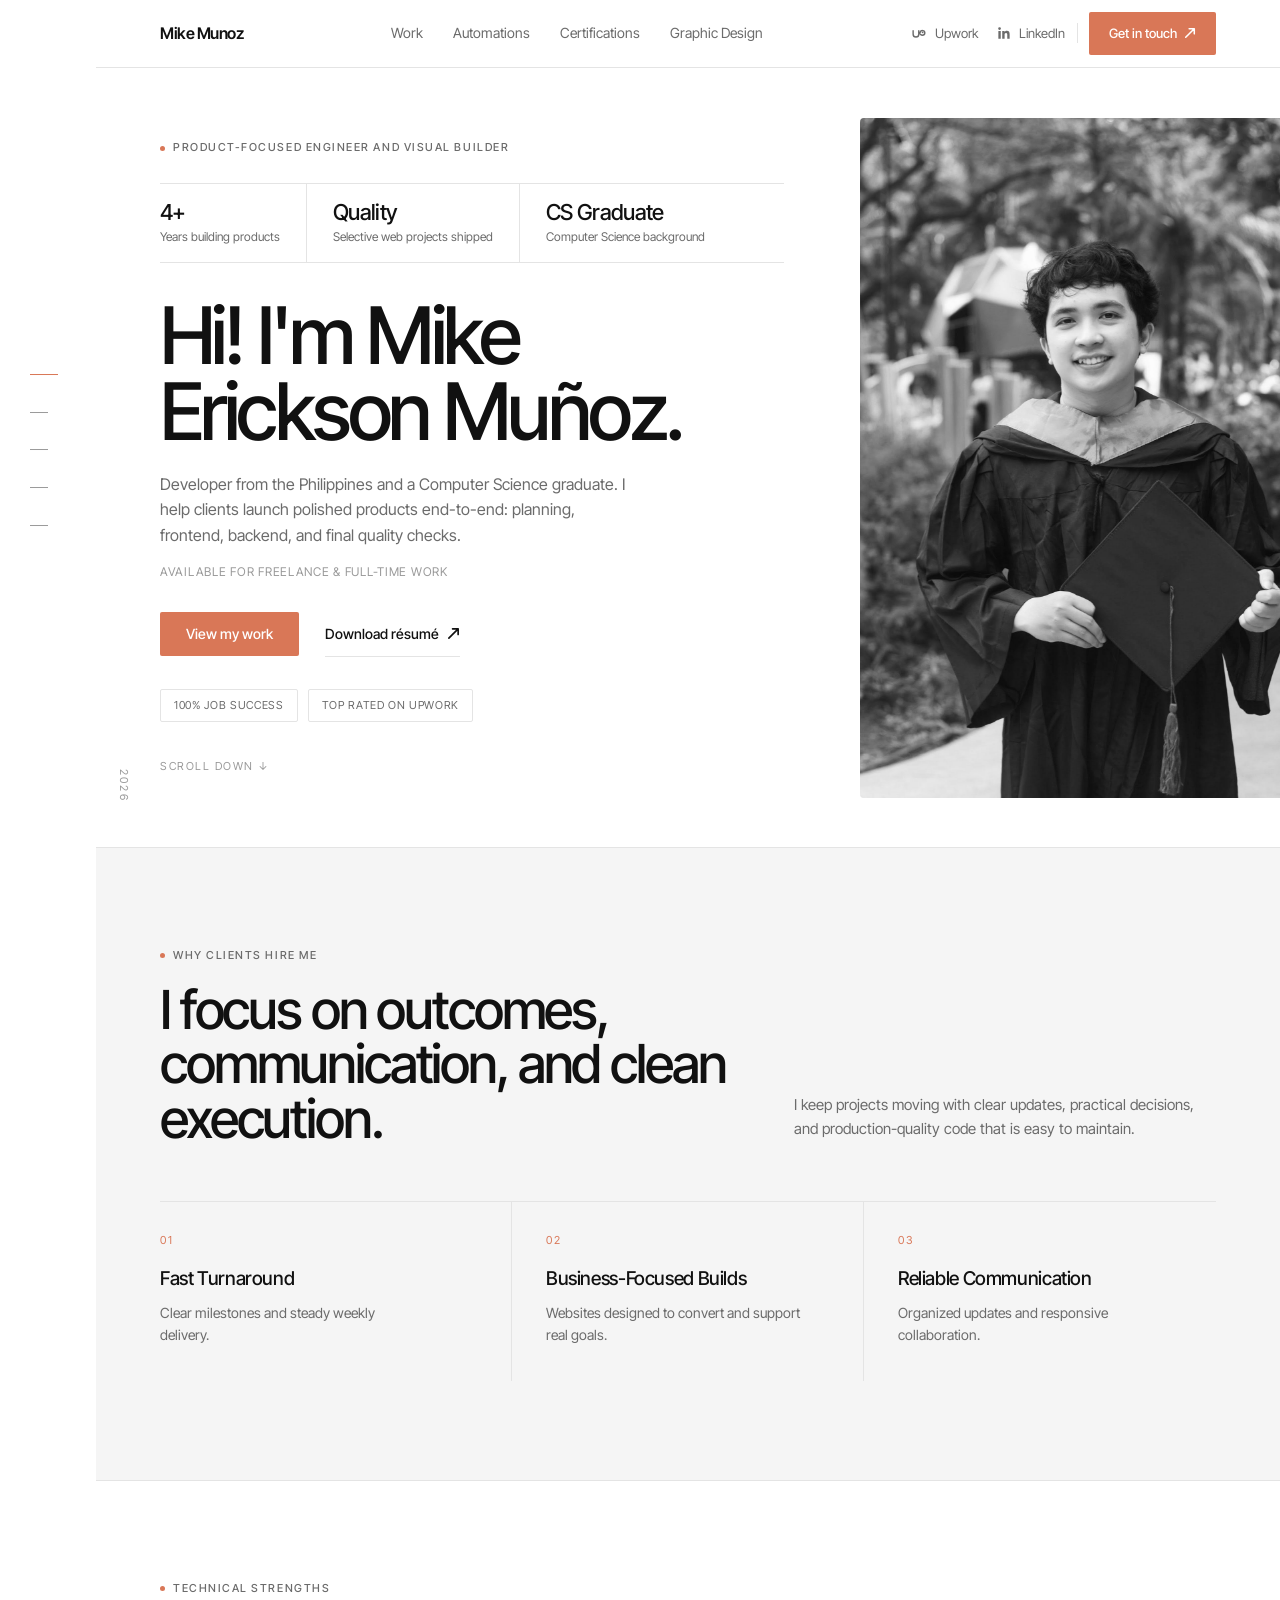
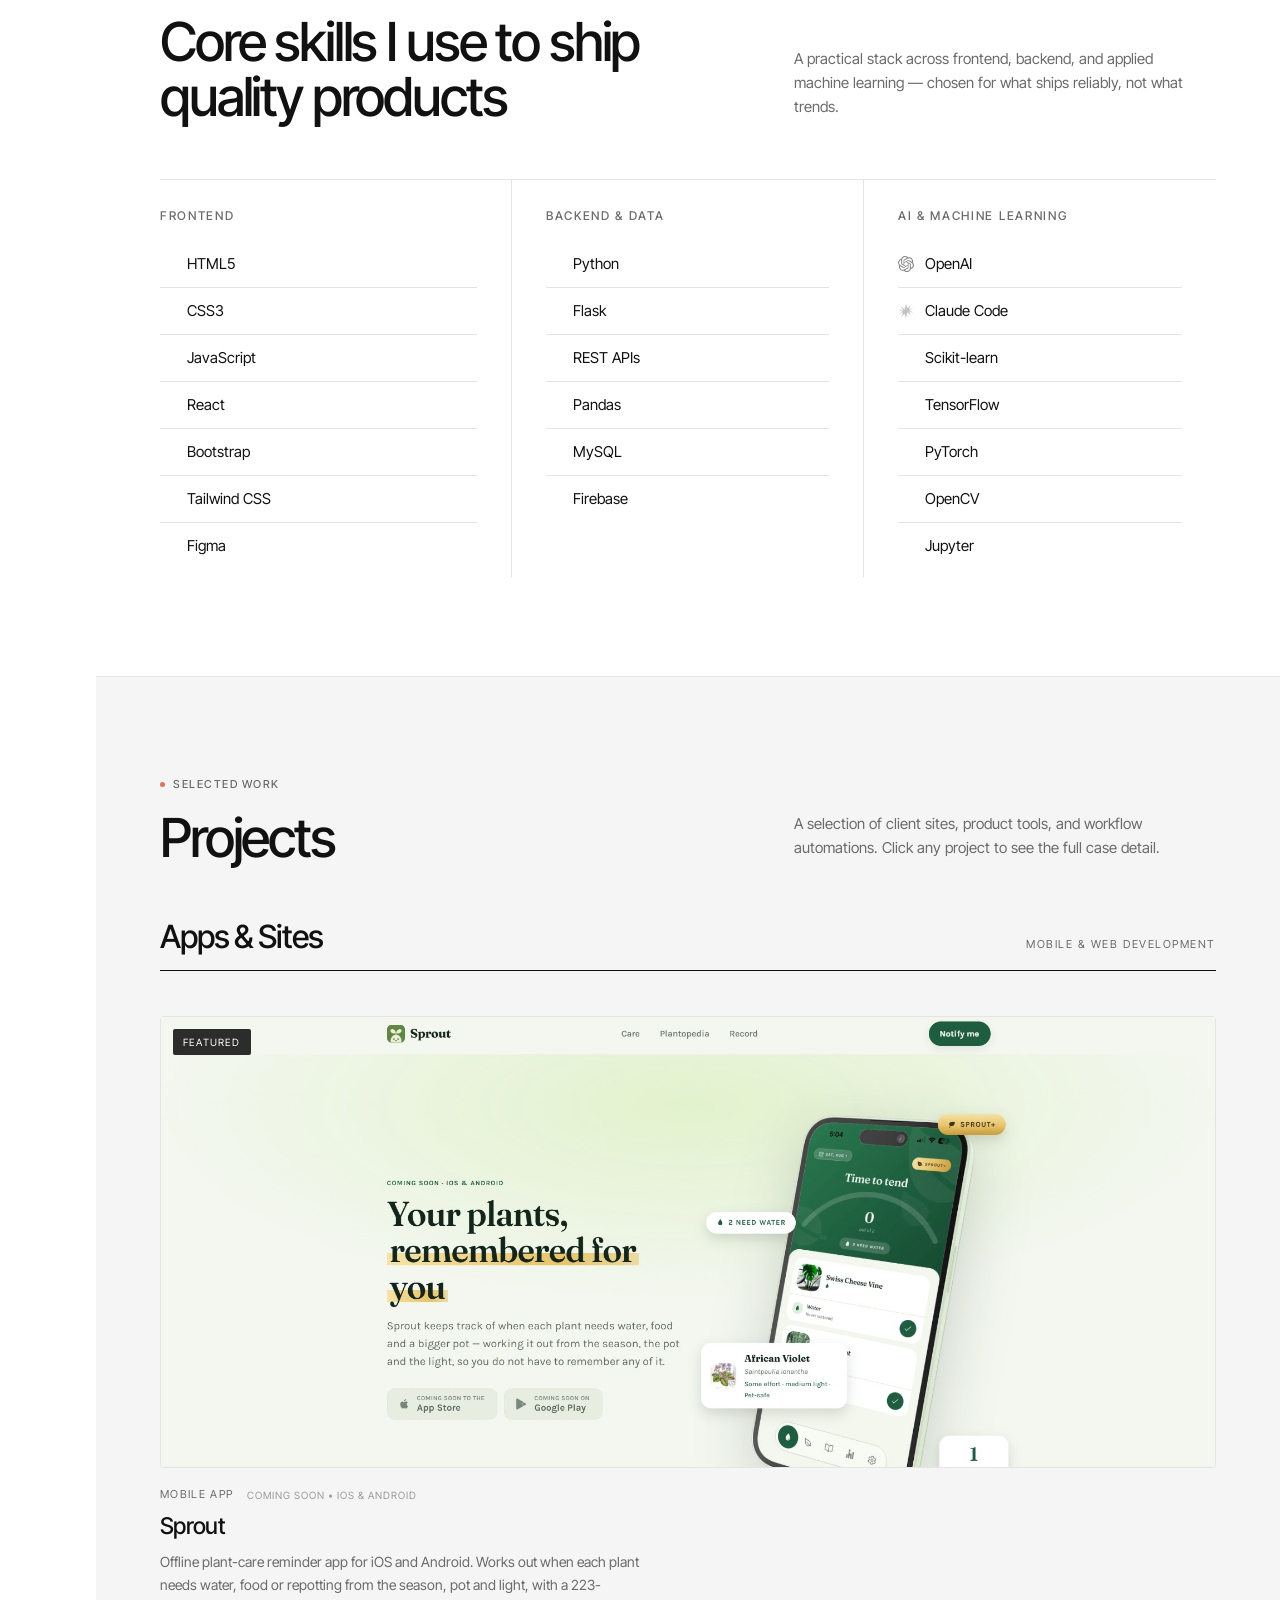
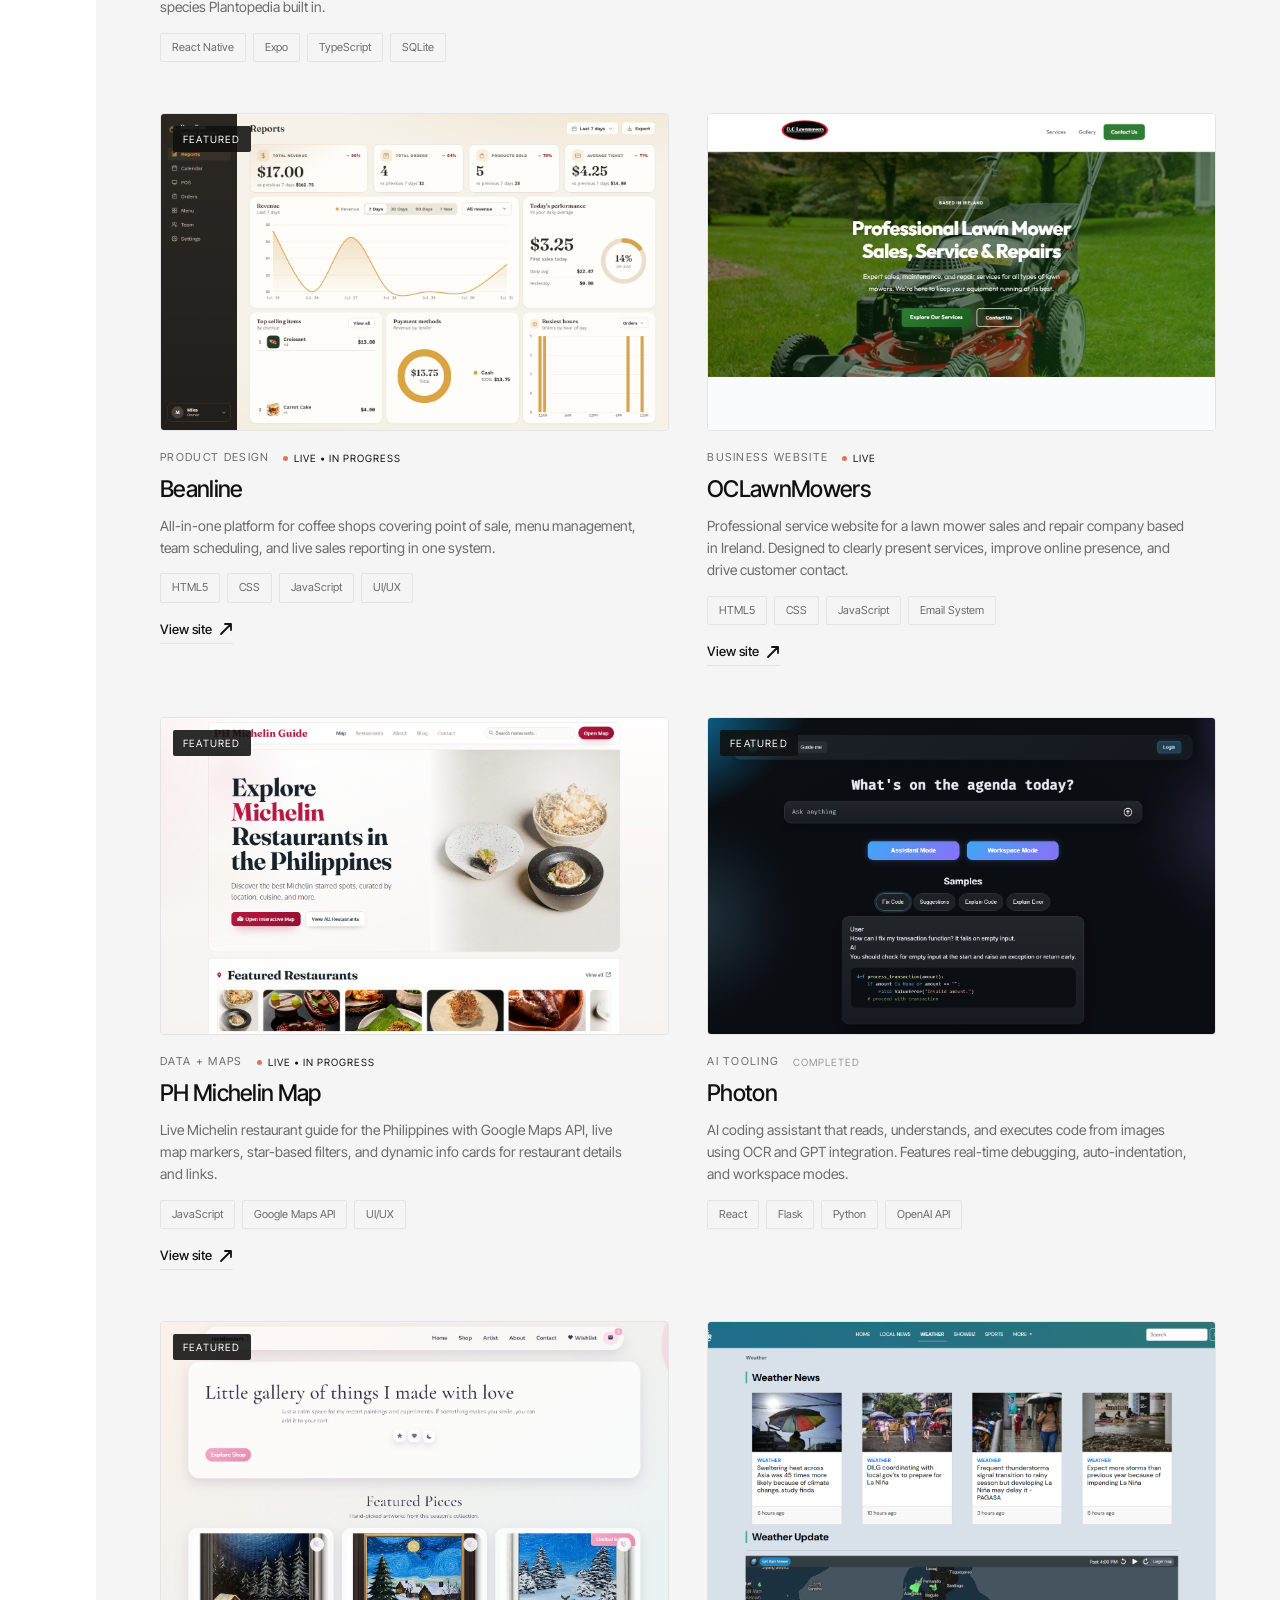
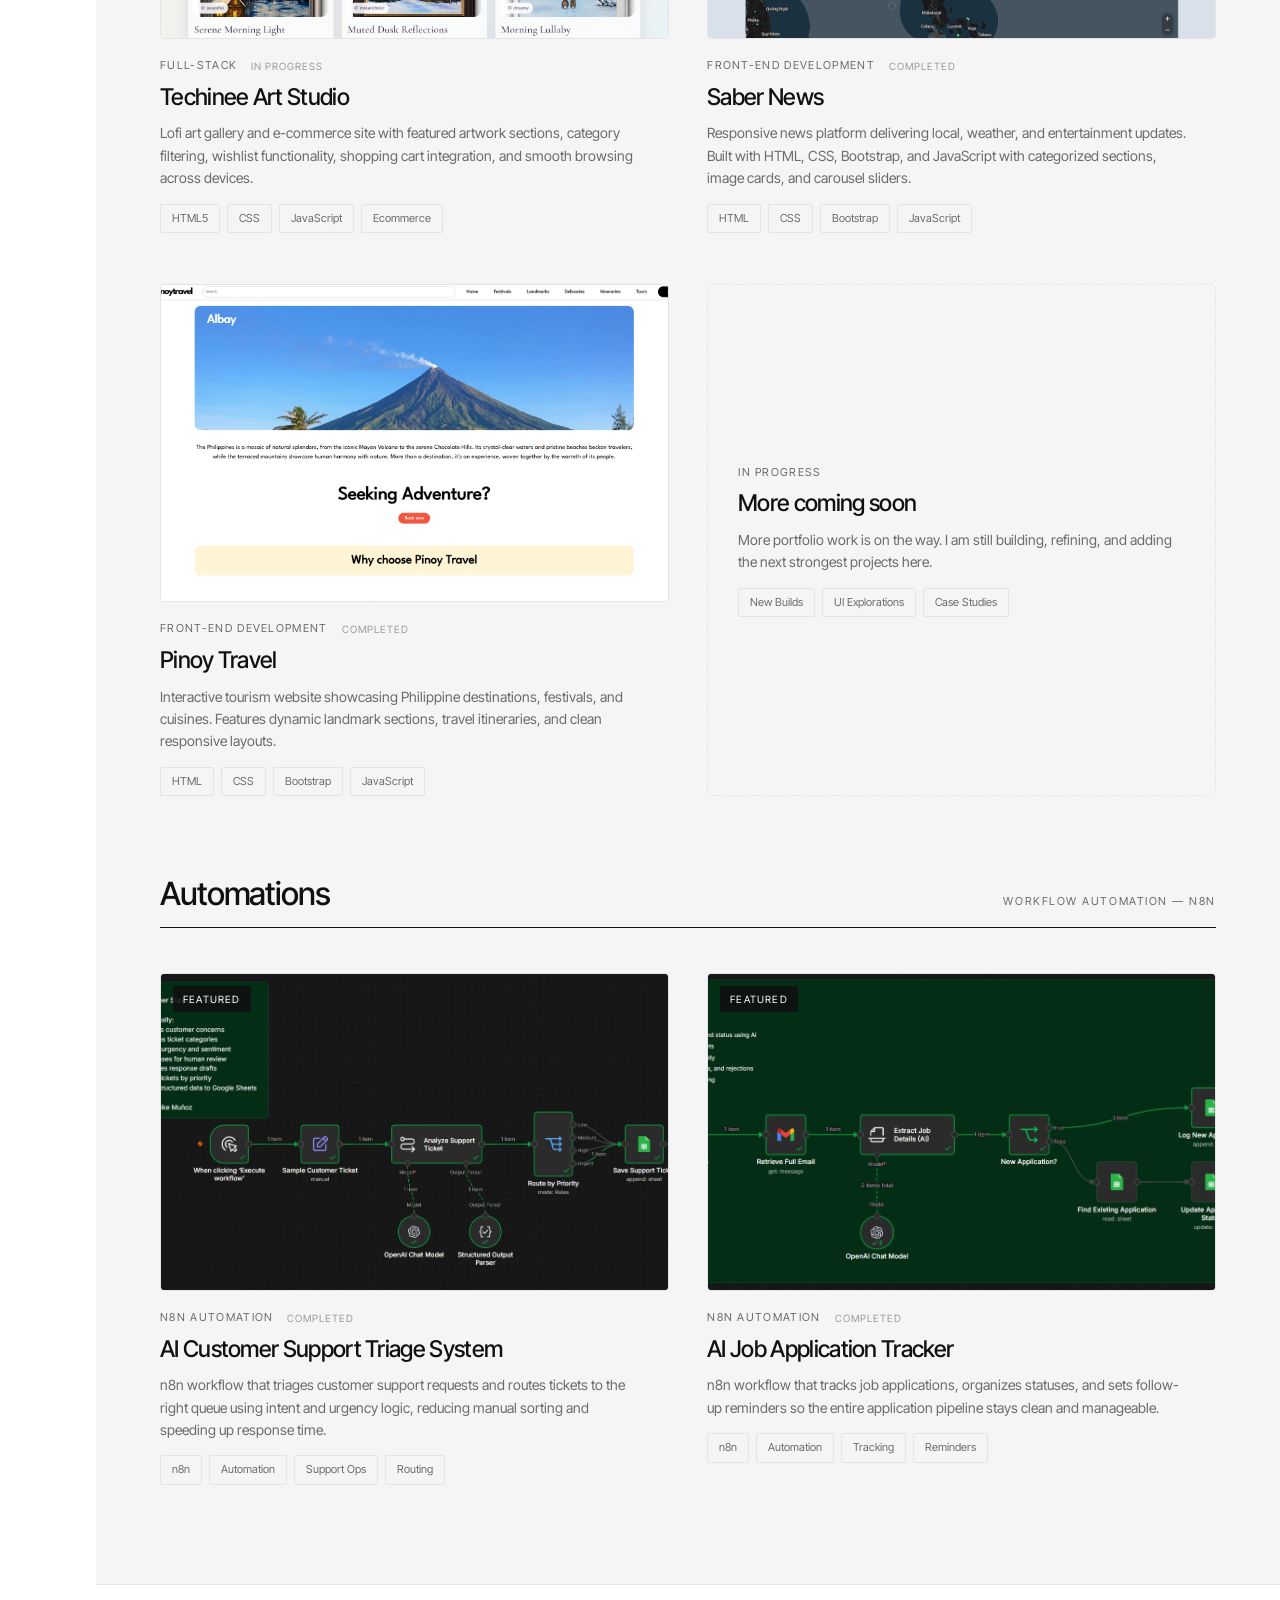
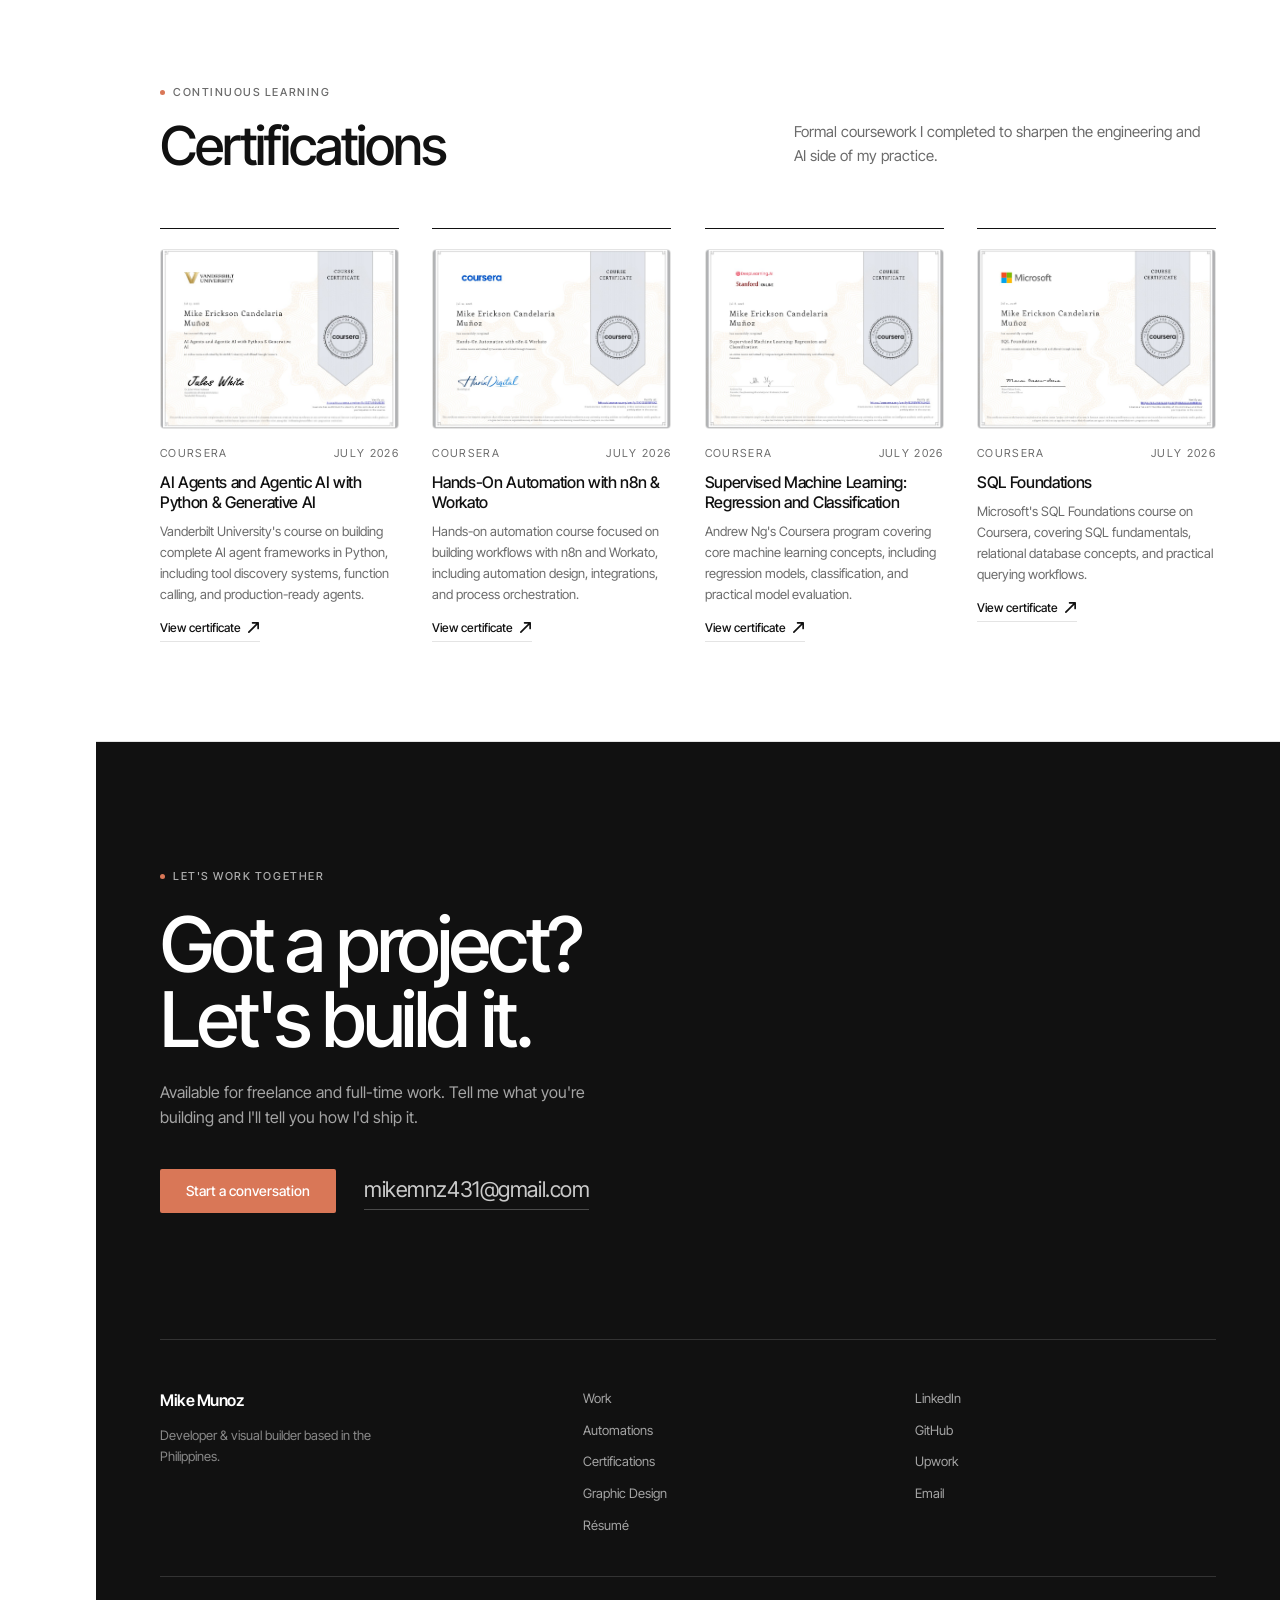
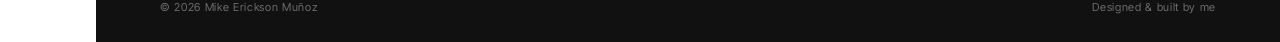
==== index.html @ 61135533 "Add Sprout and reorder the project grid Sprout is an offline plant-care reminder app for iOS and And" ====
<!DOCTYPE html>
<html lang="en">
<head>
  <meta charset="UTF-8" />
  <title>Mike Munoz | Portfolio</title>
  <meta name="viewport" content="width=device-width, initial-scale=1.0" />
  <link rel="icon" href="assets/favicon.png" />
  <link rel="stylesheet" href="style.css" />
  <link rel="preconnect" href="https://fonts.googleapis.com">
  <link rel="preconnect" href="https://fonts.gstatic.com" crossorigin>
  <link href="https://fonts.googleapis.com/css2?family=Inter+Tight:wght@400;500;600&display=swap" rel="stylesheet">
</head>
<body id="top">

<!-- NAV -->
<nav class="nav">
  <a class="wordmark" href="#top">Mike Munoz</a>

  <div class="nav-links">
    <a href="#sites">Work</a>
    <a href="#automations">Automations</a>
    <a href="#certifications">Certifications</a>
    <a href="graphic-design.html">Graphic Design</a>
  </div>

  <div class="nav-actions">
    <a class="nav-social" href="https://www.upwork.com/freelancers/~017533e44ffdc8a45e?mp_source=share" target="_blank" rel="noopener noreferrer" aria-label="Upwork profile">
      <svg width="17" height="17" viewBox="0 0 24 24" fill="none" stroke="currentColor" stroke-width="2" stroke-linecap="round" stroke-linejoin="round" aria-hidden="true"><path d="M3 8v5a4 4 0 0 0 8 0V8"/><path d="M11 10c1.2 2.8 3 4.5 5.2 4.5a3.3 3.3 0 1 0-3.2-4.1"/><circle cx="16.4" cy="10.3" r="1.3" fill="currentColor" stroke="none"/></svg>
      <span>Upwork</span>
    </a>
    <a class="nav-social" href="https://www.linkedin.com/in/mike-erickson-mu%C3%B1oz-6375aa391" target="_blank" rel="noopener noreferrer" aria-label="LinkedIn profile">
      <svg width="16" height="16" viewBox="0 0 24 24" fill="currentColor" aria-hidden="true"><path d="M20.45 20.45h-3.56v-5.57c0-1.33-.02-3.03-1.85-3.03-1.85 0-2.13 1.44-2.13 2.93v5.67H9.35V9h3.42v1.56h.05c.48-.9 1.64-1.85 3.37-1.85 3.6 0 4.26 2.37 4.26 5.46v6.28zM5.34 7.43a2.07 2.07 0 1 1 0-4.14 2.07 2.07 0 0 1 0 4.14zM7.12 20.45H3.55V9h3.57v11.45z"/></svg>
      <span>LinkedIn</span>
    </a>

    <a class="nav-cta" href="#contact">
      Get in touch
      <svg width="12" height="12" viewBox="0 0 14 14" fill="none" aria-hidden="true"><path d="M2 12L12 2M12 2H6M12 2v6" stroke="currentColor" stroke-width="1.8" stroke-linecap="round" stroke-linejoin="round"/></svg>
    </a>
  </div>
</nav>

<aside class="toc-rail" aria-label="Quick access">
  <nav class="toc-links" aria-label="Table of contents">
    <a class="toc-rail-link active" href="#top" data-target="top"><i></i><span>Overview</span></a>
    <a class="toc-rail-link" href="#skills" data-target="skills"><i></i><span>Skills</span></a>
    <a class="toc-rail-link" href="#sites" data-target="sites"><i></i><span>Apps &amp; Sites</span></a>
    <a class="toc-rail-link" href="#automations" data-target="automations"><i></i><span>Automations</span></a>
    <a class="toc-rail-link" href="#certifications" data-target="certifications"><i></i><span>Certifications</span></a>
  </nav>
</aside>

<!-- HERO -->
<section class="hero">
  <div class="hero-left">
    <p class="kicker"><i class="dot"></i>Product-focused engineer and visual builder</p>

    <div class="hero-metrics">
      <div>
        <strong id="metricOneValue">4+</strong>
        <span id="metricOneLabel">Years building products</span>
      </div>
      <div>
        <strong id="metricTwoValue">Quality</strong>
        <span id="metricTwoLabel">Selective web projects shipped</span>
      </div>
      <div>
        <strong id="metricThreeValue">CS Graduate</strong>
        <span id="metricThreeLabel">Computer Science background</span>
      </div>
    </div>

    <h1 id="heroTitle">Hi! I'm Mike<br />Erickson Muñoz.</h1>

    <p class="hero-copy" id="heroCopy">Developer from the Philippines and a Computer Science graduate. I help clients launch polished products end-to-end: planning, frontend, backend, and final quality checks.</p>

    <p class="hero-availability">Available for freelance &amp; full-time work</p>

    <div class="cta-row">
      <a href="#portfolio" class="btn btn-primary">View my work</a>
      <a href="Mike%27s%20Resume.pdf" class="btn btn-text" download>
        Download résumé
        <svg width="13" height="13" viewBox="0 0 14 14" fill="none" aria-hidden="true"><path d="M2 12L12 2M12 2H6M12 2v6" stroke="currentColor" stroke-width="1.8" stroke-linecap="round" stroke-linejoin="round"/></svg>
      </a>
    </div>

    <div class="hero-proof" aria-label="Upwork achievements">
      <a href="https://www.upwork.com/freelancers/~017533e44ffdc8a45e?mp_source=share" target="_blank" rel="noopener noreferrer">100% Job Success</a>
      <a href="https://www.upwork.com/freelancers/~017533e44ffdc8a45e?mp_source=share" target="_blank" rel="noopener noreferrer">Top Rated on Upwork</a>
    </div>

    <p class="scroll-cue">Scroll down &darr;</p>
  </div>

  <div class="hero-right">
    <img src="assets/self3.jpg" alt="Mike Erickson Muñoz" id="heroPortrait" />
  </div>

  <span class="hero-year" aria-hidden="true">2026</span>
</section>

<!-- CONTENT -->
<main>

  <section id="about" class="section section--tint" aria-label="Hiring value proposition">
    <div class="section-head">
      <div>
        <p class="kicker"><i class="dot"></i>Why clients hire me</p>
        <h2>I focus on outcomes, communication, and clean execution.</h2>
      </div>
      <p class="section-lede">I keep projects moving with clear updates, practical decisions, and production-quality code that is easy to maintain.</p>
    </div>

    <div class="rule-grid rule-grid--3" role="list">
      <div class="rule-item" role="listitem">
        <span class="rule-num">01</span>
        <strong>Fast Turnaround</strong>
        <p>Clear milestones and steady weekly delivery.</p>
      </div>
      <div class="rule-item" role="listitem">
        <span class="rule-num">02</span>
        <strong>Business-Focused Builds</strong>
        <p>Websites designed to convert and support real goals.</p>
      </div>
      <div class="rule-item" role="listitem">
        <span class="rule-num">03</span>
        <strong>Reliable Communication</strong>
        <p>Organized updates and responsive collaboration.</p>
      </div>
    </div>
  </section>

  <!-- SKILLS -->
  <section id="skills" class="section">
    <div class="section-head">
      <div>
        <p class="kicker"><i class="dot"></i>Technical strengths</p>
        <h2>Core skills I use to ship quality products</h2>
      </div>
      <p class="section-lede">A practical stack across frontend, backend, and applied machine learning — chosen for what ships reliably, not what trends.</p>
    </div>

    <div class="skills-grid">
      <div class="skill-group">
        <h3>Frontend</h3>
        <ul class="skill-list">
          <li><img src="https://cdn.jsdelivr.net/gh/devicons/devicon@latest/icons/html5/html5-original.svg" alt="" />HTML5</li>
          <li><img src="https://cdn.jsdelivr.net/gh/devicons/devicon@latest/icons/css3/css3-original.svg" alt="" />CSS3</li>
          <li><img src="https://cdn.jsdelivr.net/gh/devicons/devicon@latest/icons/javascript/javascript-original.svg" alt="" />JavaScript</li>
          <li><img src="https://cdn.jsdelivr.net/gh/devicons/devicon@latest/icons/react/react-original.svg" alt="" />React</li>
          <li><img src="https://cdn.jsdelivr.net/gh/devicons/devicon@latest/icons/bootstrap/bootstrap-original.svg" alt="" />Bootstrap</li>
          <li><img src="https://cdn.jsdelivr.net/gh/devicons/devicon@latest/icons/tailwindcss/tailwindcss-original.svg" alt="" />Tailwind CSS</li>
          <li><img src="https://cdn.jsdelivr.net/gh/devicons/devicon@latest/icons/figma/figma-original.svg" alt="" />Figma</li>
        </ul>
      </div>

      <div class="skill-group">
        <h3>Backend &amp; Data</h3>
        <ul class="skill-list">
          <li><img src="https://cdn.jsdelivr.net/gh/devicons/devicon@latest/icons/python/python-original.svg" alt="" />Python</li>
          <li><img src="https://cdn.jsdelivr.net/gh/devicons/devicon@latest/icons/flask/flask-original.svg" alt="" />Flask</li>
          <li><img src="https://cdn.jsdelivr.net/gh/devicons/devicon@latest/icons/fastapi/fastapi-original.svg" alt="" />REST APIs</li>
          <li><img src="https://cdn.jsdelivr.net/gh/devicons/devicon@latest/icons/pandas/pandas-original.svg" alt="" />Pandas</li>
          <li><img src="https://cdn.jsdelivr.net/gh/devicons/devicon@latest/icons/mysql/mysql-original.svg" alt="" />MySQL</li>
          <li><img src="https://cdn.jsdelivr.net/gh/devicons/devicon@latest/icons/firebase/firebase-plain.svg" alt="" />Firebase</li>
        </ul>
      </div>

      <div class="skill-group">
        <h3>AI &amp; Machine Learning</h3>
        <ul class="skill-list">
          <li><svg class="skill-svg" xmlns="http://www.w3.org/2000/svg" viewBox="0 0 24 24" fill="currentColor" aria-hidden="true"><path d="M22.282 9.821a5.985 5.985 0 0 0-.516-4.91 6.046 6.046 0 0 0-6.51-2.9A6.065 6.065 0 0 0 4.981 4.18a5.985 5.985 0 0 0-3.998 2.9 6.046 6.046 0 0 0 .743 7.097 5.98 5.98 0 0 0 .51 4.911 6.051 6.051 0 0 0 6.515 2.9A5.985 5.985 0 0 0 13.26 24a6.056 6.056 0 0 0 5.772-4.206 5.99 5.99 0 0 0 3.997-2.9 6.056 6.056 0 0 0-.747-7.073zM13.26 22.43a4.476 4.476 0 0 1-2.876-1.04l.141-.081 4.779-2.758a.795.795 0 0 0 .392-.681v-6.737l2.02 1.168a.071.071 0 0 1 .038.052v5.583a4.504 4.504 0 0 1-4.494 4.494zM3.6 18.304a4.47 4.47 0 0 1-.535-3.014l.142.085 4.783 2.759a.771.771 0 0 0 .78 0l5.843-3.369v2.332a.08.08 0 0 1-.033.062L9.74 19.95a4.5 4.5 0 0 1-6.14-1.646zM2.34 7.896a4.485 4.485 0 0 1 2.366-1.973V11.6a.766.766 0 0 0 .388.676l5.815 3.355-2.02 1.168a.076.076 0 0 1-.071 0l-4.83-2.786A4.504 4.504 0 0 1 2.34 7.896zm16.597 3.855l-5.843-3.371 2.019-1.168a.076.076 0 0 1 .071 0l4.83 2.786a4.494 4.494 0 0 1-.676 8.105v-5.678a.79.79 0 0 0-.4-.674zm2.01-3.023l-.141-.085-4.774-2.782a.776.776 0 0 0-.785 0L9.409 9.23V6.897a.066.066 0 0 1 .028-.061l4.83-2.787a4.5 4.5 0 0 1 6.68 4.66zm-12.64 4.135l-2.02-1.164a.08.08 0 0 1-.038-.057V6.075a4.5 4.5 0 0 1 7.375-3.453l-.142.08L8.704 5.46a.795.795 0 0 0-.393.681zm1.097-2.365l2.602-1.5 2.607 1.5v2.999l-2.597 1.5-2.607-1.5z"/></svg>OpenAI</li>
          <li><svg class="skill-svg" xmlns="http://www.w3.org/2000/svg" viewBox="0 0 24 24" fill="#d97757" aria-hidden="true"><path d="M12 1.6l2.28 6.35 4.6-4.6-2.44 6.27 6.35-2.28-5.62 3.66 5.62 3.66-6.35-2.28 2.44 6.27-4.6-4.6L12 22.4l-2.28-6.35-4.6 4.6 2.44-6.27L1.21 16.66l5.62-3.66-5.62-3.66 6.35 2.28-2.44-6.27 4.6 4.6L12 1.6z"/></svg>Claude Code</li>
          <li><img src="https://cdn.jsdelivr.net/gh/devicons/devicon@latest/icons/scikitlearn/scikitlearn-original.svg" alt="" />Scikit-learn</li>
          <li><img src="https://cdn.jsdelivr.net/gh/devicons/devicon@latest/icons/tensorflow/tensorflow-original.svg" alt="" />TensorFlow</li>
          <li><img src="https://cdn.jsdelivr.net/gh/devicons/devicon@latest/icons/pytorch/pytorch-original.svg" alt="" />PyTorch</li>
          <li><img src="https://cdn.jsdelivr.net/gh/devicons/devicon@latest/icons/opencv/opencv-original.svg" alt="" />OpenCV</li>
          <li><img src="https://cdn.jsdelivr.net/gh/devicons/devicon@latest/icons/jupyter/jupyter-original.svg" alt="" />Jupyter</li>
        </ul>
      </div>
    </div>
  </section>

  <!-- PORTFOLIO -->
  <section id="portfolio" class="section section--tint">
    <div class="section-head">
      <div>
        <p class="kicker"><i class="dot"></i>Selected work</p>
        <h2>Projects</h2>
      </div>
      <p class="section-lede">A selection of client sites, product tools, and workflow automations. Click any project to see the full case detail.</p>
    </div>

    <div id="sites" class="subsection" aria-labelledby="sites-heading">
      <div class="subsection-head">
        <h3 id="sites-heading">Apps &amp; Sites</h3>
        <span class="subsection-note">Mobile &amp; web development</span>
      </div>

      <div class="work-grid">
      <article class="project-card is-lead" role="button" tabindex="0"
        data-title="Sprout"
        data-tag="Mobile App"
        data-status="wip"
        data-status-label="Coming Soon • iOS &amp; Android"
        data-desc="Sprout is an offline plant-care reminder app for iOS and Android, built with React Native and Expo in TypeScript. It works out when each plant needs water, food or a bigger pot from the season, the pot and the light, so the schedule adapts instead of nagging on a fixed timer. A built-in Plantopedia covers 223 species with Latin names, difficulty, light needs and pet-safety flagged plainly, and anything not listed can be added with its own rhythm. The whole app runs on-device with local notifications and a SQLite store, so there is no backend and no account to create."
        data-skills="React Native,Expo,TypeScript,SQLite,Local Notifications,Mobile UI/UX,iOS &amp; Android"
        data-imgs="assets/portfolio/sprout/1.jpg,assets/portfolio/sprout/2.jpg,assets/portfolio/sprout/3.jpg,assets/portfolio/sprout/4.jpg,assets/portfolio/sprout/5.jpg,assets/portfolio/sprout/6.jpg">
        <div class="project-thumb">
          <img src="assets/portfolio/sprout/1.jpg" alt="Sprout plant care app preview" />
          <span class="project-flag">Featured</span>
        </div>
        <div class="project-meta">
          <div class="project-meta-top">
            <p class="tag">Mobile App</p>
            <span class="project-status status-wip">Coming Soon • iOS &amp; Android</span>
          </div>
          <h4>Sprout</h4>
          <p>Offline plant-care reminder app for iOS and Android. Works out when each plant needs water, food or repotting from the season, pot and light, with a 223-species Plantopedia built in.</p>
          <div class="project-skills">
            <span>React Native</span><span>Expo</span><span>TypeScript</span><span>SQLite</span>
          </div>
        </div>
      </article>

      <article class="project-card" role="button" tabindex="0"
        data-title="Beanline"
        data-tag="Product Design"
        data-status="live"
        data-status-label="Live • In Progress"
        data-url="https://beanline-landing.vercel.app/"
        data-desc="Beanline is an all-in-one platform for coffee shops, bringing point of sale, menu management, team scheduling, and reporting into a single system. The owner dashboard surfaces revenue trends, busiest hours, payment mix, and a full product ranking live from sales. The register is built around a fast, photo-driven layout that keeps lines moving, with size, sugar level, and hot or iced options a tap away, plus cash, card, GCash, Maya, and QRPh payments. I designed and built the product interface and the marketing landing page from scratch in hand-written HTML, CSS, and JavaScript."
        data-skills="HTML5,CSS,JavaScript,Product Design,UI/UX,Landing Page,Responsive Design"
        data-imgs="assets/portfolio/beanline/1-dashboard.png,assets/portfolio/beanline/2-menu.png,assets/portfolio/beanline/3-pos.png,assets/portfolio/beanline/4-orders.png,assets/portfolio/beanline/5-product-performance.png,assets/portfolio/beanline/6-calendar.png">
        <div class="project-thumb">
          <img src="assets/portfolio/beanline/1-dashboard.png" alt="Beanline reports dashboard preview" />
          <span class="project-flag">Featured</span>
        </div>
        <div class="project-meta">
          <div class="project-meta-top">
            <p class="tag">Product Design</p>
            <span class="project-status status-live">
              <span class="live-dot"></span>Live • In Progress
            </span>
          </div>
          <h4>Beanline</h4>
          <p>All-in-one platform for coffee shops covering point of sale, menu management, team scheduling, and live sales reporting in one system.</p>
          <div class="project-skills">
            <span>HTML5</span><span>CSS</span><span>JavaScript</span><span>UI/UX</span>
          </div>
          <a href="https://beanline-landing.vercel.app/" target="_blank" rel="noopener" class="project-link" onclick="event.stopPropagation()">
            View site
            <svg width="14" height="14" viewBox="0 0 14 14" fill="none"><path d="M2 12L12 2M12 2H6M12 2v6" stroke="currentColor" stroke-width="1.8" stroke-linecap="round" stroke-linejoin="round"/></svg>
          </a>
        </div>
      </article>

      <article class="project-card" role="button" tabindex="0"
        data-title="OCLawnMowers"
        data-tag="Business Website"
        data-status="live"
        data-status-label="Live"
        data-url="https://oclawnmowers.com/"
        data-desc="Developed a professional service-based business website for a lawn mower sales and repair company based in Ireland. The website was designed to clearly present services, improve online presence, and provide a clean browsing experience for customers."
        data-skills="HTML5,CSS,JavaScript,Automation,Email System"
        data-imgs="assets/portfolio/oclawnmowers/1.jpg,assets/portfolio/oclawnmowers/2.jpg,assets/portfolio/oclawnmowers/3.jpg,assets/portfolio/oclawnmowers/4.jpg,assets/portfolio/oclawnmowers/5.jpg">
        <div class="project-thumb">
          <img src="assets/portfolio/oclawnmowers/1.jpg" alt="OCLawnMowers preview" />
        </div>
        <div class="project-meta">
          <div class="project-meta-top">
            <p class="tag">Business Website</p>
            <span class="project-status status-live">
              <span class="live-dot"></span>Live
            </span>
          </div>
          <h4>OCLawnMowers</h4>
          <p>Professional service website for a lawn mower sales and repair company based in Ireland. Designed to clearly present services, improve online presence, and drive customer contact.</p>
          <div class="project-skills">
            <span>HTML5</span><span>CSS</span><span>JavaScript</span><span>Email System</span>
          </div>
          <a href="https://oclawnmowers.com/" target="_blank" rel="noopener" class="project-link" onclick="event.stopPropagation()">
            View site
            <svg width="14" height="14" viewBox="0 0 14 14" fill="none"><path d="M2 12L12 2M12 2H6M12 2v6" stroke="currentColor" stroke-width="1.8" stroke-linecap="round" stroke-linejoin="round"/></svg>
          </a>
        </div>
      </article>

      <article class="project-card" role="button" tabindex="0"
        data-title="PH Michelin Map"
        data-tag="Data + Maps"
        data-status="live"
        data-status-label="Live • In Progress"
        data-url="https://michelin-ph.vercel.app/"
        data-desc="Launched an interactive Michelin restaurant guide for the Philippines using HTML, CSS, and JavaScript with Google Maps API integration. The app lets users explore Michelin-rated restaurants with live map markers, star-based filters (One-Star, Two-Star, Bib Gourmand, Selected), and dynamic info cards showing restaurant details, contact info, and website links. Designed for clarity, responsiveness, and a premium browsing experience."
        data-skills="JavaScript,Google Maps API,HTML,CSS,UI/UX Prototyping,Web Design"
        data-imgs="assets/portfolio/michelin/1.png">
        <div class="project-thumb">
          <img src="assets/portfolio/michelin/1.png" alt="PH Michelin Map preview" />
          <span class="project-flag">Featured</span>
        </div>
        <div class="project-meta">
          <div class="project-meta-top">
            <p class="tag">Data + Maps</p>
            <span class="project-status status-live">
              <span class="live-dot"></span>Live • In Progress
            </span>
          </div>
          <h4>PH Michelin Map</h4>
          <p>Live Michelin restaurant guide for the Philippines with Google Maps API, live map markers, star-based filters, and dynamic info cards for restaurant details and links.</p>
          <div class="project-skills">
            <span>JavaScript</span><span>Google Maps API</span><span>UI/UX</span>
          </div>
          <a href="https://michelin-ph.vercel.app/" target="_blank" rel="noopener" class="project-link" onclick="event.stopPropagation()">
            View site
            <svg width="14" height="14" viewBox="0 0 14 14" fill="none"><path d="M2 12L12 2M12 2H6M12 2v6" stroke="currentColor" stroke-width="1.8" stroke-linecap="round" stroke-linejoin="round"/></svg>
          </a>
        </div>
      </article>

      <article class="project-card" role="button" tabindex="0"
        data-title="Photon"
        data-tag="AI Tooling"
        data-status="done"
        data-status-label="Completed"
        data-desc="Built Photon, an AI coding assistant that reads, understands, and executes code from images using OCR and GPT integration. Developed with React and Flask, it features real-time debugging, auto-indentation, and workspace modes for coding or chat assistance. Includes Google login, OCR accuracy tracking, and a clean, modern dark UI for a professional developer experience."
        data-skills="React,Flask,Python,OpenAI API,OCR Algorithm"
        data-imgs="assets/portfolio/photon/1.png,assets/portfolio/photon/2.png,assets/portfolio/photon/3.png,assets/portfolio/photon/4.png,assets/portfolio/photon/5.png,assets/portfolio/photon/6.png,assets/portfolio/photon/7.png">
        <div class="project-thumb">
          <img src="assets/portfolio/photon/1.png" alt="Photon preview" />
          <span class="project-flag">Featured</span>
        </div>
        <div class="project-meta">
          <div class="project-meta-top">
            <p class="tag">AI Tooling</p>
            <span class="project-status status-done">Completed</span>
          </div>
          <h4>Photon</h4>
          <p>AI coding assistant that reads, understands, and executes code from images using OCR and GPT integration. Features real-time debugging, auto-indentation, and workspace modes.</p>
          <div class="project-skills">
            <span>React</span><span>Flask</span><span>Python</span><span>OpenAI API</span>
          </div>
        </div>
      </article>

      <article class="project-card" role="button" tabindex="0"
        data-title="Techinee Art Studio"
        data-tag="Full-Stack"
        data-status="wip"
        data-status-label="In Progress"
        data-desc="The platform includes featured artwork sections, category filtering, wishlist functionality, shopping cart integration, responsive layouts, and smooth browsing experiences across devices. I focused on creating a calm visual identity using soft gradients, rounded cards, and minimal typography to match the artist's aesthetic while keeping the interface modern and functional."
        data-skills="HTML5,CSS,JavaScript,Ecommerce"
        data-imgs="assets/portfolio/techinee/1.jpg,assets/portfolio/techinee/2.jpg">
        <div class="project-thumb">
          <img src="assets/portfolio/techinee/1.jpg" alt="Techinee Art Studio preview" />
          <span class="project-flag">Featured</span>
        </div>
        <div class="project-meta">
          <div class="project-meta-top">
            <p class="tag">Full-Stack</p>
            <span class="project-status status-wip">In Progress</span>
          </div>
          <h4>Techinee Art Studio</h4>
          <p>Lofi art gallery and e-commerce site with featured artwork sections, category filtering, wishlist functionality, shopping cart integration, and smooth browsing across devices.</p>
          <div class="project-skills">
            <span>HTML5</span><span>CSS</span><span>JavaScript</span><span>Ecommerce</span>
          </div>
        </div>
      </article>

      <article class="project-card" role="button" tabindex="0"
        data-title="Saber News"
        data-tag="Front-End Development"
        data-status="done"
        data-status-label="Completed"
        data-desc="Developed Saber News, a responsive and modern news website designed to deliver real-time local, weather, and entertainment updates. Built using HTML, CSS, Bootstrap, and JavaScript, the site features a structured layout with categorized news sections, image cards, and carousel sliders for featured stories. The project highlights a clean, editorial-style design with consistent typography, a functional search bar, and interactive navigation. It includes a weather update section integrated with a live map viewer and separate article pages with fully formatted content and images."
        data-skills="HTML,CSS,Bootstrap,JavaScript,Responsive Design,UX &amp; UI,News Website"
        data-imgs="assets/portfolio/saber-news/1.png,assets/portfolio/saber-news/2.png,assets/portfolio/saber-news/3.png">
        <div class="project-thumb">
          <img src="assets/portfolio/saber-news/1.png" alt="Saber News preview" />
        </div>
        <div class="project-meta">
          <div class="project-meta-top">
            <p class="tag">Front-End Development</p>
            <span class="project-status status-done">Completed</span>
          </div>
          <h4>Saber News</h4>
          <p>Responsive news platform delivering local, weather, and entertainment updates. Built with HTML, CSS, Bootstrap, and JavaScript with categorized sections, image cards, and carousel sliders.</p>
          <div class="project-skills">
            <span>HTML</span><span>CSS</span><span>Bootstrap</span><span>JavaScript</span>
          </div>
        </div>
      </article>

      <article class="project-card" role="button" tabindex="0"
        data-title="Pinoy Travel"
        data-tag="Front-End Development"
        data-status="done"
        data-status-label="Completed"
        data-desc="Built Pinoy Travel, a responsive tourism website showcasing Philippine destinations, festivals, and cuisines. Designed with HTML, CSS, Bootstrap, and JavaScript, it features dynamic sections for landmarks, travel itineraries, and cultural highlights. The site promotes user-friendly navigation and clean visuals to inspire exploration and celebrate Filipino heritage."
        data-skills="HTML,CSS,Bootstrap,JavaScript,Responsive Design"
        data-imgs="assets/portfolio/pinoy-travel/1.png,assets/portfolio/pinoy-travel/2.png,assets/portfolio/pinoy-travel/3.png,assets/portfolio/pinoy-travel/4.png,assets/portfolio/pinoy-travel/5.png">
        <div class="project-thumb">
          <img src="assets/portfolio/pinoy-travel/1.png" alt="Pinoy Travel preview" />
        </div>
        <div class="project-meta">
          <div class="project-meta-top">
            <p class="tag">Front-End Development</p>
            <span class="project-status status-done">Completed</span>
          </div>
          <h4>Pinoy Travel</h4>
          <p>Interactive tourism website showcasing Philippine destinations, festivals, and cuisines. Features dynamic landmark sections, travel itineraries, and clean responsive layouts.</p>
          <div class="project-skills">
            <span>HTML</span><span>CSS</span><span>Bootstrap</span><span>JavaScript</span>
          </div>
        </div>
      </article>

      <article class="project-card project-card--soon" aria-label="More projects coming soon">
        <div class="project-meta">
          <div class="project-meta-top">
            <p class="tag">In progress</p>
          </div>
          <h4>More coming soon</h4>
          <p>More portfolio work is on the way. I am still building, refining, and adding the next strongest projects here.</p>
          <div class="project-skills">
            <span>New Builds</span><span>UI Explorations</span><span>Case Studies</span>
          </div>
        </div>
      </article>

            </div>
    </div>

    <div id="automations" class="subsection" aria-labelledby="automations-heading">
      <div class="subsection-head">
        <h3 id="automations-heading">Automations</h3>
        <span class="subsection-note">Workflow automation — n8n</span>
      </div>

      <div class="work-grid">
        <article class="project-card" role="button" tabindex="0"
          data-title="AI Customer Support Triage System"
          data-tag="n8n Automation"
          data-status="done"
          data-status-label="Completed"
          data-desc="Built an n8n automation flow that triages inbound customer support requests and routes each case to the correct queue based on intent, urgency, and context. The workflow is designed to reduce manual sorting, improve first-response time, and keep support operations consistent as ticket volume grows."
          data-skills="n8n,Workflow Automation,Customer Support,Routing Logic,Process Design"
          data-imgs="assets/portfolio/automations/ai-customer-support-triage-system.jpg">
          <div class="project-thumb">
            <img src="assets/portfolio/automations/ai-customer-support-triage-system.jpg" alt="AI Customer Support Triage System n8n workflow preview" />
            <span class="project-flag">Featured</span>
          </div>
          <div class="project-meta">
            <div class="project-meta-top">
              <p class="tag">n8n Automation</p>
              <span class="project-status status-done">Completed</span>
            </div>
            <h4>AI Customer Support Triage System</h4>
            <p>n8n workflow that triages customer support requests and routes tickets to the right queue using intent and urgency logic, reducing manual sorting and speeding up response time.</p>
            <div class="project-skills">
              <span>n8n</span><span>Automation</span><span>Support Ops</span><span>Routing</span>
            </div>
          </div>
        </article>

        <article class="project-card" role="button" tabindex="0"
          data-title="AI Job Application Tracker"
          data-tag="n8n Automation"
          data-status="done"
          data-status-label="Completed"
          data-desc="Built an n8n automation that tracks job applications in one workflow by capturing role details, updating status changes, and organizing follow-up reminders. The system keeps applications structured and actionable so nothing slips through during active job hunting."
          data-skills="n8n,Workflow Automation,Job Search,Status Tracking,Reminders"
          data-imgs="assets/portfolio/automations/AI Job Application Tracker.jpg">
          <div class="project-thumb">
            <img src="assets/portfolio/automations/AI Job Application Tracker.jpg" alt="AI Job Application Tracker n8n workflow preview" />
            <span class="project-flag">Featured</span>
          </div>
          <div class="project-meta">
            <div class="project-meta-top">
              <p class="tag">n8n Automation</p>
              <span class="project-status status-done">Completed</span>
            </div>
            <h4>AI Job Application Tracker</h4>
            <p>n8n workflow that tracks job applications, organizes statuses, and sets follow-up reminders so the entire application pipeline stays clean and manageable.</p>
            <div class="project-skills">
              <span>n8n</span><span>Automation</span><span>Tracking</span><span>Reminders</span>
            </div>
          </div>
        </article>

      </div>
    </div>
  </section>

  <!-- CERTIFICATIONS -->
  <section id="certifications" class="section">
    <div class="section-head">
      <div>
        <p class="kicker"><i class="dot"></i>Continuous learning</p>
        <h2>Certifications</h2>
      </div>
      <p class="section-lede">Formal coursework I completed to sharpen the engineering and AI side of my practice.</p>
    </div>

    <div class="cert-grid" role="list" aria-label="Mike certifications">
      <article class="cert-card" role="button" tabindex="0"
        data-title="AI Agents and Agentic AI with Python & Generative AI"
        data-tag="Coursera"
        data-status="done"
        data-status-label="Completed July 2026"
        data-desc="Completed Vanderbilt University's course on building complete AI agent frameworks in Python, including tool discovery systems, function calling mechanisms, and production-ready agents."
        data-skills="Agentic Workflows,AI Workflows,Generative AI Agents,Software Documentation,Tool Calling,OpenAI API,Prompt Engineering"
        data-imgs="assets/portfolio/certifications/AI%20Agents%20and%20Agentic%20AI%20with%20Python%20%26%20Generative%20AI.jpg"
        data-url="https://coursera.org/share/3750791491fbd4f21fa63a35b60d633f"
        data-action-label="View Credential">
        <div class="cert-image-wrap">
          <img src="assets/portfolio/certifications/AI%20Agents%20and%20Agentic%20AI%20with%20Python%20%26%20Generative%20AI.jpg" alt="Coursera certificate for AI Agents and Agentic AI with Python & Generative AI" class="cert-image" loading="lazy" />
        </div>
        <div class="cert-card-head">
          <p class="cert-provider">Coursera</p>
          <span class="cert-year">July 2026</span>
        </div>
        <h4 class="cert-title">AI Agents and Agentic AI with Python &amp; Generative AI</h4>
        <p class="cert-summary">Vanderbilt University's course on building complete AI agent frameworks in Python, including tool discovery systems, function calling, and production-ready agents.</p>
        <a class="cert-link" href="https://coursera.org/share/3750791491fbd4f21fa63a35b60d633f" target="_blank" rel="noopener noreferrer" onclick="event.stopPropagation()" aria-label="Open Coursera credential for AI Agents and Agentic AI with Python and Generative AI">
          View certificate
          <svg width="13" height="13" viewBox="0 0 14 14" fill="none" aria-hidden="true"><path d="M2 12L12 2M12 2H6M12 2v6" stroke="currentColor" stroke-width="1.8" stroke-linecap="round" stroke-linejoin="round"/></svg>
        </a>
      </article>

      <article class="cert-card" role="button" tabindex="0"
        data-title="Hands-On Automation with n8n & Workato"
        data-tag="Coursera"
        data-status="done"
        data-status-label="Completed July 2026"
        data-desc="Completed a hands-on automation course focused on building workflows with n8n and Workato, including practical automation design, integrations, and process orchestration."
        data-skills="Automation,n8n,Workato,Integrations,Coursera"
        data-imgs="assets/portfolio/certifications/Hands-On%20Automation%20with%20n8n%20%26%20Workato.jpg"
        data-url="https://coursera.org/share/304a9eb5adbb816fd778b898678b3292"
        data-action-label="View Certificate">
        <div class="cert-image-wrap">
          <img src="assets/portfolio/certifications/Hands-On%20Automation%20with%20n8n%20%26%20Workato.jpg" alt="Certificate for Hands-On Automation with n8n and Workato" class="cert-image" loading="lazy" />
        </div>
        <div class="cert-card-head">
          <p class="cert-provider">Coursera</p>
          <span class="cert-year">July 2026</span>
        </div>
        <h4 class="cert-title">Hands-On Automation with n8n &amp; Workato</h4>
        <p class="cert-summary">Hands-on automation course focused on building workflows with n8n and Workato, including automation design, integrations, and process orchestration.</p>
        <a class="cert-link" href="https://coursera.org/share/304a9eb5adbb816fd778b898678b3292" target="_blank" rel="noopener noreferrer" onclick="event.stopPropagation()" aria-label="Open certificate for Hands-On Automation with n8n and Workato">
          View certificate
          <svg width="13" height="13" viewBox="0 0 14 14" fill="none" aria-hidden="true"><path d="M2 12L12 2M12 2H6M12 2v6" stroke="currentColor" stroke-width="1.8" stroke-linecap="round" stroke-linejoin="round"/></svg>
        </a>
      </article>

      <article class="cert-card" role="button" tabindex="0"
        data-title="Supervised Machine Learning: Regression and Classification"
        data-tag="Coursera"
        data-status="done"
        data-status-label="Completed July 2026"
        data-desc="Completed Andrew Ng's Coursera program focused on core machine learning concepts, including regression models, classification, and practical model evaluation."
        data-skills="Machine Learning,Regression,Classification,Coursera"
        data-imgs="assets/portfolio/certifications/Supervised%20Machine%20Learning%20-%20Regression%20and%20Classification.jpg"
        data-url="https://coursera.org/share/9e908351e331608e030947fe1b644e40"
        data-action-label="View Credential">
        <div class="cert-image-wrap">
          <img src="assets/portfolio/certifications/Supervised%20Machine%20Learning%20-%20Regression%20and%20Classification.jpg" alt="Coursera certificate for Supervised Machine Learning: Regression and Classification" class="cert-image" loading="lazy" />
        </div>
        <div class="cert-card-head">
          <p class="cert-provider">Coursera</p>
          <span class="cert-year">July 2026</span>
        </div>
        <h4 class="cert-title">Supervised Machine Learning: Regression and Classification</h4>
        <p class="cert-summary">Andrew Ng's Coursera program covering core machine learning concepts, including regression models, classification, and practical model evaluation.</p>
        <a class="cert-link" href="https://coursera.org/share/9e908351e331608e030947fe1b644e40" target="_blank" rel="noopener noreferrer" onclick="event.stopPropagation()" aria-label="Open Coursera credential for Supervised Machine Learning: Regression and Classification">
          View certificate
          <svg width="13" height="13" viewBox="0 0 14 14" fill="none" aria-hidden="true"><path d="M2 12L12 2M12 2H6M12 2v6" stroke="currentColor" stroke-width="1.8" stroke-linecap="round" stroke-linejoin="round"/></svg>
        </a>
      </article>

      <article class="cert-card" role="button" tabindex="0"
        data-title="SQL Foundations"
        data-tag="Coursera"
        data-status="done"
        data-status-label="Completed July 2026"
        data-desc="Completed Microsoft's SQL Foundations course on Coursera, covering SQL fundamentals, relational database concepts, and practical querying workflows."
        data-skills="SQL,Relational Databases,Data Querying,Coursera,Microsoft"
        data-imgs="assets/portfolio/certifications/SQL%20Foundations.jpg"
        data-url="https://coursera.org/share/55f46fd2c1702a44e82d2298af279143"
        data-action-label="View Credential">
        <div class="cert-image-wrap">
          <img src="assets/portfolio/certifications/SQL%20Foundations.jpg" alt="Coursera certificate for SQL Foundations" class="cert-image" loading="lazy" />
        </div>
        <div class="cert-card-head">
          <p class="cert-provider">Coursera</p>
          <span class="cert-year">July 2026</span>
        </div>
        <h4 class="cert-title">SQL Foundations</h4>
        <p class="cert-summary">Microsoft's SQL Foundations course on Coursera, covering SQL fundamentals, relational database concepts, and practical querying workflows.</p>
        <a class="cert-link" href="https://coursera.org/share/55f46fd2c1702a44e82d2298af279143" target="_blank" rel="noopener noreferrer" onclick="event.stopPropagation()" aria-label="Open Coursera credential for SQL Foundations">
          View certificate
          <svg width="13" height="13" viewBox="0 0 14 14" fill="none" aria-hidden="true"><path d="M2 12L12 2M12 2H6M12 2v6" stroke="currentColor" stroke-width="1.8" stroke-linecap="round" stroke-linejoin="round"/></svg>
        </a>
      </article>
    </div>
  </section>

</main>

<!-- CONTACT BAND -->
<section id="contact" class="band">
  <div class="band-inner">
    <p class="kicker kicker--invert"><i class="dot"></i>Let's work together</p>
    <h2>Got a project?<br />Let's build it.</h2>
    <p class="band-lede">Available for freelance and full-time work. Tell me what you're building and I'll tell you how I'd ship it.</p>
    <div class="band-actions">
      <a href="https://mail.google.com/mail/?view=cm&fs=1&to=mikemnz431@gmail.com" target="_blank" rel="noopener noreferrer" class="btn btn-primary">Start a conversation</a>
      <a href="mailto:mikemnz431@gmail.com" class="band-email">mikemnz431@gmail.com</a>
    </div>
  </div>
</section>

<footer id="footer">
  <div class="footer-inner">
    <div class="footer-brand">
      <span class="wordmark wordmark--invert">Mike Munoz</span>
      <p>Developer &amp; visual builder based in the Philippines.</p>
    </div>

    <nav class="footer-nav" aria-label="Footer">
      <a href="#sites">Work</a>
      <a href="#automations">Automations</a>
      <a href="#certifications">Certifications</a>
      <a href="graphic-design.html">Graphic Design</a>
      <a href="Mike%27s%20Resume.pdf" download>Résumé</a>
    </nav>

    <div class="footer-social">
      <a href="https://www.linkedin.com/in/mike-erickson-mu%C3%B1oz-6375aa391" target="_blank" rel="noopener noreferrer">LinkedIn</a>
      <a href="https://github.com/CreativeChonker" target="_blank" rel="noopener">GitHub</a>
      <a href="https://www.upwork.com/freelancers/~017533e44ffdc8a45e?mp_source=share" target="_blank" rel="noopener noreferrer">Upwork</a>
      <a href="https://mail.google.com/mail/?view=cm&fs=1&to=mikemnz431@gmail.com" target="_blank" rel="noopener noreferrer">Email</a>
    </div>
  </div>
  <div class="footer-base">
    <span>&copy; 2026 Mike Erickson Muñoz</span>
    <span>Designed &amp; built by me</span>
  </div>
</footer>

<button id="backToTop" aria-label="Back to top">
  <svg width="14" height="14" viewBox="0 0 18 18" fill="none" xmlns="http://www.w3.org/2000/svg"><path d="M9 14V4M9 4L4 9M9 4l5 5" stroke="currentColor" stroke-width="1.8" stroke-linecap="round" stroke-linejoin="round"/></svg>
  <span>Top</span>
</button>

<!-- Project Drawer -->
<div id="projectDrawerOverlay"></div>
<aside id="projectDrawer" role="dialog" aria-modal="true" aria-label="Project details">
  <div class="drawer-inner">
    <button id="drawerClose" aria-label="Close">
      <svg width="18" height="18" viewBox="0 0 20 20" fill="none"><path d="M4 4l12 12M16 4L4 16" stroke="currentColor" stroke-width="2" stroke-linecap="round"/></svg>
    </button>

    <div class="drawer-cols">
      <!-- Left: carousel -->
      <div class="drawer-col-left">
        <div id="drawerGallery" class="drawer-gallery"></div>
      </div>

      <!-- Right: info -->
      <div class="drawer-col-right">
        <div class="drawer-header">
          <div class="drawer-meta-top">
            <span id="drawerTag" class="tag"></span>
            <span id="drawerStatus" class="project-status"></span>
          </div>
          <h2 id="drawerTitle"></h2>
        </div>

        <p id="drawerDesc" class="drawer-desc"></p>

        <div class="drawer-section-label">Skills &amp; Deliverables</div>
        <div id="drawerSkills" class="project-skills"></div>

        <div id="drawerActions" class="drawer-actions"></div>
      </div>
    </div>
  </div>
</aside>

<script src="script.js"></script>
</body>
</html>
---- style.css ----
/* ==========================================================================
   Mike Munoz — portfolio
   Monochrome editorial. One accent: Claude orange.
   ========================================================================== */

*,
*::before,
*::after {
  box-sizing: border-box;
  margin: 0;
  padding: 0;
}

html {
  scroll-behavior: smooth;
}

:root {
  --ink: #111111;
  --ink-2: #6b6b6b;
  --ink-3: #9a9a9a;
  --line: #e4e4e4;
  --paper: #ffffff;
  --paper-2: #f5f5f5;
  --accent: #d97757;

  --r-sm: 2px;
  --r-md: 4px;

  --pad-x: clamp(20px, 5vw, 88px);
  --shell: 1320px;
  --t: 120ms ease;
}

body {
  font-family: "Inter Tight", -apple-system, BlinkMacSystemFont, "Segoe UI", sans-serif;
  background: var(--paper);
  color: var(--ink);
  font-size: 16px;
  line-height: 1.6;
  -webkit-font-smoothing: antialiased;
  overflow-x: hidden;
}

img {
  max-width: 100%;
  display: block;
}

a {
  color: inherit;
  text-decoration: none;
}

h1,
h2,
h3,
h4 {
  font-weight: 500;
  letter-spacing: -0.03em;
  line-height: 1.05;
}

::selection {
  background: var(--accent);
  color: #fff;
}

/* --------------------------------------------------------------------------
   Shared atoms
   -------------------------------------------------------------------------- */

.kicker {
  display: flex;
  align-items: center;
  gap: 8px;
  font-size: 11px;
  font-weight: 500;
  letter-spacing: 0.14em;
  text-transform: uppercase;
  color: var(--ink-2);
}

.kicker .dot {
  width: 5px;
  height: 5px;
  border-radius: 50%;
  background: var(--accent);
  flex: none;
}

.kicker--invert {
  color: rgba(255, 255, 255, 0.65);
}

.btn {
  display: inline-flex;
  align-items: center;
  gap: 8px;
  font-size: 14px;
  font-weight: 500;
  line-height: 1;
  transition: background var(--t), color var(--t), border-color var(--t), opacity var(--t);
}

.btn-primary {
  padding: 15px 26px;
  border-radius: var(--r-sm);
  background: var(--accent);
  color: #fff;
}

.btn-primary:hover {
  background: #c4643f;
}

.btn-text {
  padding: 15px 0;
  color: var(--ink);
  border-bottom: 1px solid var(--line);
}

.btn-text:hover {
  border-bottom-color: var(--accent);
  color: var(--accent);
}

/* --------------------------------------------------------------------------
   Nav
   -------------------------------------------------------------------------- */

.nav {
  position: sticky;
  top: 0;
  z-index: 60;
  display: flex;
  align-items: center;
  justify-content: space-between;
  gap: 24px;
  padding: 0 var(--pad-x);
  height: 68px;
  background: rgba(255, 255, 255, 0.92);
  backdrop-filter: blur(8px);
  border-bottom: 1px solid var(--line);
}

.wordmark {
  font-size: 16px;
  font-weight: 600;
  letter-spacing: -0.03em;
}

.wordmark--invert {
  color: #fff;
}

.nav-links {
  display: flex;
  gap: 30px;
  font-size: 14px;
  color: var(--ink-2);
}

.nav-links a {
  position: relative;
  padding: 4px 0;
  transition: color var(--t);
}

.nav-links a::after {
  content: "";
  position: absolute;
  left: 0;
  right: 0;
  bottom: 0;
  height: 1px;
  background: var(--accent);
  transform: scaleX(0);
  transform-origin: left;
  transition: transform var(--t);
}

.nav-links a:hover {
  color: var(--ink);
}

.nav-links a:hover::after {
  transform: scaleX(1);
}

/* Conversion actions, kept separate from the navigation links and visible at
   every width — the nav links collapse on small screens, these do not. */
.nav-actions {
  display: flex;
  align-items: center;
  gap: 18px;
}

.nav-social {
  display: inline-flex;
  align-items: center;
  gap: 7px;
  font-size: 13px;
  color: var(--ink-2);
  transition: color var(--t);
}

.nav-social:hover {
  color: var(--accent);
}

.nav-social + .nav-cta {
  margin-left: 6px;
  position: relative;
}

.nav-social + .nav-cta::before {
  content: "";
  position: absolute;
  left: -12px;
  top: 50%;
  transform: translateY(-50%);
  width: 1px;
  height: 20px;
  background: var(--line);
}

.nav-cta {
  display: inline-flex;
  align-items: center;
  gap: 7px;
  padding: 11px 20px;
  border-radius: var(--r-sm);
  background: var(--accent);
  color: #fff;
  font-size: 13px;
  font-weight: 500;
  transition: background var(--t);
}

.nav-cta:hover {
  background: #c4643f;
}

/* --------------------------------------------------------------------------
   TOC rail
   -------------------------------------------------------------------------- */

/* Lives in the left gutter opened up by `body { padding-left }` below, so it
   never overlaps the content column. */
/* The rail sits in the gutter opened by `body { padding-left }`. It is only
   28px wide at rest, but each link's hit area extends across the label so the
   words are clickable, not just the tick. */
.toc-rail {
  position: fixed;
  left: 30px;
  top: 50%;
  transform: translateY(-50%);
  z-index: 40;
  width: 28px;
  padding: 12px 0;
}

/* Invisible pad so the rail is easy to hit without reaching for a 1px tick.
   Stays well clear of the content column. */
.toc-rail::before {
  content: "";
  position: absolute;
  inset: 0 -34px;
}

.toc-links {
  display: flex;
  flex-direction: column;
  gap: 4px;
}

.toc-rail-link {
  position: relative;
  display: flex;
  align-items: center;
  gap: 12px;
  width: 28px;
  padding: 8px 0;
  overflow: hidden;
  font-size: 11px;
  letter-spacing: 0.1em;
  text-transform: uppercase;
  color: var(--ink-3);
  transition: color var(--t), width var(--t);
}

/* Expand on rail hover so the words themselves are a click target. */
.toc-rail:hover .toc-rail-link {
  width: 135px;
  overflow: visible;
}

.toc-rail-link i {
  display: block;
  flex: none;
  width: 18px;
  height: 1px;
  background: currentColor;
  transition: width var(--t), background var(--t);
}

.toc-rail-link span {
  white-space: nowrap;
  opacity: 0;
  transform: translateX(-4px);
  transition: opacity var(--t), transform var(--t);
}

.toc-rail:hover .toc-rail-link span {
  opacity: 1;
  transform: none;
}

.toc-rail-link:hover {
  color: var(--ink);
}

.toc-rail-link.active {
  color: var(--accent);
}

.toc-rail-link.active i {
  width: 28px;
}

/* --------------------------------------------------------------------------
   Hero
   -------------------------------------------------------------------------- */

.hero {
  position: relative;
  display: grid;
  grid-template-columns: minmax(0, 1fr) minmax(0, 0.66fr);
  align-items: stretch;
  gap: clamp(28px, 5vw, 72px);
  /* Capped so the whole hero still lands inside one screen on tall displays. */
  min-height: min(calc(100vh - 68px), 780px);
  /* Left edge tracks the same shell the sections below use, so the hero text
     lines up with every section heading on wide monitors. */
  padding: clamp(36px, 5vh, 60px) 0 clamp(36px, 5vh, 60px)
    max(var(--pad-x), calc((100% - var(--shell)) / 2));
  background: var(--paper);
  border-bottom: 1px solid var(--line);
}

.hero-left {
  display: flex;
  flex-direction: column;
  justify-content: center;
  max-width: 780px;
  padding-right: 12px;
}

.hero-metrics {
  display: flex;
  flex-wrap: wrap;
  margin: 26px 0 34px;
  border-top: 1px solid var(--line);
  border-bottom: 1px solid var(--line);
}

.hero-metrics > div {
  padding: 16px 26px 16px 0;
  margin-right: 26px;
  border-right: 1px solid var(--line);
}

.hero-metrics > div:last-child {
  border-right: 0;
  margin-right: 0;
}

.hero-metrics strong {
  display: block;
  font-size: 22px;
  font-weight: 500;
  letter-spacing: -0.03em;
  line-height: 1.1;
}

.hero-metrics span {
  display: block;
  margin-top: 3px;
  font-size: 12px;
  color: var(--ink-2);
}

.hero h1 {
  font-size: clamp(2.7rem, 6.2vw, 5.6rem);
  font-weight: 500;
  letter-spacing: -0.045em;
  line-height: 0.96;
}

.hero-copy {
  max-width: 52ch;
  margin-top: 22px;
  font-size: 16px;
  color: var(--ink-2);
}

.hero-availability {
  margin-top: 14px;
  font-size: 12px;
  letter-spacing: 0.06em;
  text-transform: uppercase;
  color: var(--ink-3);
}

.cta-row {
  display: flex;
  align-items: center;
  gap: 26px;
  margin-top: 30px;
}

.hero-proof {
  display: flex;
  flex-wrap: wrap;
  gap: 10px;
  margin-top: 32px;
}

.hero-proof a {
  padding: 7px 13px;
  border: 1px solid var(--line);
  border-radius: var(--r-sm);
  font-size: 11px;
  letter-spacing: 0.06em;
  text-transform: uppercase;
  color: var(--ink-2);
  transition: color var(--t), border-color var(--t);
}

.hero-proof a:hover {
  color: var(--accent);
  border-color: var(--accent);
}

.scroll-cue {
  margin-top: 36px;
  font-size: 11px;
  letter-spacing: 0.14em;
  text-transform: uppercase;
  color: var(--ink-3);
}

/* The height cap is what keeps the hero to one screen. Without it the image
   scales to its own aspect ratio on wide monitors and stretches the grid row. */
.hero-right {
  position: relative;
  overflow: hidden;
  align-self: center;
  height: min(calc(100vh - 188px), 680px);
  border-radius: var(--r-md) 0 0 var(--r-md);
  background: var(--paper-2);
}

.hero-right img {
  width: 100%;
  height: 100%;
  object-fit: cover;
  object-position: center 18%;
  filter: grayscale(1) contrast(1.04);
}

.hero-year {
  position: absolute;
  left: 18px;
  bottom: clamp(32px, 5vh, 56px);
  font-size: 11px;
  letter-spacing: 0.2em;
  color: var(--ink-3);
  writing-mode: vertical-rl;
}

/* --------------------------------------------------------------------------
   Section shell
   -------------------------------------------------------------------------- */

.section {
  padding: clamp(72px, 11vh, 132px) var(--pad-x);
  border-bottom: 1px solid var(--line);
}

.section--tint {
  background: var(--paper-2);
}

.section-head {
  display: grid;
  grid-template-columns: minmax(0, 1.15fr) minmax(0, 0.85fr);
  gap: clamp(24px, 5vw, 80px);
  align-items: end;
  max-width: var(--shell);
  margin: 0 auto clamp(44px, 6vh, 72px);
}

.section-head h2 {
  margin-top: 18px;
  font-size: clamp(2rem, 4.2vw, 3.4rem);
  letter-spacing: -0.04em;
  line-height: 1.02;
  max-width: 18ch;
}

.section-lede {
  font-size: 15px;
  color: var(--ink-2);
  max-width: 46ch;
  padding-bottom: 6px;
}

/* --------------------------------------------------------------------------
   Rule grid (why hire me)
   -------------------------------------------------------------------------- */

.rule-grid {
  display: grid;
  gap: 0;
  max-width: var(--shell);
  margin: 0 auto;
  border-top: 1px solid var(--line);
}

.rule-grid--3 {
  grid-template-columns: repeat(3, minmax(0, 1fr));
}

.rule-item {
  padding: 30px 34px 34px 0;
  border-right: 1px solid var(--line);
}

.rule-item:last-child {
  border-right: 0;
}

.rule-item:not(:first-child) {
  padding-left: 34px;
}

.rule-num {
  display: block;
  font-size: 11px;
  letter-spacing: 0.14em;
  color: var(--accent);
}

.rule-item strong {
  display: block;
  margin: 14px 0 8px;
  font-size: 19px;
  font-weight: 500;
  letter-spacing: -0.02em;
}

.rule-item p {
  font-size: 14px;
  color: var(--ink-2);
  max-width: 32ch;
}

/* --------------------------------------------------------------------------
   Skills
   -------------------------------------------------------------------------- */

.skills-grid {
  display: grid;
  grid-template-columns: repeat(3, minmax(0, 1fr));
  gap: 0;
  max-width: var(--shell);
  margin: 0 auto;
  border-top: 1px solid var(--line);
}

.skill-group {
  padding: 30px 34px 8px 0;
  border-right: 1px solid var(--line);
}

.skill-group:last-child {
  border-right: 0;
}

.skill-group:not(:first-child) {
  padding-left: 34px;
}

.skill-group h3 {
  font-size: 12px;
  font-weight: 500;
  letter-spacing: 0.14em;
  text-transform: uppercase;
  color: var(--ink-2);
}

.skill-list {
  list-style: none;
  margin-top: 18px;
}

.skill-list li {
  display: flex;
  align-items: center;
  gap: 11px;
  padding: 11px 0;
  font-size: 15px;
  border-bottom: 1px solid var(--line);
  transition: color var(--t);
}

.skill-list li:last-child {
  border-bottom: 0;
}

.skill-list img,
.skill-list .skill-svg {
  width: 16px;
  height: 16px;
  flex: none;
  filter: grayscale(1);
  opacity: 0.5;
  transition: filter var(--t), opacity var(--t);
}

.skill-list li:hover img,
.skill-list li:hover .skill-svg {
  filter: none;
  opacity: 1;
}

/* --------------------------------------------------------------------------
   Work grid
   -------------------------------------------------------------------------- */

.subsection {
  max-width: var(--shell);
  margin: 0 auto;
  scroll-margin-top: 90px;
}

.subsection + .subsection {
  margin-top: clamp(64px, 9vh, 108px);
}

.subsection-head {
  display: flex;
  align-items: baseline;
  justify-content: space-between;
  gap: 20px;
  padding-bottom: 16px;
  border-bottom: 1px solid var(--ink);
}

.subsection-head h3 {
  font-size: clamp(1.4rem, 2.6vw, 2rem);
  letter-spacing: -0.035em;
}

.subsection-note {
  font-size: 11px;
  letter-spacing: 0.14em;
  text-transform: uppercase;
  color: var(--ink-2);
}

.work-grid {
  display: grid;
  grid-template-columns: repeat(2, minmax(0, 1fr));
  gap: clamp(32px, 4vw, 56px) clamp(24px, 3vw, 44px);
  margin-top: clamp(34px, 5vh, 54px);
}

.project-card {
  cursor: pointer;
  outline: none;
}

.project-card.is-lead {
  grid-column: 1 / -1;
}

.project-thumb {
  position: relative;
  overflow: hidden;
  border-radius: var(--r-md);
  background: var(--paper);
  border: 1px solid var(--line);
  aspect-ratio: 16 / 10;
}

.project-card.is-lead .project-thumb {
  aspect-ratio: 21 / 9;
}

/* Screenshots stay in their real colours — the monochrome comes from the
   chrome and type around them, not from desaturating the work. */
.project-thumb img {
  width: 100%;
  height: 100%;
  object-fit: cover;
  object-position: top center;
  transition: transform 400ms ease;
}

.project-card:hover .project-thumb,
.project-card:focus-visible .project-thumb {
  border-color: var(--accent);
}

.project-card:hover .project-thumb img,
.project-card:focus-visible .project-thumb img {
  transform: scale(1.015);
}

.project-flag {
  position: absolute;
  top: 12px;
  left: 12px;
  padding: 5px 10px;
  border-radius: var(--r-sm);
  background: rgba(17, 17, 17, 0.88);
  color: #fff;
  font-size: 10px;
  letter-spacing: 0.12em;
  text-transform: uppercase;
}

.project-meta {
  padding-top: 18px;
}

.project-meta-top {
  display: flex;
  align-items: center;
  gap: 14px;
  font-size: 11px;
  letter-spacing: 0.12em;
  text-transform: uppercase;
  color: var(--ink-2);
}

.tag {
  font-size: 11px;
  letter-spacing: 0.12em;
  text-transform: uppercase;
  color: var(--ink-2);
}

.project-status {
  display: inline-flex;
  align-items: center;
  gap: 6px;
  font-size: 10px;
  letter-spacing: 0.1em;
  color: var(--ink-3);
}

.status-live {
  color: var(--ink);
}

.live-dot {
  width: 5px;
  height: 5px;
  border-radius: 50%;
  background: var(--accent);
}

.project-meta h4 {
  display: inline-block;
  margin: 10px 0 0;
  font-size: clamp(1.15rem, 1.8vw, 1.6rem);
  letter-spacing: -0.03em;
  border-bottom: 1px solid transparent;
  transition: border-color var(--t);
}

.project-card:hover .project-meta h4,
.project-card:focus-visible .project-meta h4 {
  border-bottom-color: var(--accent);
}

.project-meta > p {
  margin-top: 10px;
  font-size: 14px;
  color: var(--ink-2);
  max-width: 60ch;
}

.project-skills {
  display: flex;
  flex-wrap: wrap;
  gap: 7px;
  margin-top: 14px;
}

.project-skills span {
  padding: 5px 11px;
  border: 1px solid var(--line);
  border-radius: var(--r-sm);
  font-size: 11px;
  color: var(--ink-2);
}

.project-link {
  display: inline-flex;
  align-items: center;
  gap: 7px;
  margin-top: 16px;
  padding-bottom: 3px;
  font-size: 13px;
  font-weight: 500;
  border-bottom: 1px solid var(--line);
  transition: color var(--t), border-color var(--t);
}

.project-link:hover {
  color: var(--accent);
  border-bottom-color: var(--accent);
}

.project-card--soon {
  cursor: default;
  display: flex;
  align-items: center;
  border: 1px dashed var(--line);
  border-radius: var(--r-md);
  padding: 30px;
}

.project-card--soon .project-meta {
  padding-top: 0;
}

.project-card--soon h4 {
  border-bottom: 0;
}

/* --------------------------------------------------------------------------
   Certifications
   -------------------------------------------------------------------------- */

.cert-grid {
  display: grid;
  grid-template-columns: repeat(4, minmax(0, 1fr));
  gap: clamp(20px, 2.6vw, 38px);
  max-width: var(--shell);
  margin: 0 auto;
}

.cert-card {
  cursor: pointer;
  padding-top: 20px;
  border-top: 1px solid var(--ink);
  outline: none;
}

.cert-image-wrap {
  overflow: hidden;
  border: 1px solid var(--line);
  border-radius: var(--r-md);
  aspect-ratio: 4 / 3;
  background: var(--paper-2);
}

.cert-image {
  width: 100%;
  height: 100%;
  object-fit: cover;
  transition: transform 400ms ease;
}

.cert-card:hover .cert-image,
.cert-card:focus-visible .cert-image {
  transform: scale(1.015);
}

.cert-card-head {
  display: flex;
  align-items: center;
  justify-content: space-between;
  gap: 10px;
  margin-top: 16px;
  font-size: 11px;
  letter-spacing: 0.12em;
  text-transform: uppercase;
  color: var(--ink-2);
}

.cert-title {
  margin-top: 10px;
  font-size: 16px;
  letter-spacing: -0.02em;
  line-height: 1.25;
}

.cert-summary {
  margin-top: 9px;
  font-size: 13px;
  color: var(--ink-2);
}

.cert-link {
  display: inline-flex;
  align-items: center;
  gap: 6px;
  margin-top: 14px;
  padding-bottom: 3px;
  font-size: 12px;
  font-weight: 500;
  border-bottom: 1px solid var(--line);
  transition: color var(--t), border-color var(--t);
}

.cert-link:hover {
  color: var(--accent);
  border-bottom-color: var(--accent);
}

/* --------------------------------------------------------------------------
   Dark bands
   -------------------------------------------------------------------------- */

.band {
  background: var(--ink);
  color: #fff;
  padding: clamp(84px, 14vh, 160px) var(--pad-x);
}

.band-inner {
  max-width: var(--shell);
  margin: 0 auto;
}

.band h2 {
  margin-top: 22px;
  font-size: clamp(2.4rem, 6vw, 5rem);
  letter-spacing: -0.045em;
  line-height: 0.98;
}

.band-lede {
  max-width: 48ch;
  margin-top: 22px;
  font-size: 16px;
  color: rgba(255, 255, 255, 0.62);
}

.band-actions {
  display: flex;
  align-items: center;
  flex-wrap: wrap;
  gap: 28px;
  margin-top: 38px;
}

.band-email {
  font-size: clamp(1rem, 1.8vw, 1.35rem);
  letter-spacing: -0.02em;
  color: rgba(255, 255, 255, 0.78);
  border-bottom: 1px solid rgba(255, 255, 255, 0.24);
  padding-bottom: 3px;
  transition: color var(--t), border-color var(--t);
}

.band-email:hover {
  color: #fff;
  border-bottom-color: var(--accent);
}

#footer {
  background: var(--ink);
  color: #fff;
  padding: 0 var(--pad-x) 26px;
}

.footer-inner {
  display: grid;
  grid-template-columns: minmax(0, 1.3fr) minmax(0, 1fr) minmax(0, 1fr);
  gap: 32px;
  max-width: var(--shell);
  margin: 0 auto;
  padding: 48px 0 40px;
  border-top: 1px solid rgba(255, 255, 255, 0.14);
}

.footer-brand p {
  margin-top: 12px;
  font-size: 13px;
  color: rgba(255, 255, 255, 0.5);
  max-width: 34ch;
}

.footer-nav,
.footer-social {
  display: flex;
  flex-direction: column;
  gap: 11px;
  font-size: 13px;
  color: rgba(255, 255, 255, 0.62);
}

.footer-nav a,
.footer-social a {
  width: fit-content;
  transition: color var(--t);
}

.footer-nav a:hover,
.footer-social a:hover {
  color: var(--accent);
}

.footer-base {
  display: flex;
  justify-content: space-between;
  gap: 16px;
  max-width: var(--shell);
  margin: 0 auto;
  padding-top: 22px;
  border-top: 1px solid rgba(255, 255, 255, 0.14);
  font-size: 11px;
  letter-spacing: 0.06em;
  color: rgba(255, 255, 255, 0.38);
}

/* --------------------------------------------------------------------------
   Back to top
   -------------------------------------------------------------------------- */

#backToTop {
  position: fixed;
  right: 22px;
  bottom: 22px;
  z-index: 55;
  display: inline-flex;
  align-items: center;
  gap: 7px;
  padding: 11px 15px;
  border: 1px solid var(--line);
  border-radius: var(--r-sm);
  background: var(--paper);
  color: var(--ink);
  font-family: inherit;
  font-size: 11px;
  letter-spacing: 0.12em;
  text-transform: uppercase;
  cursor: pointer;
  opacity: 0;
  visibility: hidden;
  transform: translateY(6px);
  transition: opacity var(--t), transform var(--t), visibility var(--t), border-color var(--t);
}

#backToTop.visible {
  opacity: 1;
  visibility: visible;
  transform: none;
}

#backToTop:hover {
  border-color: var(--accent);
  color: var(--accent);
}

/* --------------------------------------------------------------------------
   Drawer
   -------------------------------------------------------------------------- */

#projectDrawerOverlay {
  position: fixed;
  inset: 0;
  z-index: 90;
  background: rgba(17, 17, 17, 0.5);
  backdrop-filter: blur(2px);
  opacity: 0;
  visibility: hidden;
  transition: opacity 200ms ease, visibility 200ms ease;
}

#projectDrawerOverlay.open {
  opacity: 1;
  visibility: visible;
}

#projectDrawer {
  position: fixed;
  inset: 0;
  z-index: 100;
  display: flex;
  align-items: center;
  justify-content: center;
  padding: clamp(16px, 4vh, 48px) var(--pad-x);
  opacity: 0;
  visibility: hidden;
  transition: opacity 220ms ease, visibility 220ms ease;
  overflow-y: auto;
}

#projectDrawer.open {
  opacity: 1;
  visibility: visible;
}

.drawer-inner {
  position: relative;
  width: min(1180px, 100%);
  background: var(--paper);
  border-radius: var(--r-md);
  padding: clamp(24px, 3.4vw, 48px);
  transform: translateY(10px);
  transition: transform 260ms cubic-bezier(0.22, 1, 0.36, 1);
}

#projectDrawer.open .drawer-inner {
  transform: none;
}

#drawerClose {
  position: absolute;
  top: 16px;
  right: 16px;
  width: 38px;
  height: 38px;
  display: grid;
  place-items: center;
  border: 1px solid var(--line);
  border-radius: var(--r-sm);
  background: var(--paper);
  color: var(--ink);
  cursor: pointer;
  transition: border-color var(--t), color var(--t);
}

#drawerClose:hover {
  border-color: var(--accent);
  color: var(--accent);
}

.drawer-cols {
  display: grid;
  grid-template-columns: minmax(0, 1.25fr) minmax(0, 1fr);
  gap: clamp(24px, 3vw, 48px);
  align-items: start;
}

.drawer-gallery {
  position: relative;
  overflow: hidden;
  border: 1px solid var(--line);
  border-radius: var(--r-md);
  background: var(--paper-2);
}

.drawer-carousel-track {
  display: flex;
  transition: transform 380ms cubic-bezier(0.22, 1, 0.36, 1);
}

.drawer-carousel-slide {
  flex: 0 0 100%;
}

.drawer-carousel-slide img {
  width: 100%;
  aspect-ratio: 16 / 10;
  object-fit: cover;
  object-position: top center;
}

.drawer-carousel-btn {
  position: absolute;
  top: 50%;
  transform: translateY(-50%);
  width: 36px;
  height: 36px;
  display: grid;
  place-items: center;
  border: 1px solid var(--line);
  border-radius: var(--r-sm);
  background: rgba(255, 255, 255, 0.94);
  color: var(--ink);
  cursor: pointer;
  transition: border-color var(--t), color var(--t);
}

.drawer-carousel-btn:hover {
  border-color: var(--accent);
  color: var(--accent);
}

.drawer-carousel-btn.prev {
  left: 12px;
}

.drawer-carousel-btn.next {
  right: 12px;
}

.drawer-carousel-dots {
  display: flex;
  justify-content: center;
  gap: 7px;
  margin-top: 16px;
}

.drawer-carousel-dot {
  width: 24px;
  height: 2px;
  border: 0;
  padding: 0;
  background: var(--line);
  cursor: pointer;
  transition: background var(--t);
}

.drawer-carousel-dot.active {
  background: var(--accent);
}

.drawer-meta-top {
  display: flex;
  align-items: center;
  gap: 14px;
}

.drawer-header h2 {
  margin-top: 12px;
  font-size: clamp(1.6rem, 2.8vw, 2.4rem);
  letter-spacing: -0.035em;
}

.drawer-desc {
  margin-top: 18px;
  font-size: 15px;
  color: var(--ink-2);
}

.drawer-section-label {
  margin-top: 26px;
  padding-bottom: 10px;
  border-bottom: 1px solid var(--line);
  font-size: 11px;
  letter-spacing: 0.14em;
  text-transform: uppercase;
  color: var(--ink-2);
}

.drawer-section-label + .project-skills {
  margin-top: 14px;
}

.drawer-actions {
  margin-top: 24px;
}

/* --------------------------------------------------------------------------
   Reveal on scroll
   -------------------------------------------------------------------------- */

.reveal {
  opacity: 0;
  transform: translateY(8px);
  transition: opacity 420ms ease, transform 420ms ease;
}

.reveal.in {
  opacity: 1;
  transform: none;
}

/* --------------------------------------------------------------------------
   Graphic design page
   -------------------------------------------------------------------------- */

.gd-header {
  padding: clamp(64px, 12vh, 128px) var(--pad-x) clamp(48px, 8vh, 88px);
  border-bottom: 1px solid var(--line);
}

.gd-header-inner {
  max-width: var(--shell);
  margin: 0 auto;
}

.gd-header h1 {
  margin-top: 20px;
  font-size: clamp(2.6rem, 6.6vw, 5.6rem);
  font-weight: 500;
  letter-spacing: -0.045em;
  line-height: 0.96;
}

.gd-lede {
  max-width: 54ch;
  margin-top: 22px;
  font-size: 16px;
  color: var(--ink-2);
}

.gd-back {
  margin-top: 26px;
  display: inline-flex;
  align-items: center;
  gap: 7px;
  font-size: 13px;
  color: var(--ink-2);
  transition: color var(--t);
}

.gd-back:hover {
  color: var(--accent);
}

.gd-gallery {
  columns: 3;
  column-gap: clamp(16px, 2vw, 28px);
  margin-top: clamp(34px, 5vh, 54px);
}

.gd-gallery figure {
  break-inside: avoid;
  margin-bottom: clamp(16px, 2vw, 28px);
  border: 1px solid var(--line);
  border-radius: var(--r-md);
  overflow: hidden;
}

/* Artwork keeps its colour — the work is the colour here. */
.gd-gallery img {
  width: 100%;
  transition: transform 400ms ease;
}

.gd-gallery figure:hover {
  border-color: var(--accent);
}

.gd-gallery figure:hover img {
  transform: scale(1.015);
}

@media (max-width: 940px) {
  .gd-gallery {
    columns: 2;
  }
}

@media (max-width: 620px) {
  .gd-gallery {
    columns: 1;
  }
}

/* --------------------------------------------------------------------------
   Responsive
   -------------------------------------------------------------------------- */

/* Open a gutter for the TOC rail so it never sits over the content column. */
@media (min-width: 1181px) {
  body {
    padding-left: 96px;
  }

  #projectDrawer,
  #projectDrawerOverlay {
    left: 96px;
  }
}

@media (max-width: 1180px) {
  .toc-rail {
    display: none;
  }

  .hero-year {
    display: none;
  }

  .cert-grid {
    grid-template-columns: repeat(2, minmax(0, 1fr));
  }
}

@media (max-width: 940px) {
  .nav-links {
    display: none;
  }

  .hero {
    grid-template-columns: 1fr;
    min-height: 0;
    padding: 40px var(--pad-x) 0;
    gap: 40px;
  }

  .hero-right {
    height: min(62vh, 460px);
    margin: 0 calc(var(--pad-x) * -1);
  }

  .scroll-cue {
    display: none;
  }

  .section-head {
    grid-template-columns: 1fr;
    align-items: start;
  }

  .section-head h2 {
    max-width: none;
  }

  .rule-grid--3,
  .skills-grid {
    grid-template-columns: 1fr;
  }

  .rule-item,
  .skill-group {
    padding: 24px 0;
    border-right: 0;
    border-bottom: 1px solid var(--line);
  }

  .rule-item:not(:first-child),
  .skill-group:not(:first-child) {
    padding-left: 0;
  }

  .work-grid {
    grid-template-columns: 1fr;
  }

  .project-card.is-lead .project-thumb {
    aspect-ratio: 16 / 10;
  }

  .drawer-cols {
    grid-template-columns: 1fr;
  }

  .footer-inner {
    grid-template-columns: 1fr;
    gap: 28px;
  }
}

@media (max-width: 620px) {
  /* Icons only — the labels are the first thing to go, not the links.
     Padding keeps the tap target usable once the text is gone. */
  .nav-social span {
    display: none;
  }

  .nav-social {
    padding: 12px 9px;
    margin: -12px -9px;
  }

  .nav-actions {
    gap: 20px;
  }

  .hero-metrics > div {
    padding-right: 18px;
    margin-right: 18px;
  }

  .hero-metrics strong {
    font-size: 18px;
  }

  .cta-row {
    flex-direction: column;
    align-items: flex-start;
    gap: 12px;
  }

  .cert-grid {
    grid-template-columns: 1fr;
  }

  .footer-base {
    flex-direction: column;
    gap: 8px;
  }

  #backToTop span {
    display: none;
  }
}

@media (prefers-reduced-motion: reduce) {
  html {
    scroll-behavior: auto;
  }

  *,
  *::before,
  *::after {
    animation-duration: 0.01ms !important;
    transition-duration: 0.01ms !important;
  }
}
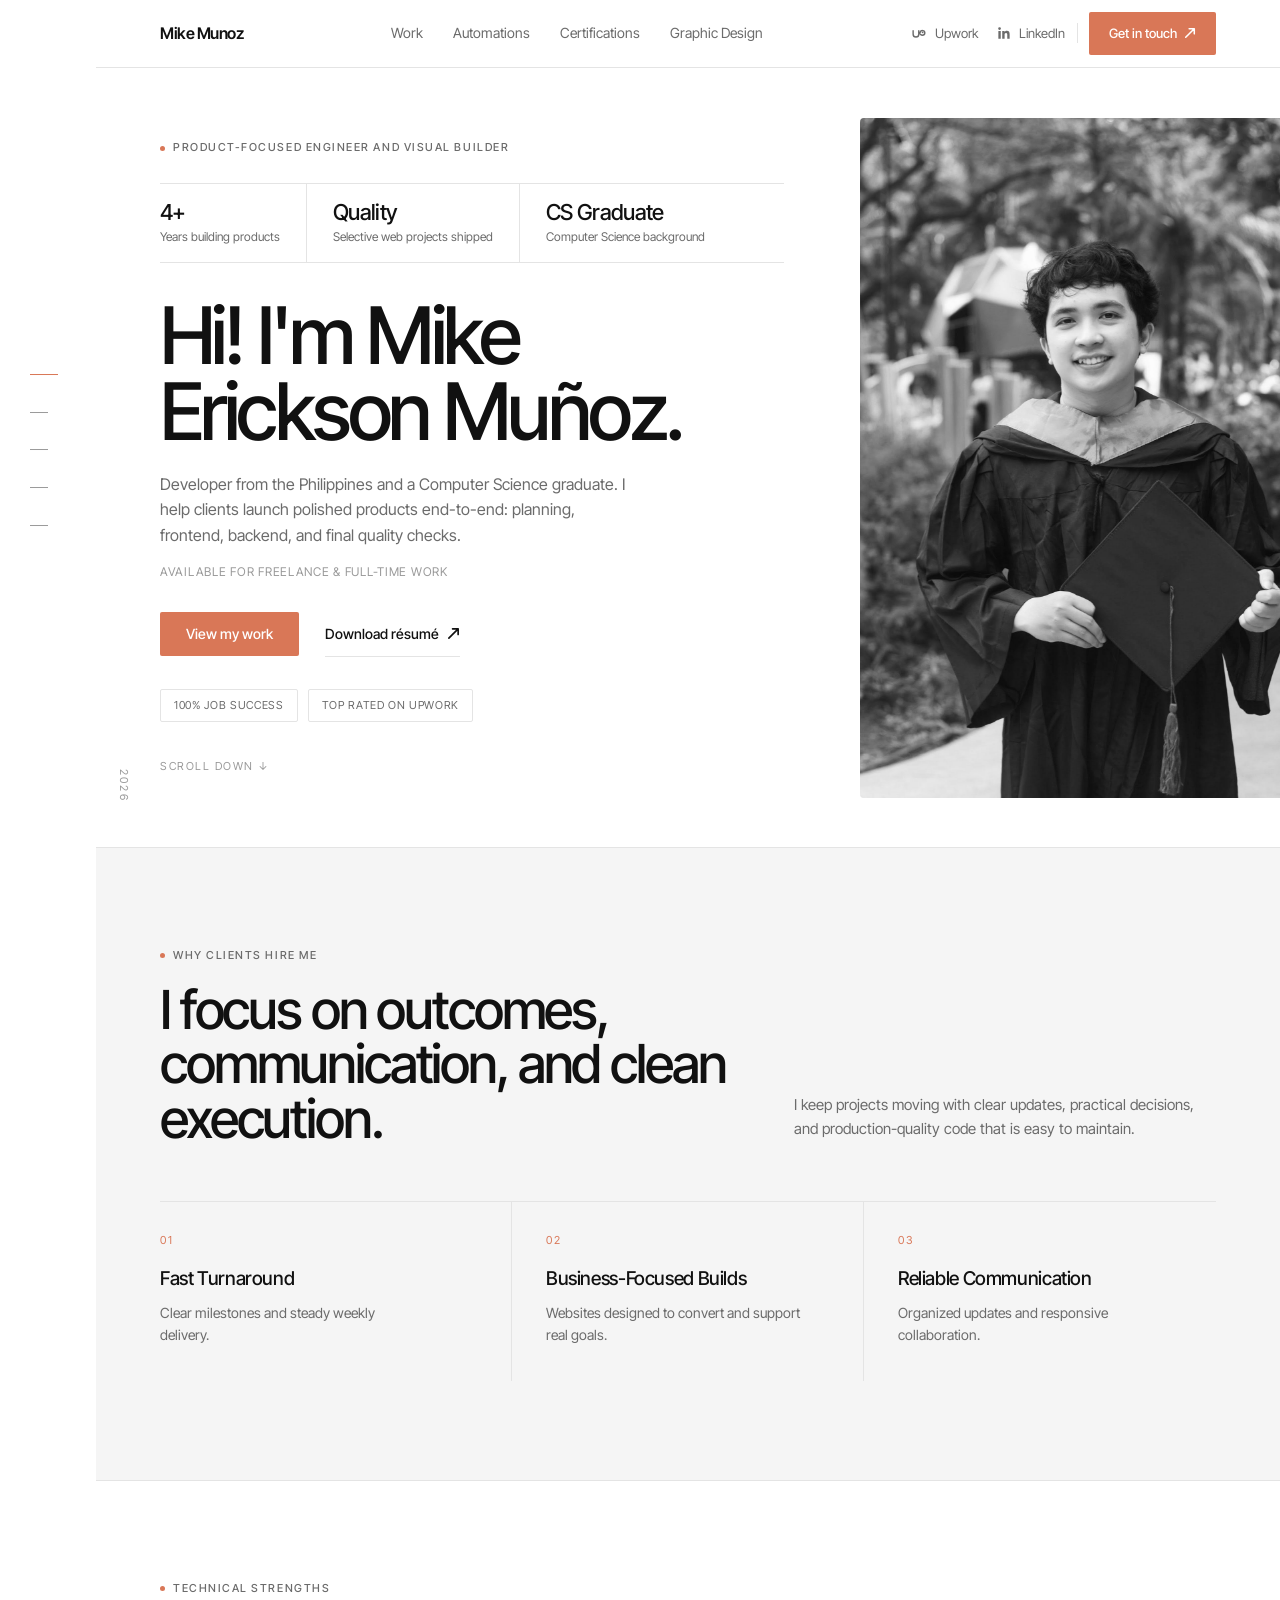
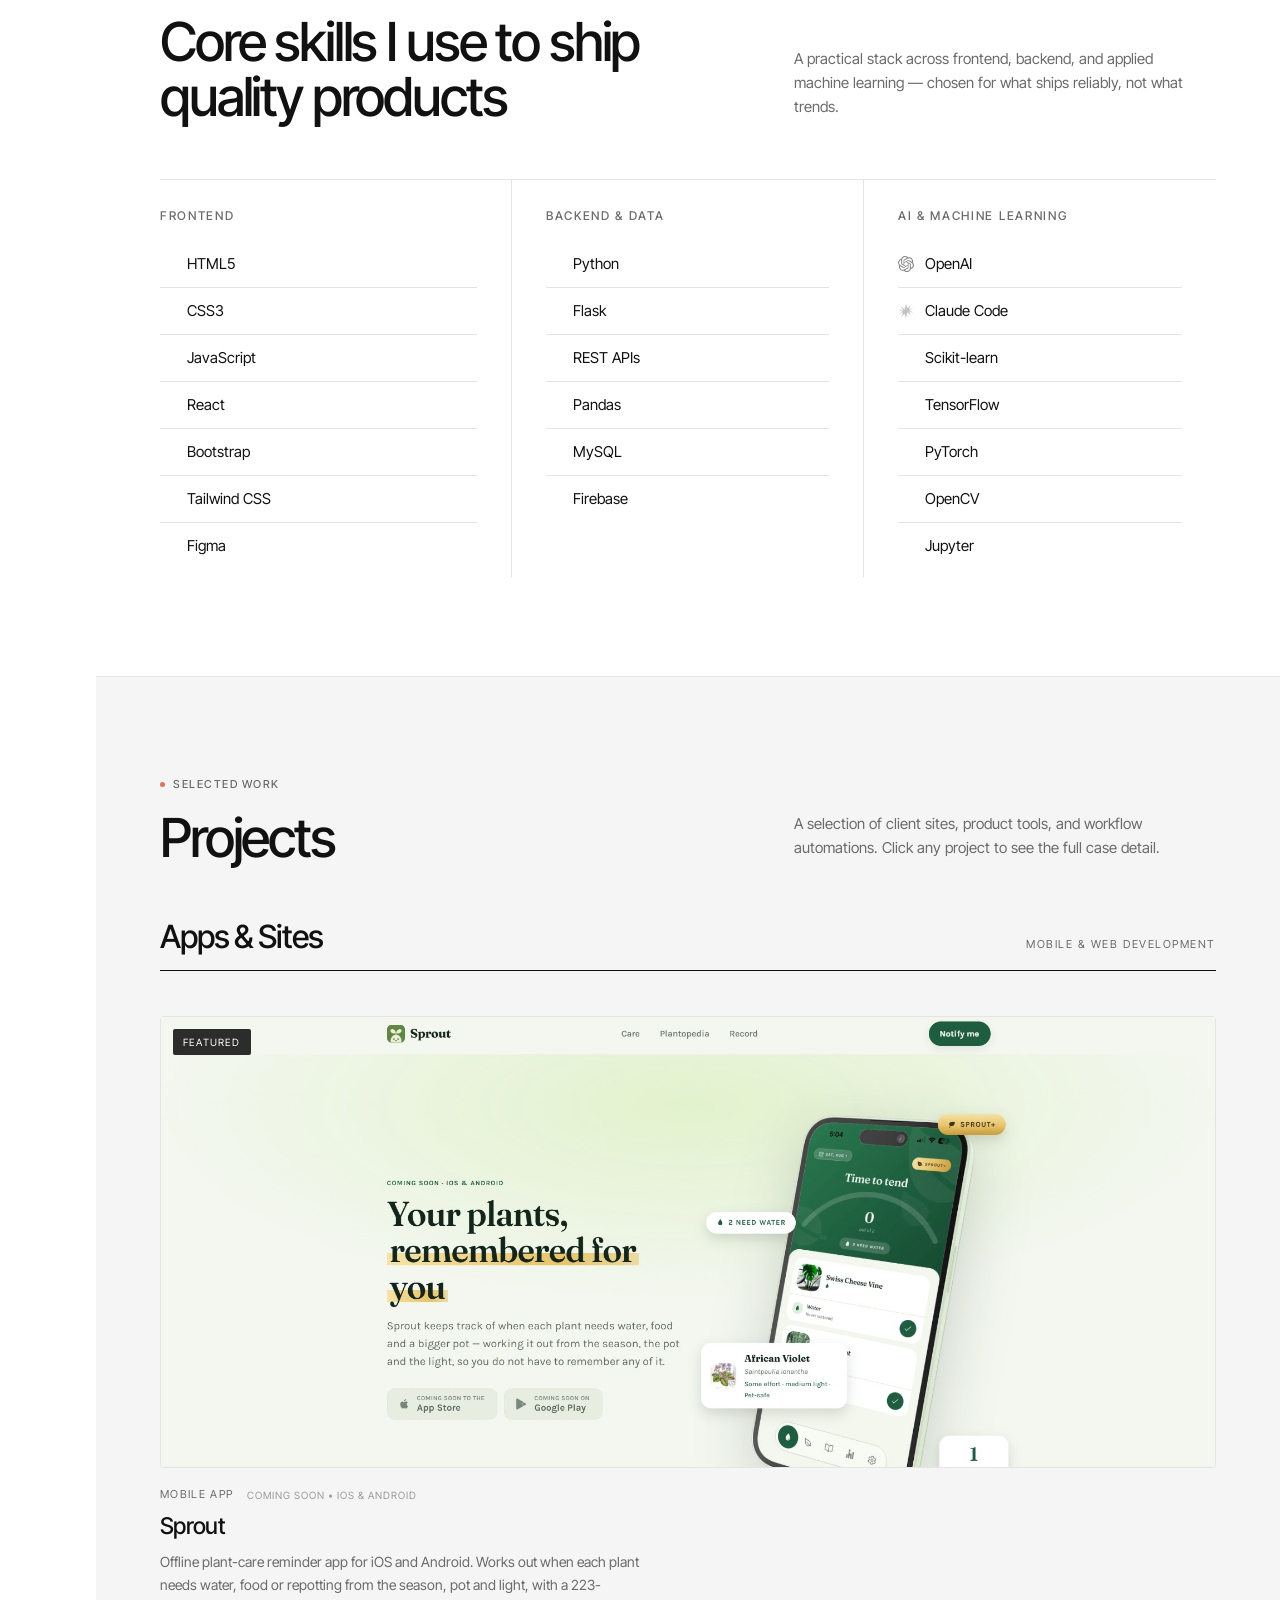
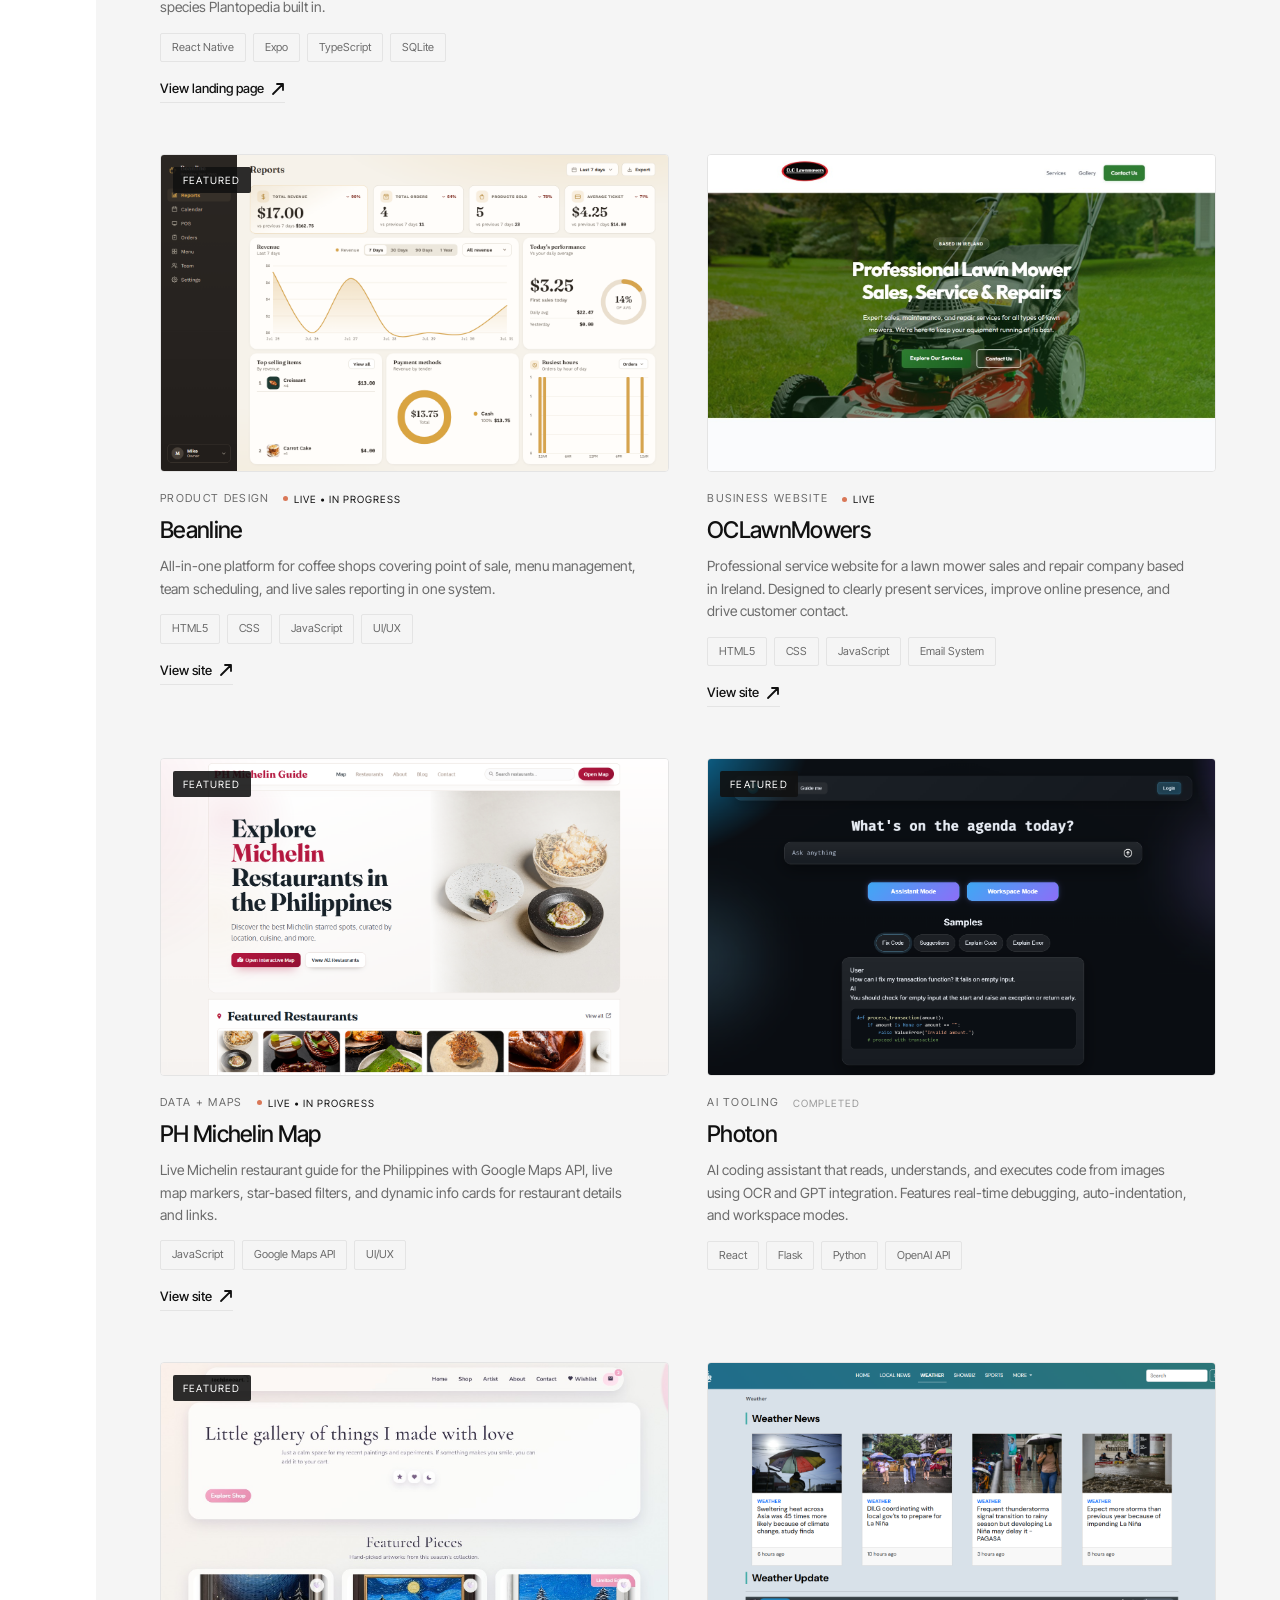
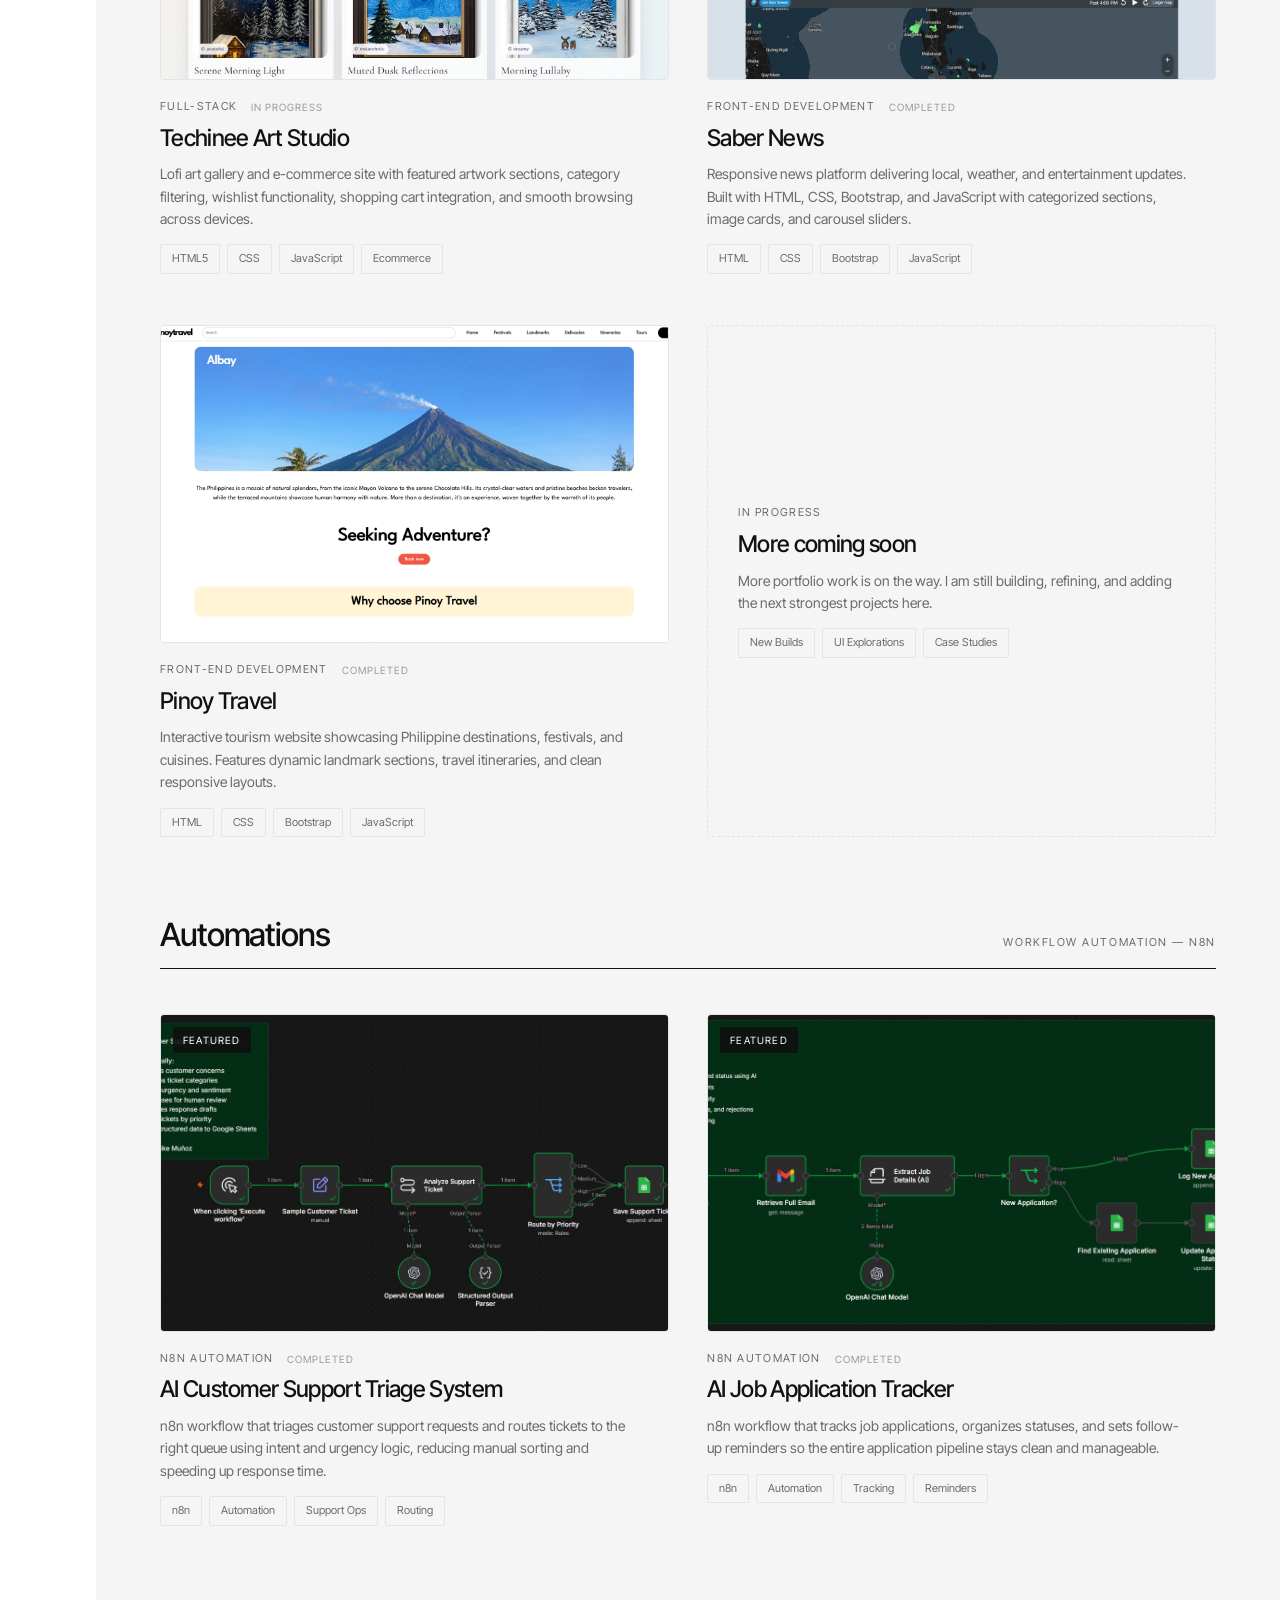
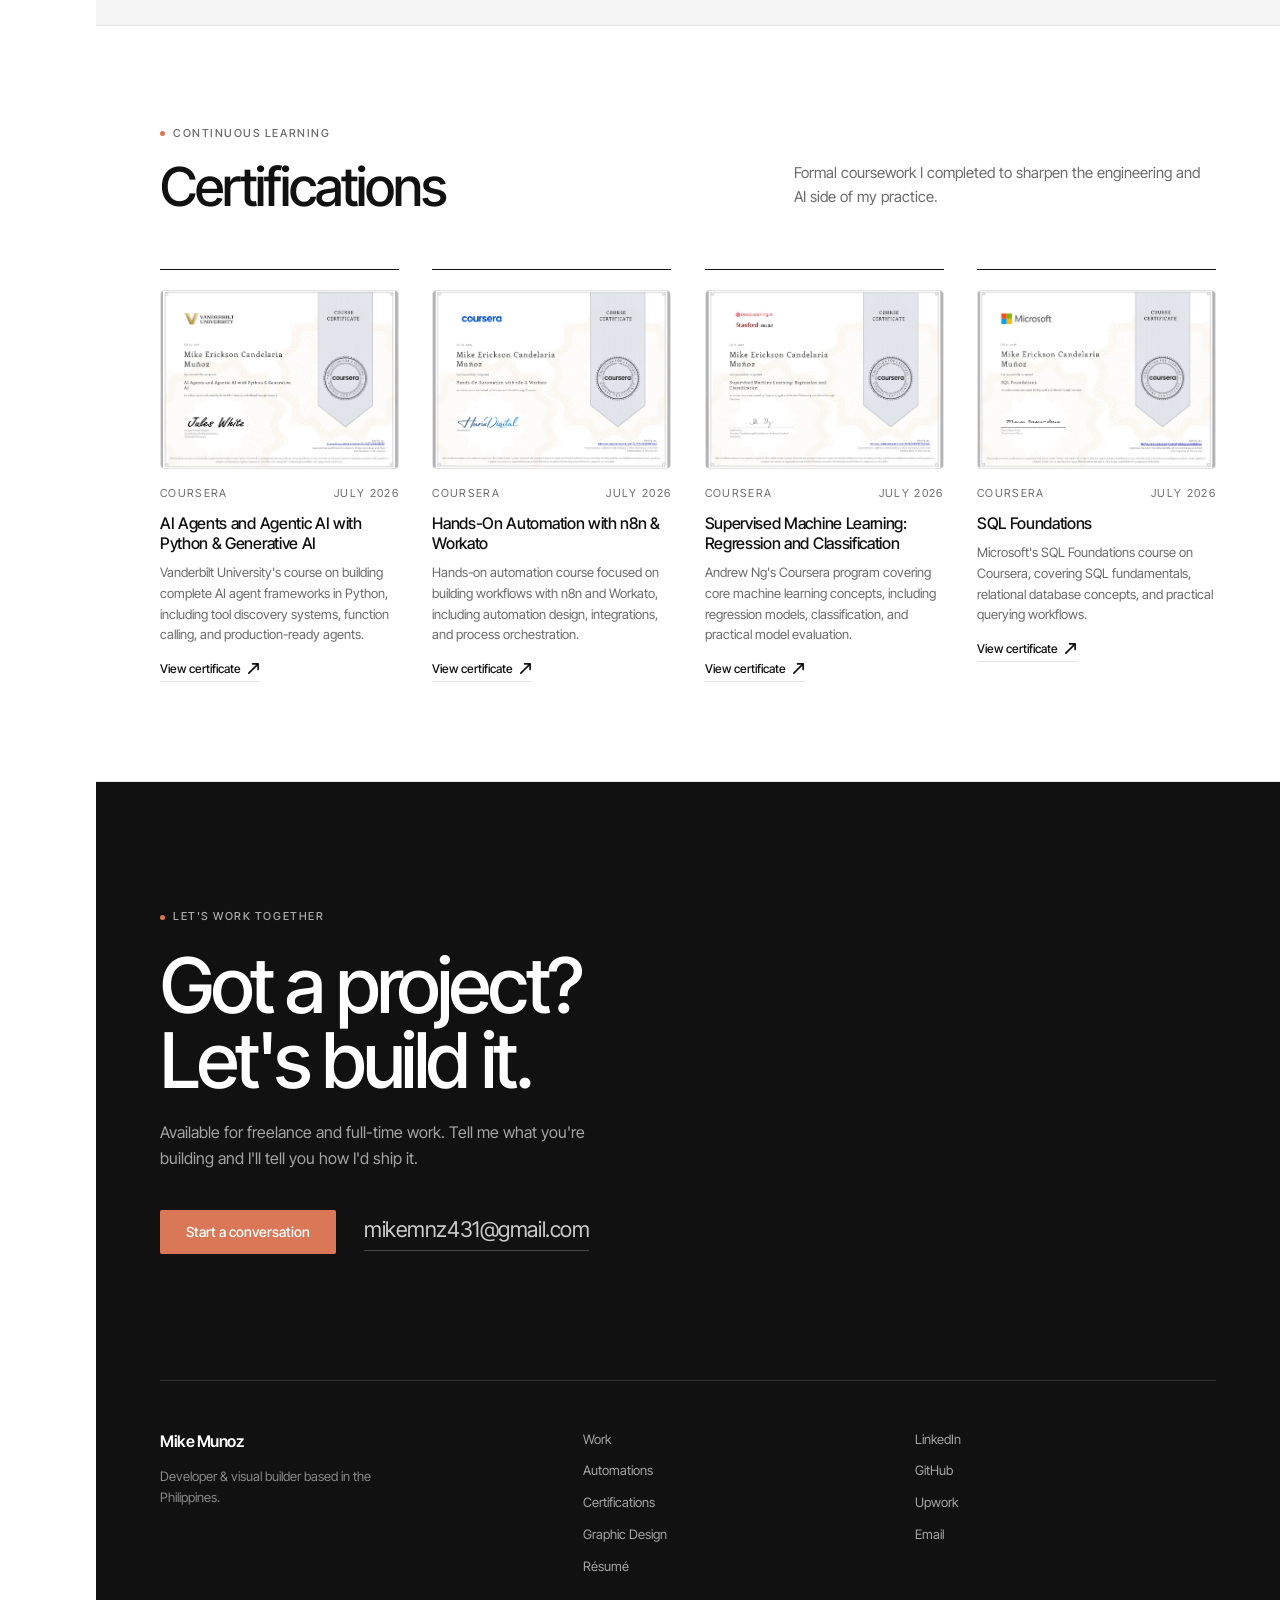
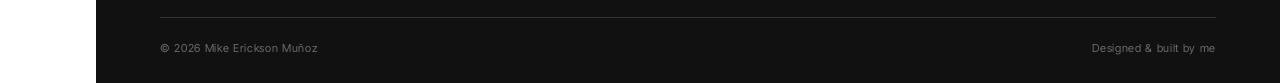
==== commit fae23cf8: "Link Sprout to its landing page Point the Sprout card and drawer at sprout-one-sandy.vercel.app. The" ====
--- a/index.html
+++ b/index.html
@@ -203,6 +203,8 @@
         data-tag="Mobile App"
         data-status="wip"
         data-status-label="Coming Soon • iOS &amp; Android"
+        data-url="https://sprout-one-sandy.vercel.app/"
+        data-action-label="View Landing Page"
         data-desc="Sprout is an offline plant-care reminder app for iOS and Android, built with React Native and Expo in TypeScript. It works out when each plant needs water, food or a bigger pot from the season, the pot and the light, so the schedule adapts instead of nagging on a fixed timer. A built-in Plantopedia covers 223 species with Latin names, difficulty, light needs and pet-safety flagged plainly, and anything not listed can be added with its own rhythm. The whole app runs on-device with local notifications and a SQLite store, so there is no backend and no account to create."
         data-skills="React Native,Expo,TypeScript,SQLite,Local Notifications,Mobile UI/UX,iOS &amp; Android"
         data-imgs="assets/portfolio/sprout/1.jpg,assets/portfolio/sprout/2.jpg,assets/portfolio/sprout/3.jpg,assets/portfolio/sprout/4.jpg,assets/portfolio/sprout/5.jpg,assets/portfolio/sprout/6.jpg">
@@ -220,6 +222,10 @@
           <div class="project-skills">
             <span>React Native</span><span>Expo</span><span>TypeScript</span><span>SQLite</span>
           </div>
+          <a href="https://sprout-one-sandy.vercel.app/" target="_blank" rel="noopener" class="project-link" onclick="event.stopPropagation()">
+            View landing page
+            <svg width="14" height="14" viewBox="0 0 14 14" fill="none"><path d="M2 12L12 2M12 2H6M12 2v6" stroke="currentColor" stroke-width="1.8" stroke-linecap="round" stroke-linejoin="round"/></svg>
+          </a>
         </div>
       </article>
 
--- a/style.css
+++ b/style.css
@@ -1205,6 +1205,35 @@
   right: 12px;
 }
 
+.drawer-expand-btn {
+  position: absolute;
+  top: 12px;
+  right: 12px;
+  z-index: 2;
+  display: inline-flex;
+  align-items: center;
+  gap: 7px;
+  padding: 8px 12px;
+  border: 0;
+  border-radius: var(--r-sm);
+  background: rgba(17, 17, 17, 0.82);
+  color: #fff;
+  font-family: inherit;
+  font-size: 10px;
+  letter-spacing: 0.12em;
+  text-transform: uppercase;
+  cursor: pointer;
+  transition: background var(--t);
+}
+
+.drawer-expand-btn:hover {
+  background: var(--accent);
+}
+
+.drawer-carousel-track {
+  cursor: zoom-in;
+}
+
 .drawer-carousel-dots {
   display: flex;
   justify-content: center;
@@ -1263,6 +1292,121 @@
 }
 
 /* --------------------------------------------------------------------------
+   Lightbox — sits above the drawer, shows the image uncropped
+   -------------------------------------------------------------------------- */
+
+#lightbox {
+  position: fixed;
+  inset: 0;
+  z-index: 120;
+  display: flex;
+  align-items: center;
+  justify-content: center;
+  gap: clamp(8px, 2vw, 24px);
+  padding: clamp(48px, 7vh, 84px) clamp(12px, 4vw, 64px);
+  background: rgba(10, 10, 10, 0.94);
+  opacity: 0;
+  visibility: hidden;
+  transition: opacity 200ms ease, visibility 200ms ease;
+}
+
+#lightbox.open {
+  opacity: 1;
+  visibility: visible;
+}
+
+.lightbox-stage {
+  display: flex;
+  align-items: center;
+  justify-content: center;
+  min-width: 0;
+  max-width: 100%;
+  max-height: 100%;
+  cursor: zoom-out;
+}
+
+.lightbox-stage img {
+  max-width: 100%;
+  max-height: calc(100vh - clamp(96px, 14vh, 168px));
+  width: auto;
+  height: auto;
+  object-fit: contain;
+  border-radius: var(--r-md);
+}
+
+.lightbox-close,
+.lightbox-nav {
+  flex: none;
+  display: grid;
+  place-items: center;
+  width: 44px;
+  height: 44px;
+  border: 1px solid rgba(255, 255, 255, 0.22);
+  border-radius: var(--r-sm);
+  background: transparent;
+  color: #fff;
+  cursor: pointer;
+  transition: border-color var(--t), background var(--t);
+}
+
+.lightbox-close:hover,
+.lightbox-nav:hover {
+  border-color: var(--accent);
+  background: var(--accent);
+}
+
+.lightbox-close {
+  position: absolute;
+  top: clamp(12px, 2.5vh, 24px);
+  right: clamp(12px, 2.5vw, 28px);
+}
+
+.lightbox-counter {
+  position: absolute;
+  left: 50%;
+  bottom: clamp(14px, 3vh, 30px);
+  transform: translateX(-50%);
+  font-size: 11px;
+  letter-spacing: 0.16em;
+  color: rgba(255, 255, 255, 0.62);
+}
+
+@media (max-width: 780px) {
+  #lightbox {
+    padding: 60px 10px 56px;
+    gap: 0;
+  }
+
+  /* Float the arrows over the image so it gets the full width instead of
+     sharing the row with two buttons. */
+  .lightbox-nav {
+    position: absolute;
+    top: 50%;
+    transform: translateY(-50%);
+    width: 38px;
+    height: 38px;
+    background: rgba(17, 17, 17, 0.6);
+  }
+
+  .lightbox-nav.prev {
+    left: 8px;
+  }
+
+  .lightbox-nav.next {
+    right: 8px;
+  }
+
+  .lightbox-close {
+    width: 38px;
+    height: 38px;
+  }
+
+  .lightbox-stage img {
+    max-height: calc(100vh - 116px);
+  }
+}
+
+/* --------------------------------------------------------------------------
    Reveal on scroll
    -------------------------------------------------------------------------- */
 
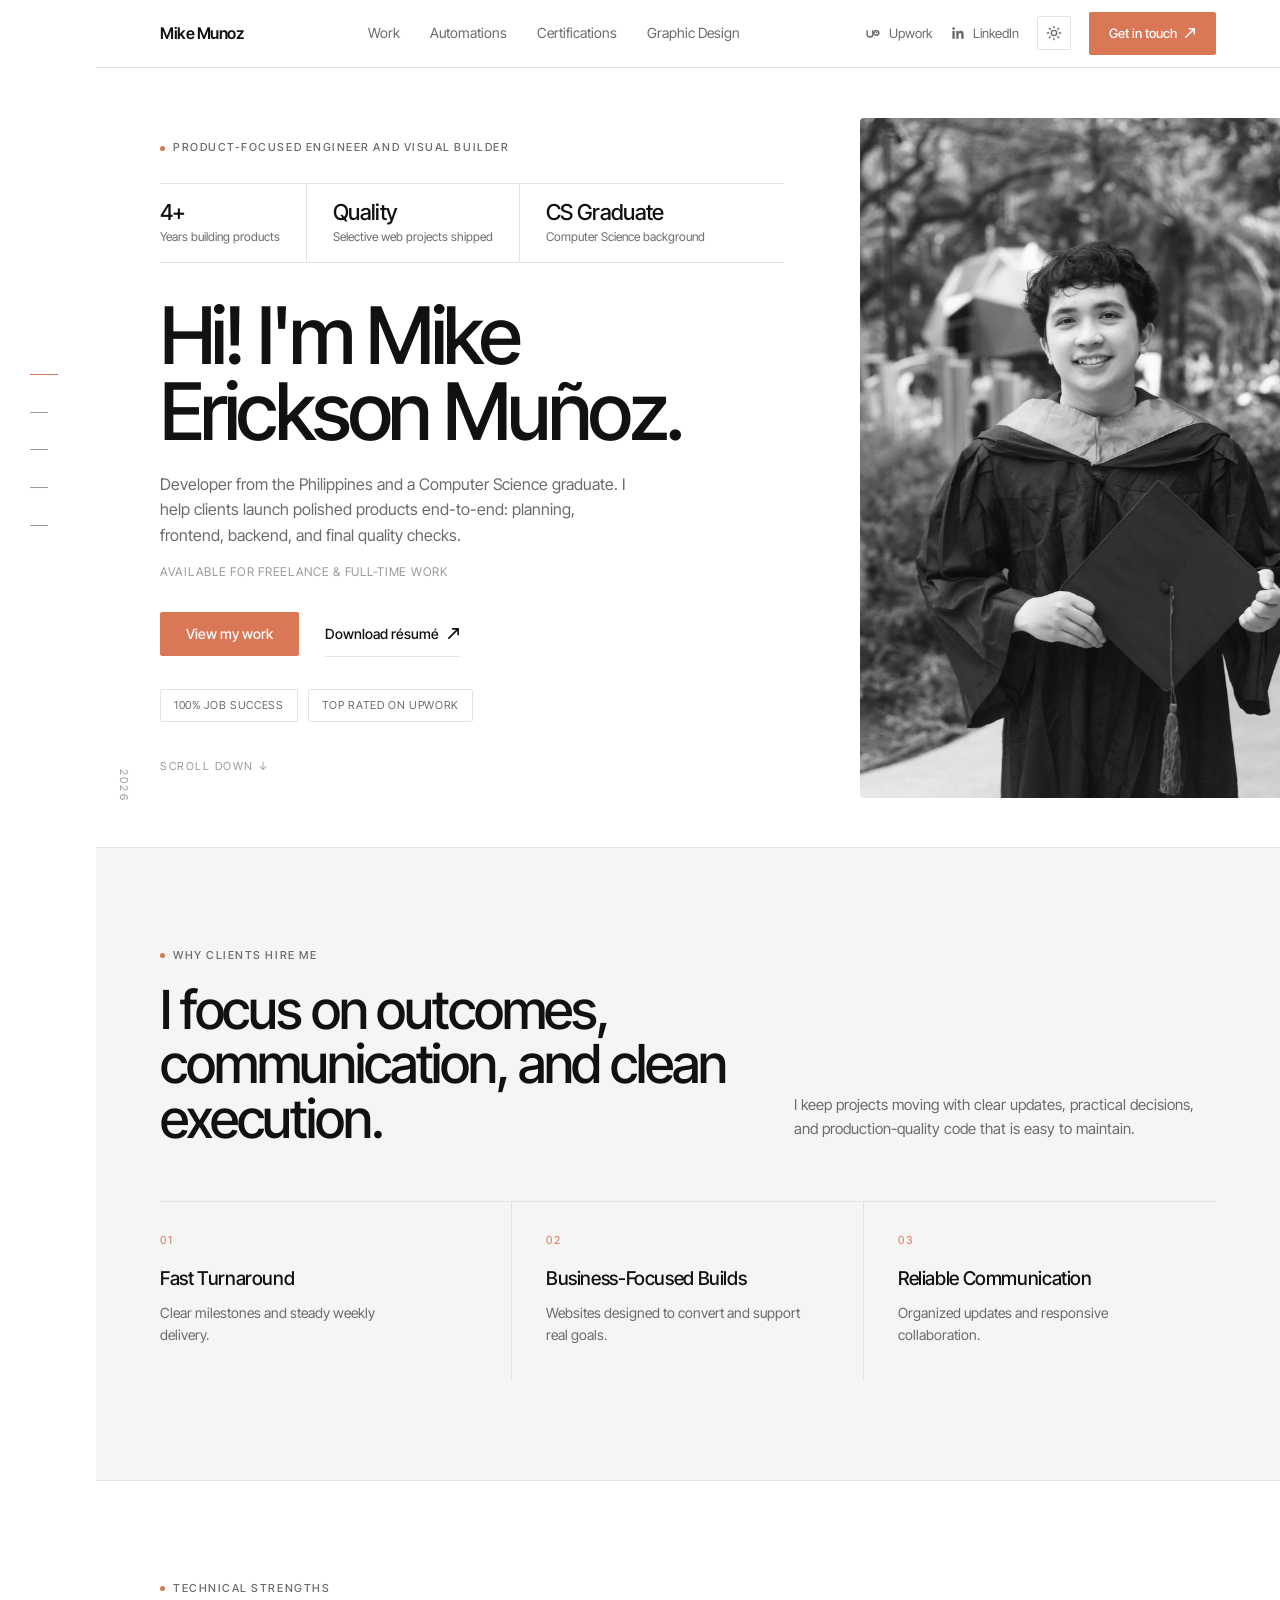
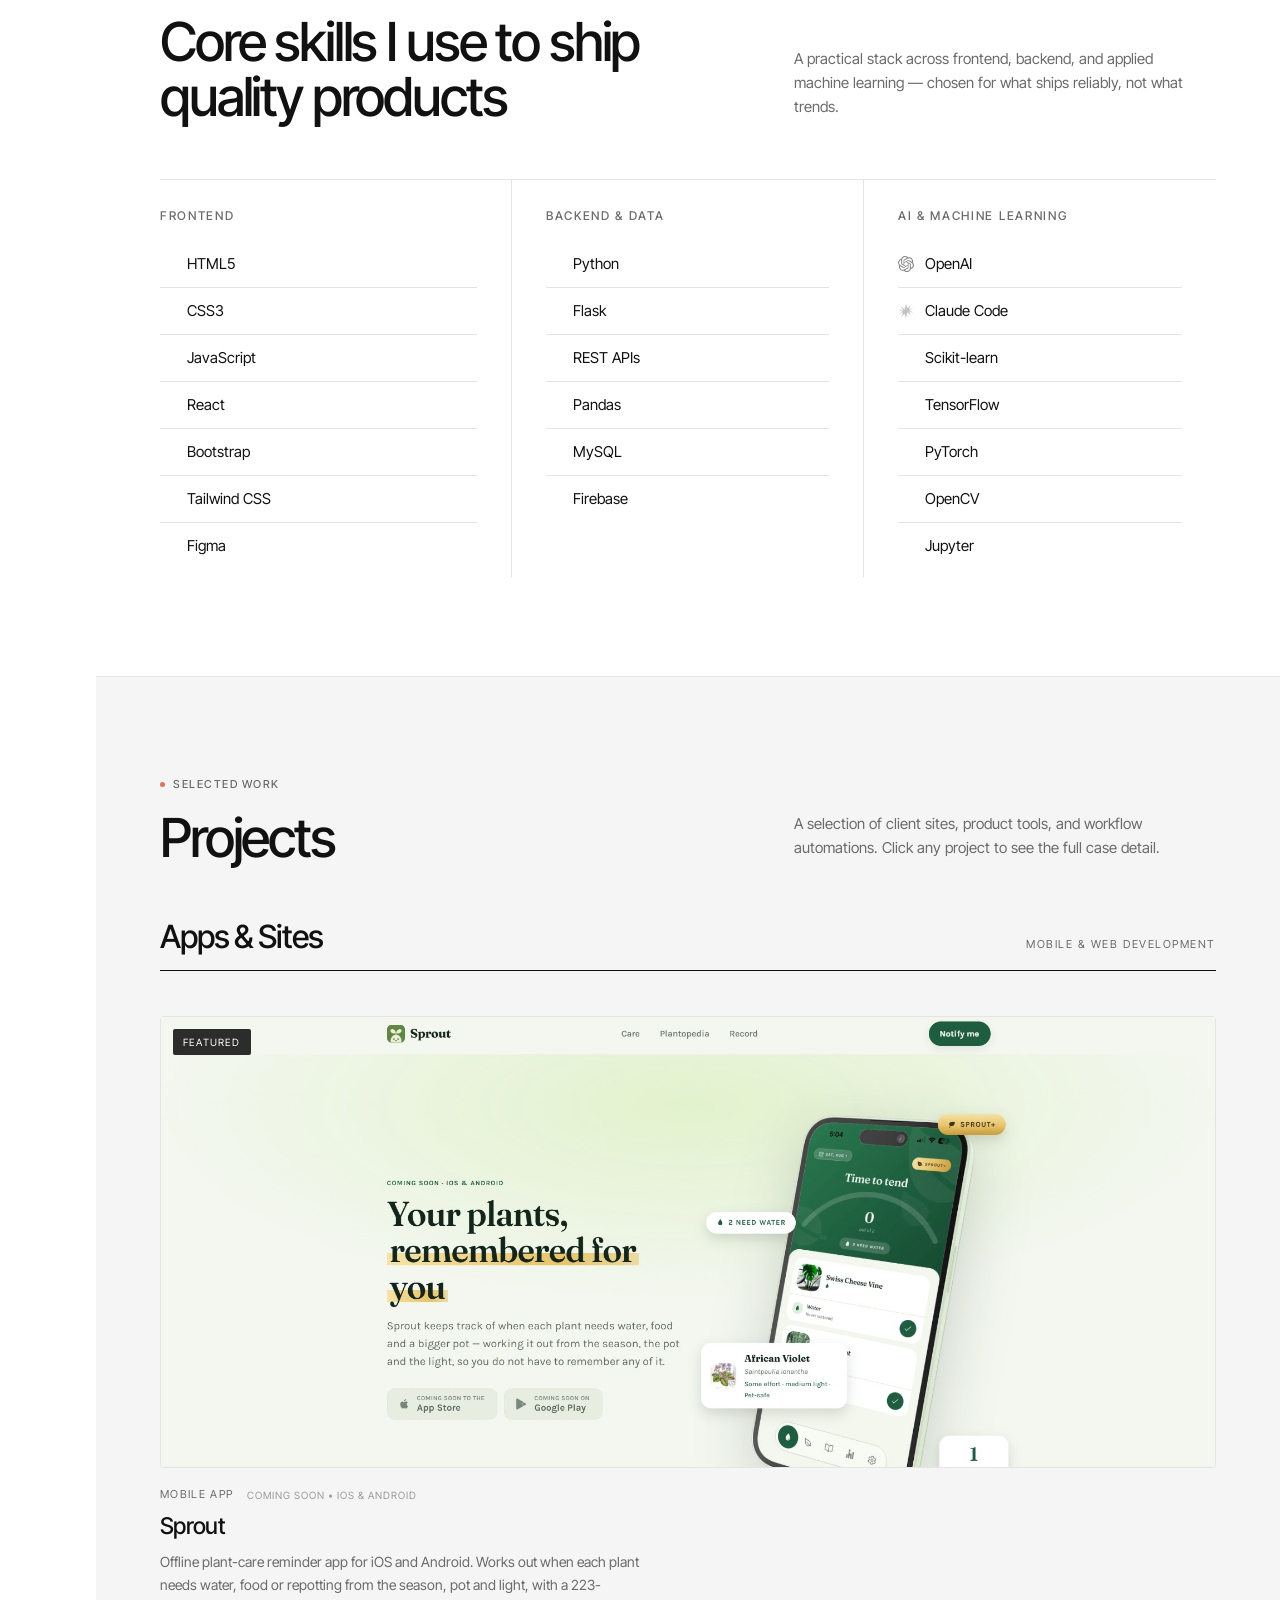
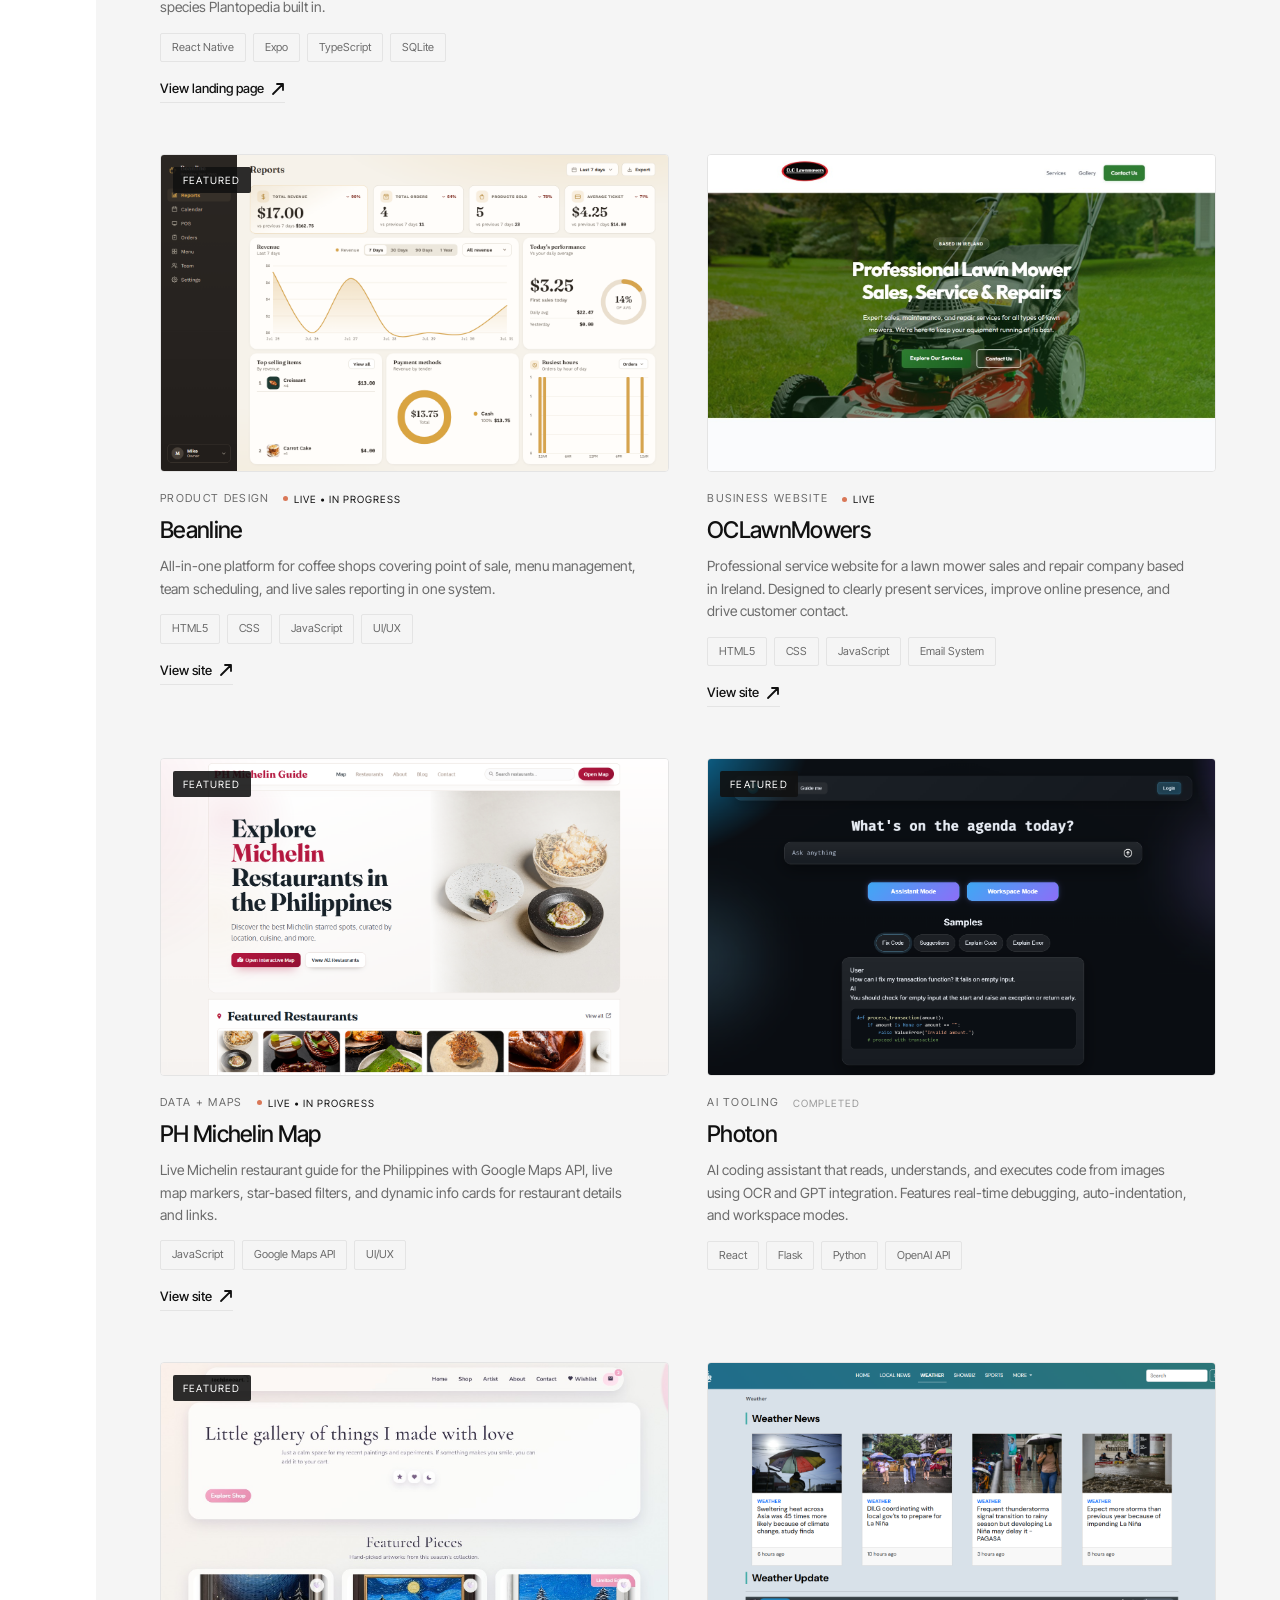
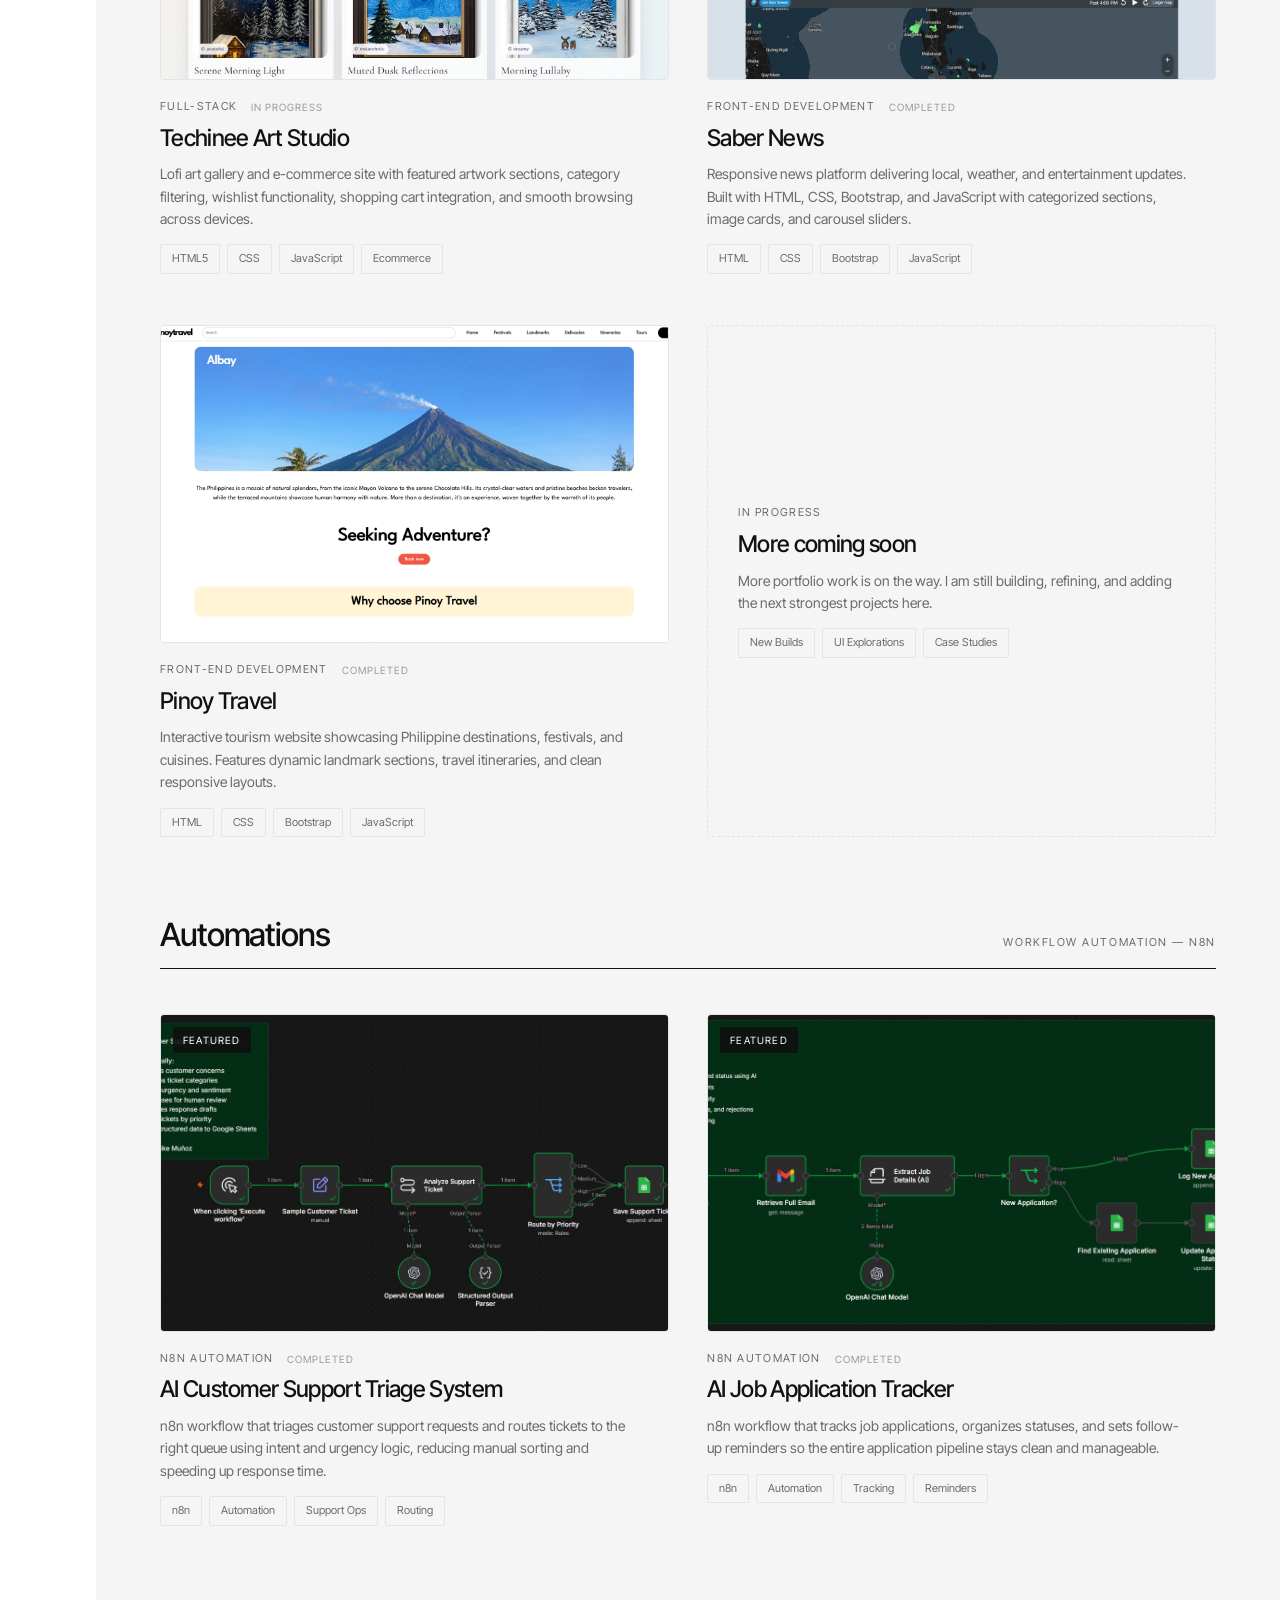
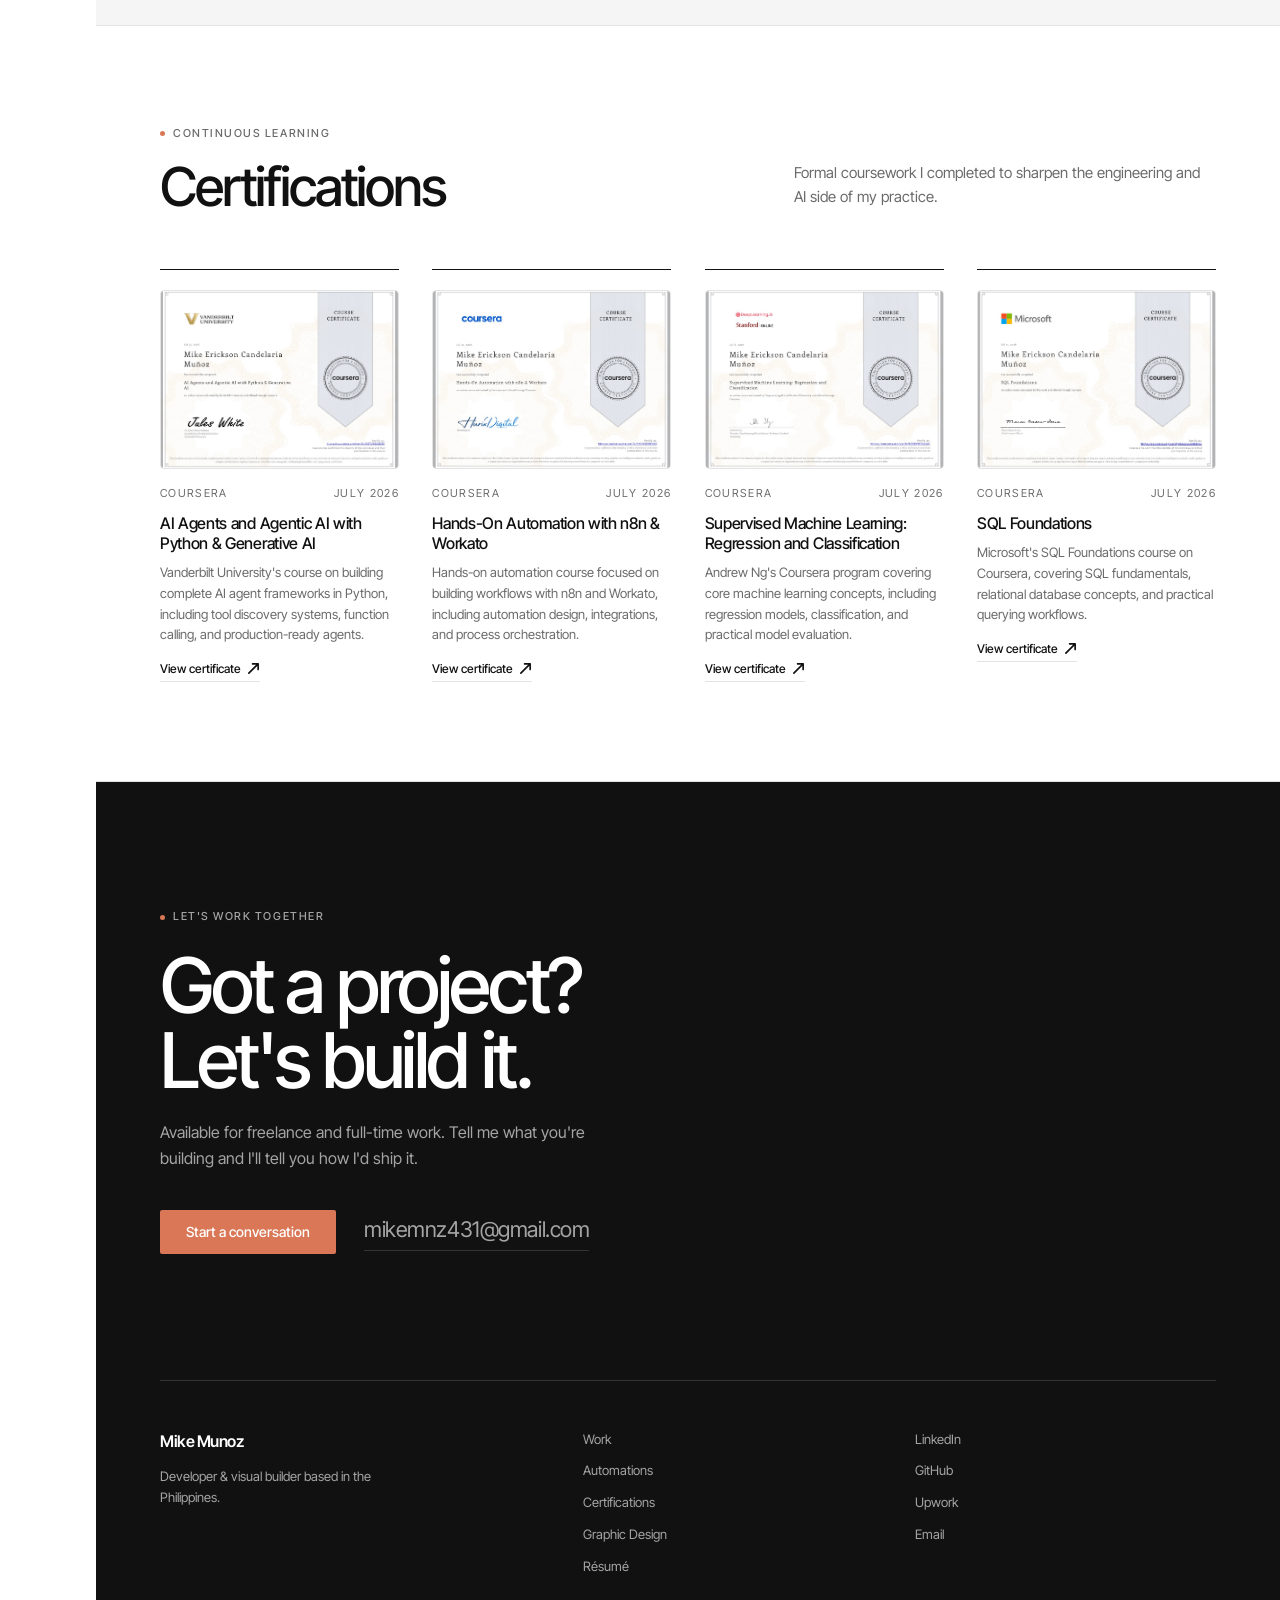
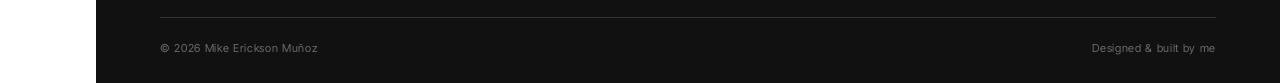
==== commit 98a1a881: "Add dark mode with a theme toggle The palette already ran through CSS variables, so most of this is " ====
--- a/index.html
+++ b/index.html
@@ -9,6 +9,19 @@
   <link rel="preconnect" href="https://fonts.googleapis.com">
   <link rel="preconnect" href="https://fonts.gstatic.com" crossorigin>
   <link href="https://fonts.googleapis.com/css2?family=Inter+Tight:wght@400;500;600&display=swap" rel="stylesheet">
+  <script>
+    // Runs before first paint so the correct theme is applied with no flash.
+    (function () {
+      try {
+        var saved = localStorage.getItem("theme");
+        var dark = saved ? saved === "dark"
+          : window.matchMedia("(prefers-color-scheme: dark)").matches;
+        document.documentElement.setAttribute("data-theme", dark ? "dark" : "light");
+      } catch (e) {
+        document.documentElement.setAttribute("data-theme", "light");
+      }
+    })();
+  </script>
 </head>
 <body id="top">
 
@@ -32,6 +45,11 @@
       <svg width="16" height="16" viewBox="0 0 24 24" fill="currentColor" aria-hidden="true"><path d="M20.45 20.45h-3.56v-5.57c0-1.33-.02-3.03-1.85-3.03-1.85 0-2.13 1.44-2.13 2.93v5.67H9.35V9h3.42v1.56h.05c.48-.9 1.64-1.85 3.37-1.85 3.6 0 4.26 2.37 4.26 5.46v6.28zM5.34 7.43a2.07 2.07 0 1 1 0-4.14 2.07 2.07 0 0 1 0 4.14zM7.12 20.45H3.55V9h3.57v11.45z"/></svg>
       <span>LinkedIn</span>
     </a>
+
+    <button class="theme-toggle" id="themeToggle" type="button" aria-label="Switch theme">
+      <svg class="icon-sun" width="16" height="16" viewBox="0 0 24 24" fill="none" stroke="currentColor" stroke-width="2" stroke-linecap="round" aria-hidden="true"><circle cx="12" cy="12" r="4"/><path d="M12 2v2M12 20v2M4.9 4.9l1.4 1.4M17.7 17.7l1.4 1.4M2 12h2M20 12h2M4.9 19.1l1.4-1.4M17.7 6.3l1.4-1.4"/></svg>
+      <svg class="icon-moon" width="16" height="16" viewBox="0 0 24 24" fill="none" stroke="currentColor" stroke-width="2" stroke-linecap="round" stroke-linejoin="round" aria-hidden="true"><path d="M21 12.8A9 9 0 1 1 11.2 3a7 7 0 0 0 9.8 9.8z"/></svg>
+    </button>
 
     <a class="nav-cta" href="#contact">
       Get in touch
--- a/style.css
+++ b/style.css
@@ -24,12 +24,65 @@
   --paper-2: #f5f5f5;
   --accent: #d97757;
 
+  /* The anchor bands stay dark in both themes, so they need their own tokens
+     rather than borrowing --ink, which inverts. */
+  --band-bg: #111111;
+  --band-fg: #ffffff;
+  --band-fg-2: rgba(255, 255, 255, 0.62);
+  --band-fg-3: rgba(255, 255, 255, 0.38);
+  --band-line: rgba(255, 255, 255, 0.14);
+
+  --nav-bg: rgba(255, 255, 255, 0.92);
+  --overlay: rgba(17, 17, 17, 0.5);
+
   --r-sm: 2px;
   --r-md: 4px;
 
   --pad-x: clamp(20px, 5vw, 88px);
   --shell: 1320px;
   --t: 120ms ease;
+}
+
+/* Dark theme. Applied by [data-theme] when the visitor has chosen, or by the
+   system preference when they have not. Keep the two blocks in sync. */
+:root[data-theme="dark"] {
+  --ink: #ededed;
+  --ink-2: #a3a3a3;
+  --ink-3: #8a8a8a;
+  --line: #2b2b2b;
+  --paper: #121212;
+  --paper-2: #1a1a1a;
+  --accent: #e08a6b;
+
+  --band-bg: #000000;
+  --band-fg: #ffffff;
+  --band-fg-2: rgba(255, 255, 255, 0.6);
+  --band-fg-3: rgba(255, 255, 255, 0.4);
+  --band-line: rgba(255, 255, 255, 0.12);
+
+  --nav-bg: rgba(18, 18, 18, 0.92);
+  --overlay: rgba(0, 0, 0, 0.62);
+}
+
+@media (prefers-color-scheme: dark) {
+  :root:not([data-theme="light"]) {
+    --ink: #ededed;
+    --ink-2: #a3a3a3;
+    --ink-3: #8a8a8a;
+    --line: #2b2b2b;
+    --paper: #121212;
+    --paper-2: #1a1a1a;
+    --accent: #e08a6b;
+
+    --band-bg: #000000;
+    --band-fg: #ffffff;
+    --band-fg-2: rgba(255, 255, 255, 0.6);
+    --band-fg-3: rgba(255, 255, 255, 0.4);
+    --band-line: rgba(255, 255, 255, 0.12);
+
+    --nav-bg: rgba(18, 18, 18, 0.92);
+    --overlay: rgba(0, 0, 0, 0.62);
+  }
 }
 
 body {
@@ -90,7 +143,7 @@
 }
 
 .kicker--invert {
-  color: rgba(255, 255, 255, 0.65);
+  color: var(--band-fg-2);
 }
 
 .btn {
@@ -139,7 +192,7 @@
   gap: 24px;
   padding: 0 var(--pad-x);
   height: 68px;
-  background: rgba(255, 255, 255, 0.92);
+  background: var(--nav-bg);
   backdrop-filter: blur(8px);
   border-bottom: 1px solid var(--line);
 }
@@ -151,7 +204,7 @@
 }
 
 .wordmark--invert {
-  color: #fff;
+  color: var(--band-fg);
 }
 
 .nav-links {
@@ -930,8 +983,8 @@
    -------------------------------------------------------------------------- */
 
 .band {
-  background: var(--ink);
-  color: #fff;
+  background: var(--band-bg);
+  color: var(--band-fg);
   padding: clamp(84px, 14vh, 160px) var(--pad-x);
 }
 
@@ -951,7 +1004,7 @@
   max-width: 48ch;
   margin-top: 22px;
   font-size: 16px;
-  color: rgba(255, 255, 255, 0.62);
+  color: var(--band-fg-2);
 }
 
 .band-actions {
@@ -965,20 +1018,20 @@
 .band-email {
   font-size: clamp(1rem, 1.8vw, 1.35rem);
   letter-spacing: -0.02em;
-  color: rgba(255, 255, 255, 0.78);
-  border-bottom: 1px solid rgba(255, 255, 255, 0.24);
+  color: var(--band-fg-2);
+  border-bottom: 1px solid var(--band-line);
   padding-bottom: 3px;
   transition: color var(--t), border-color var(--t);
 }
 
 .band-email:hover {
-  color: #fff;
+  color: var(--band-fg);
   border-bottom-color: var(--accent);
 }
 
 #footer {
-  background: var(--ink);
-  color: #fff;
+  background: var(--band-bg);
+  color: var(--band-fg);
   padding: 0 var(--pad-x) 26px;
 }
 
@@ -989,13 +1042,13 @@
   max-width: var(--shell);
   margin: 0 auto;
   padding: 48px 0 40px;
-  border-top: 1px solid rgba(255, 255, 255, 0.14);
+  border-top: 1px solid var(--band-line);
 }
 
 .footer-brand p {
   margin-top: 12px;
   font-size: 13px;
-  color: rgba(255, 255, 255, 0.5);
+  color: var(--band-fg-2);
   max-width: 34ch;
 }
 
@@ -1005,7 +1058,7 @@
   flex-direction: column;
   gap: 11px;
   font-size: 13px;
-  color: rgba(255, 255, 255, 0.62);
+  color: var(--band-fg-2);
 }
 
 .footer-nav a,
@@ -1026,10 +1079,10 @@
   max-width: var(--shell);
   margin: 0 auto;
   padding-top: 22px;
-  border-top: 1px solid rgba(255, 255, 255, 0.14);
+  border-top: 1px solid var(--band-line);
   font-size: 11px;
   letter-spacing: 0.06em;
-  color: rgba(255, 255, 255, 0.38);
+  color: var(--band-fg-3);
 }
 
 /* --------------------------------------------------------------------------
@@ -1079,7 +1132,7 @@
   position: fixed;
   inset: 0;
   z-index: 90;
-  background: rgba(17, 17, 17, 0.5);
+  background: var(--overlay);
   backdrop-filter: blur(2px);
   opacity: 0;
   visibility: hidden;
@@ -1186,7 +1239,7 @@
   place-items: center;
   border: 1px solid var(--line);
   border-radius: var(--r-sm);
-  background: rgba(255, 255, 255, 0.94);
+  background: var(--paper);
   color: var(--ink);
   cursor: pointer;
   transition: border-color var(--t), color var(--t);
@@ -1407,6 +1460,102 @@
 }
 
 /* --------------------------------------------------------------------------
+   Theme toggle
+   -------------------------------------------------------------------------- */
+
+/* Applied by the toggle for the length of the switch only. Without it the
+   whole page changes luminance in a single frame, which reads as a flash.
+   Scoped to colour properties so nothing else animates, and removed straight
+   after so page load and normal hovers stay instant. */
+:root.theme-transition,
+:root.theme-transition *,
+:root.theme-transition *::before,
+:root.theme-transition *::after {
+  transition: background-color 320ms ease,
+              color 320ms ease,
+              border-color 320ms ease,
+              fill 320ms ease,
+              stroke 320ms ease !important;
+}
+
+@media (prefers-reduced-motion: reduce) {
+  :root.theme-transition,
+  :root.theme-transition *,
+  :root.theme-transition *::before,
+  :root.theme-transition *::after {
+    transition: none !important;
+  }
+}
+
+.theme-toggle {
+  display: inline-grid;
+  place-items: center;
+  width: 34px;
+  height: 34px;
+  padding: 0;
+  border: 1px solid var(--line);
+  border-radius: var(--r-sm);
+  background: transparent;
+  color: var(--ink-2);
+  cursor: pointer;
+  transition: color var(--t), border-color var(--t);
+}
+
+.theme-toggle:hover {
+  color: var(--accent);
+  border-color: var(--accent);
+}
+
+/* Show the icon for the theme you would switch TO, not the current one. */
+.theme-toggle .icon-moon {
+  display: none;
+}
+
+:root[data-theme="dark"] .theme-toggle .icon-sun {
+  display: none;
+}
+
+:root[data-theme="dark"] .theme-toggle .icon-moon {
+  display: block;
+}
+
+/* --------------------------------------------------------------------------
+   Dark-theme component fixes
+   -------------------------------------------------------------------------- */
+
+/* Several devicon logos are solid black, so they vanish against a dark panel.
+   A light tile keeps every logo legible in both states. */
+:root[data-theme="dark"] .skill-list img {
+  background: #f2f2f2;
+  padding: 2px;
+  border-radius: 2px;
+  box-sizing: content-box;
+}
+
+:root[data-theme="dark"] .btn-primary:hover,
+:root[data-theme="dark"] .nav-cta:hover {
+  background: #eda488;
+}
+
+/* Screenshots are bright white panels; take the glare off slightly until the
+   card is hovered. */
+:root[data-theme="dark"] .project-thumb img,
+:root[data-theme="dark"] .cert-image {
+  filter: brightness(0.92);
+}
+
+:root[data-theme="dark"] .project-card:hover .project-thumb img,
+:root[data-theme="dark"] .project-card:focus-visible .project-thumb img,
+:root[data-theme="dark"] .cert-card:hover .cert-image,
+:root[data-theme="dark"] .cert-card:focus-visible .cert-image {
+  filter: none;
+}
+
+:root[data-theme="dark"] .hero-right img {
+  filter: grayscale(1) contrast(1.02) brightness(0.9);
+}
+
+/* --------------------------------------------------------------------------
    Reveal on scroll
    -------------------------------------------------------------------------- */
 
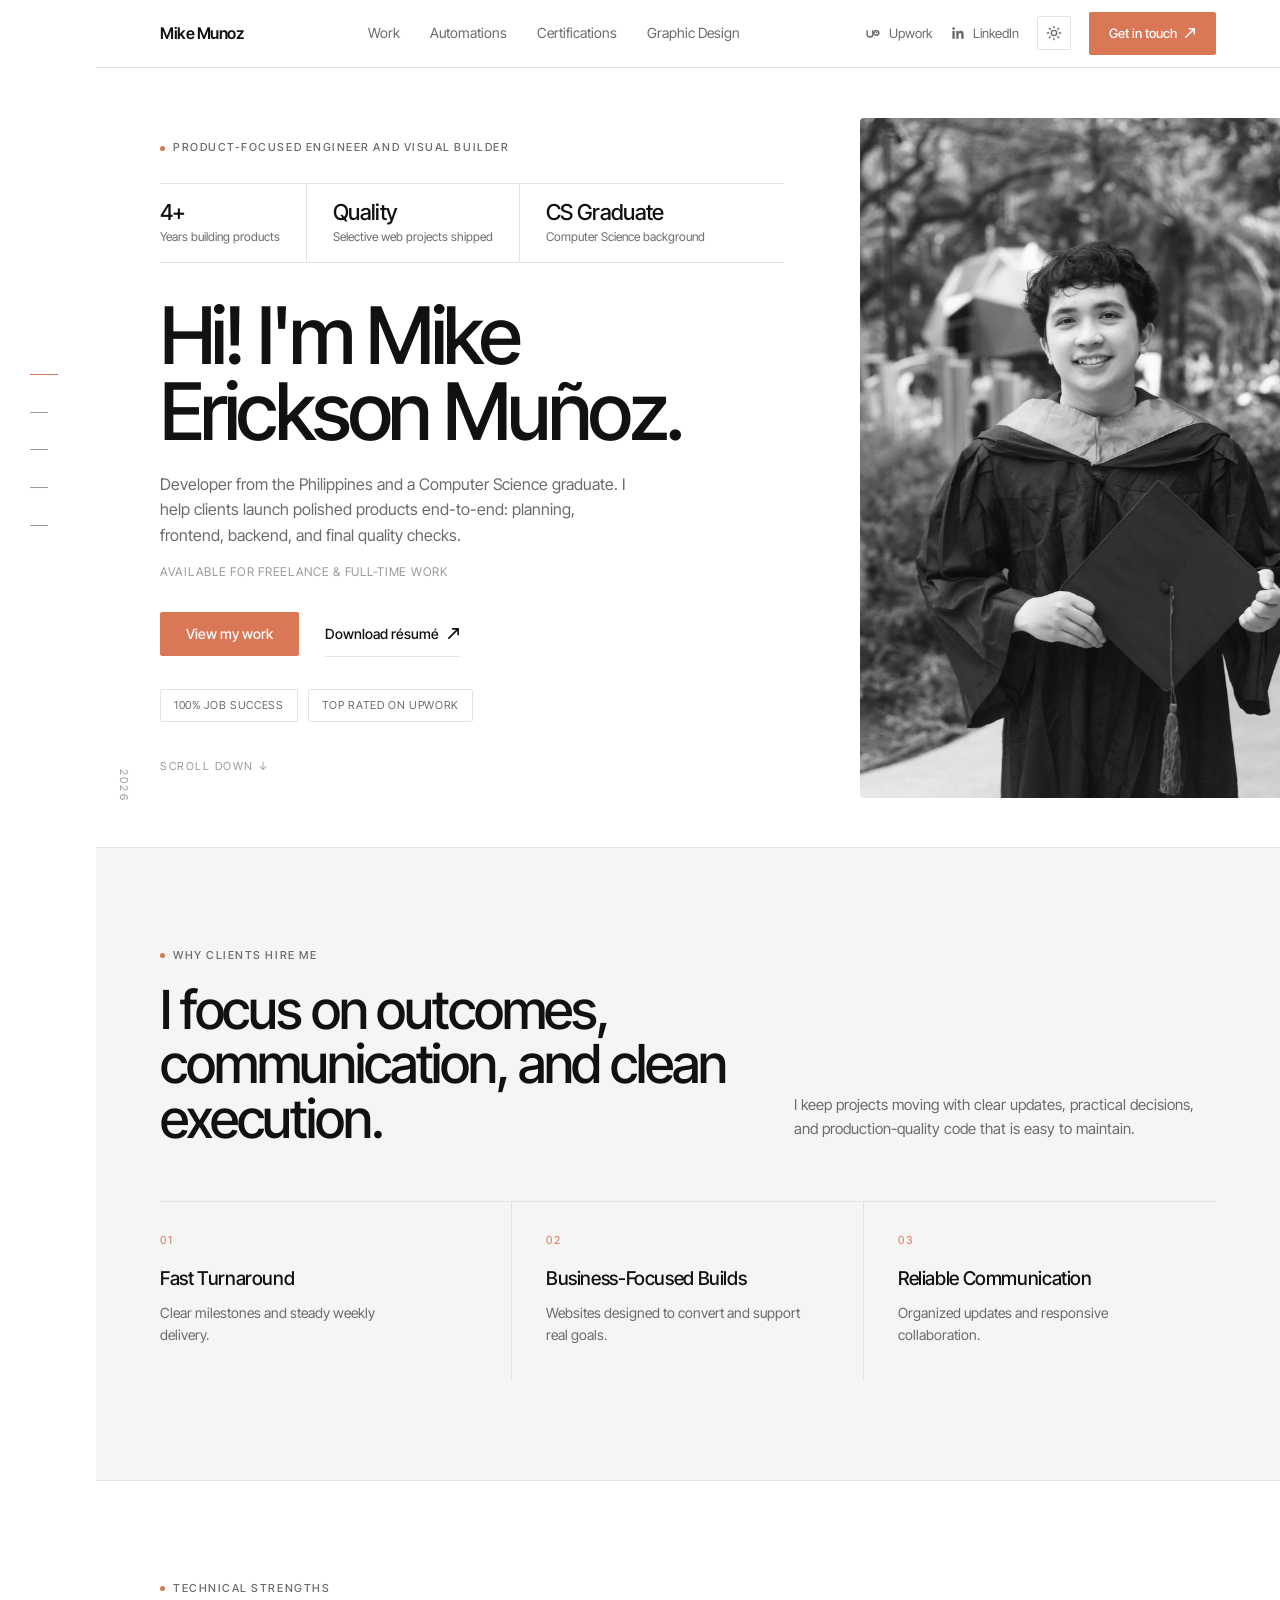
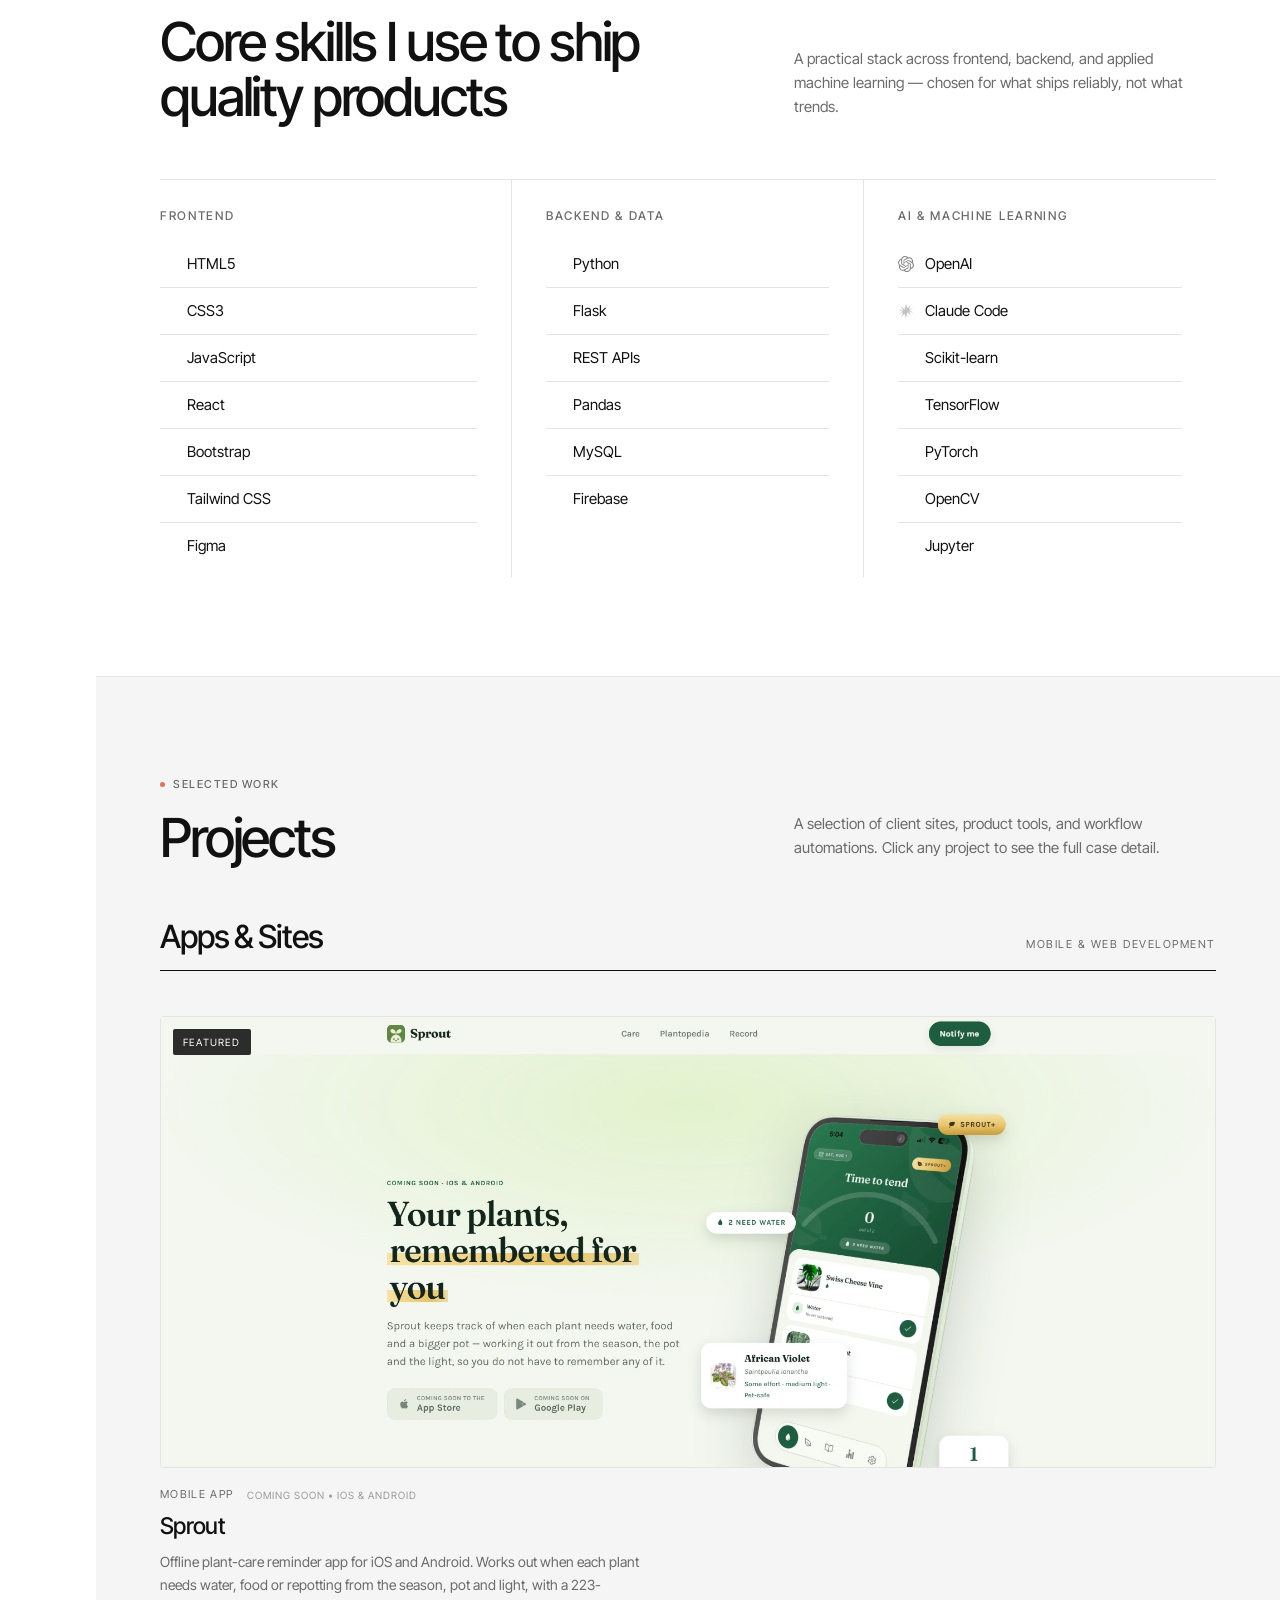
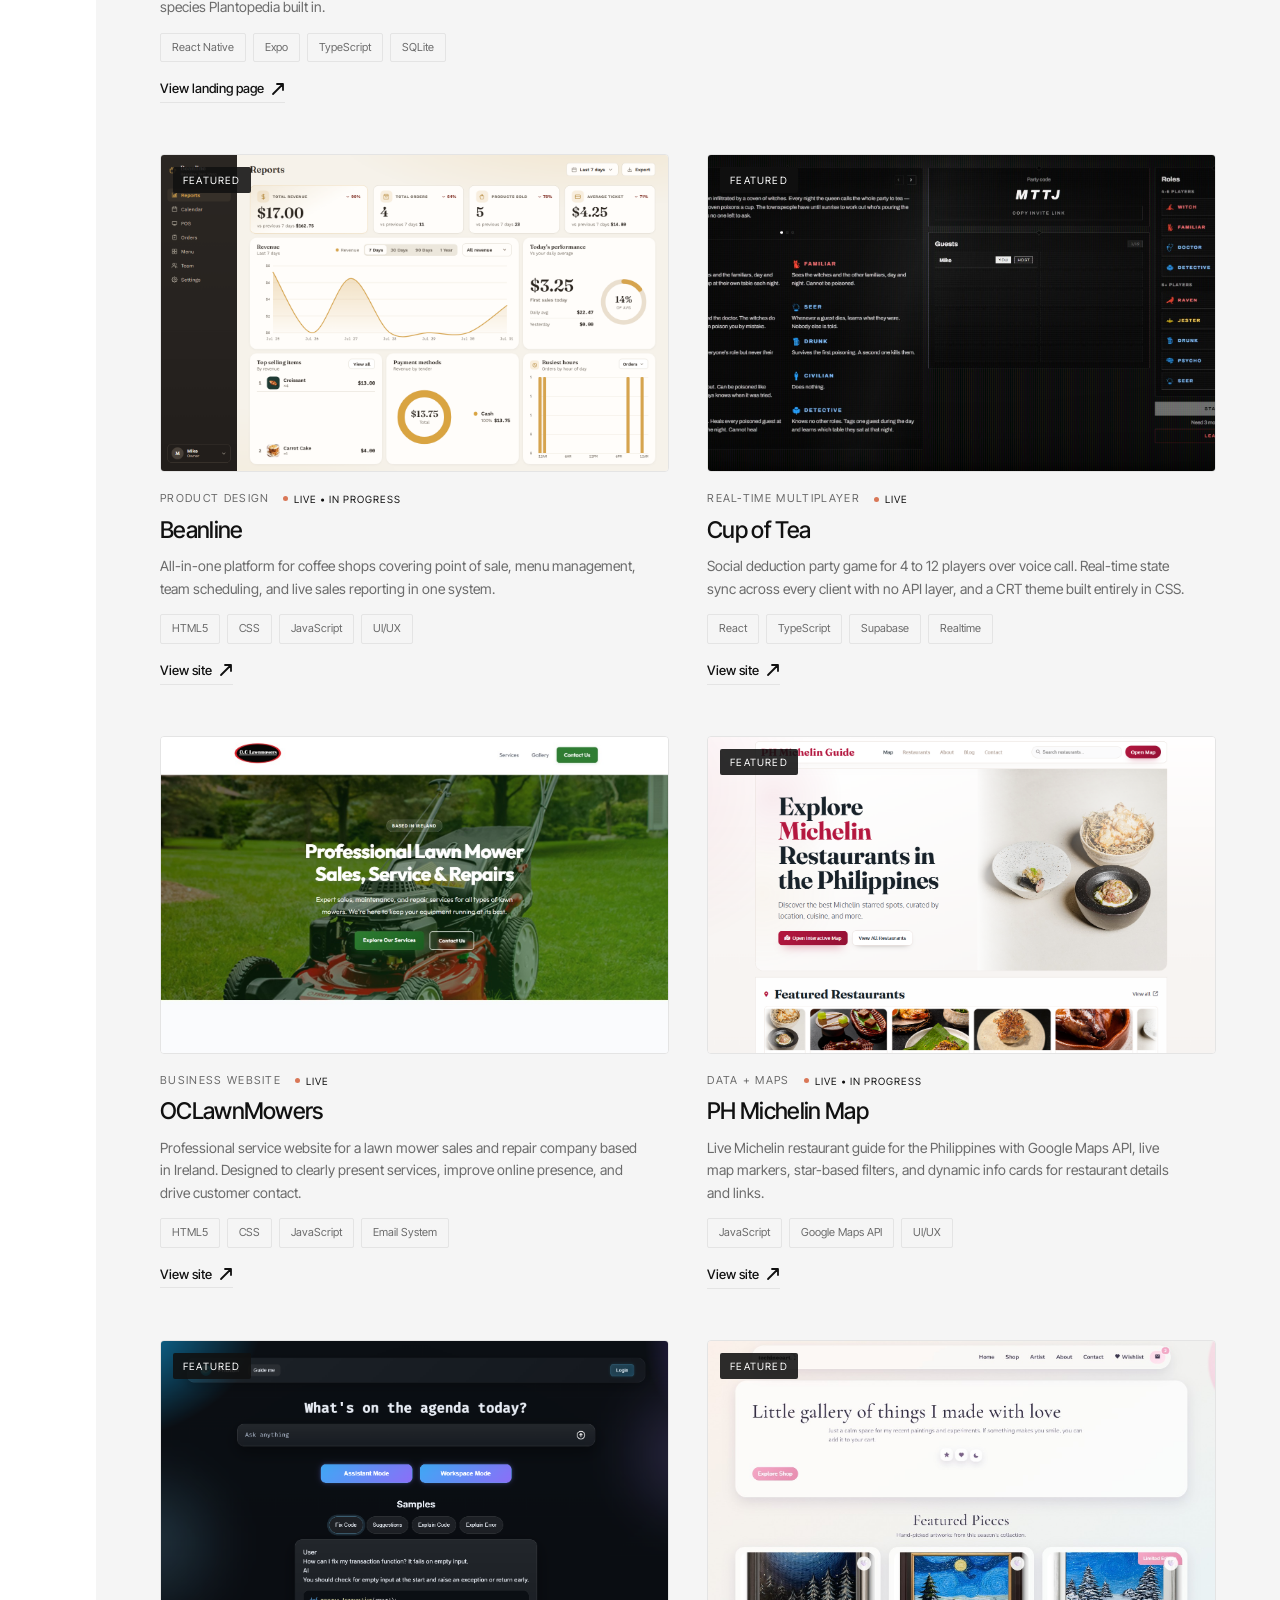
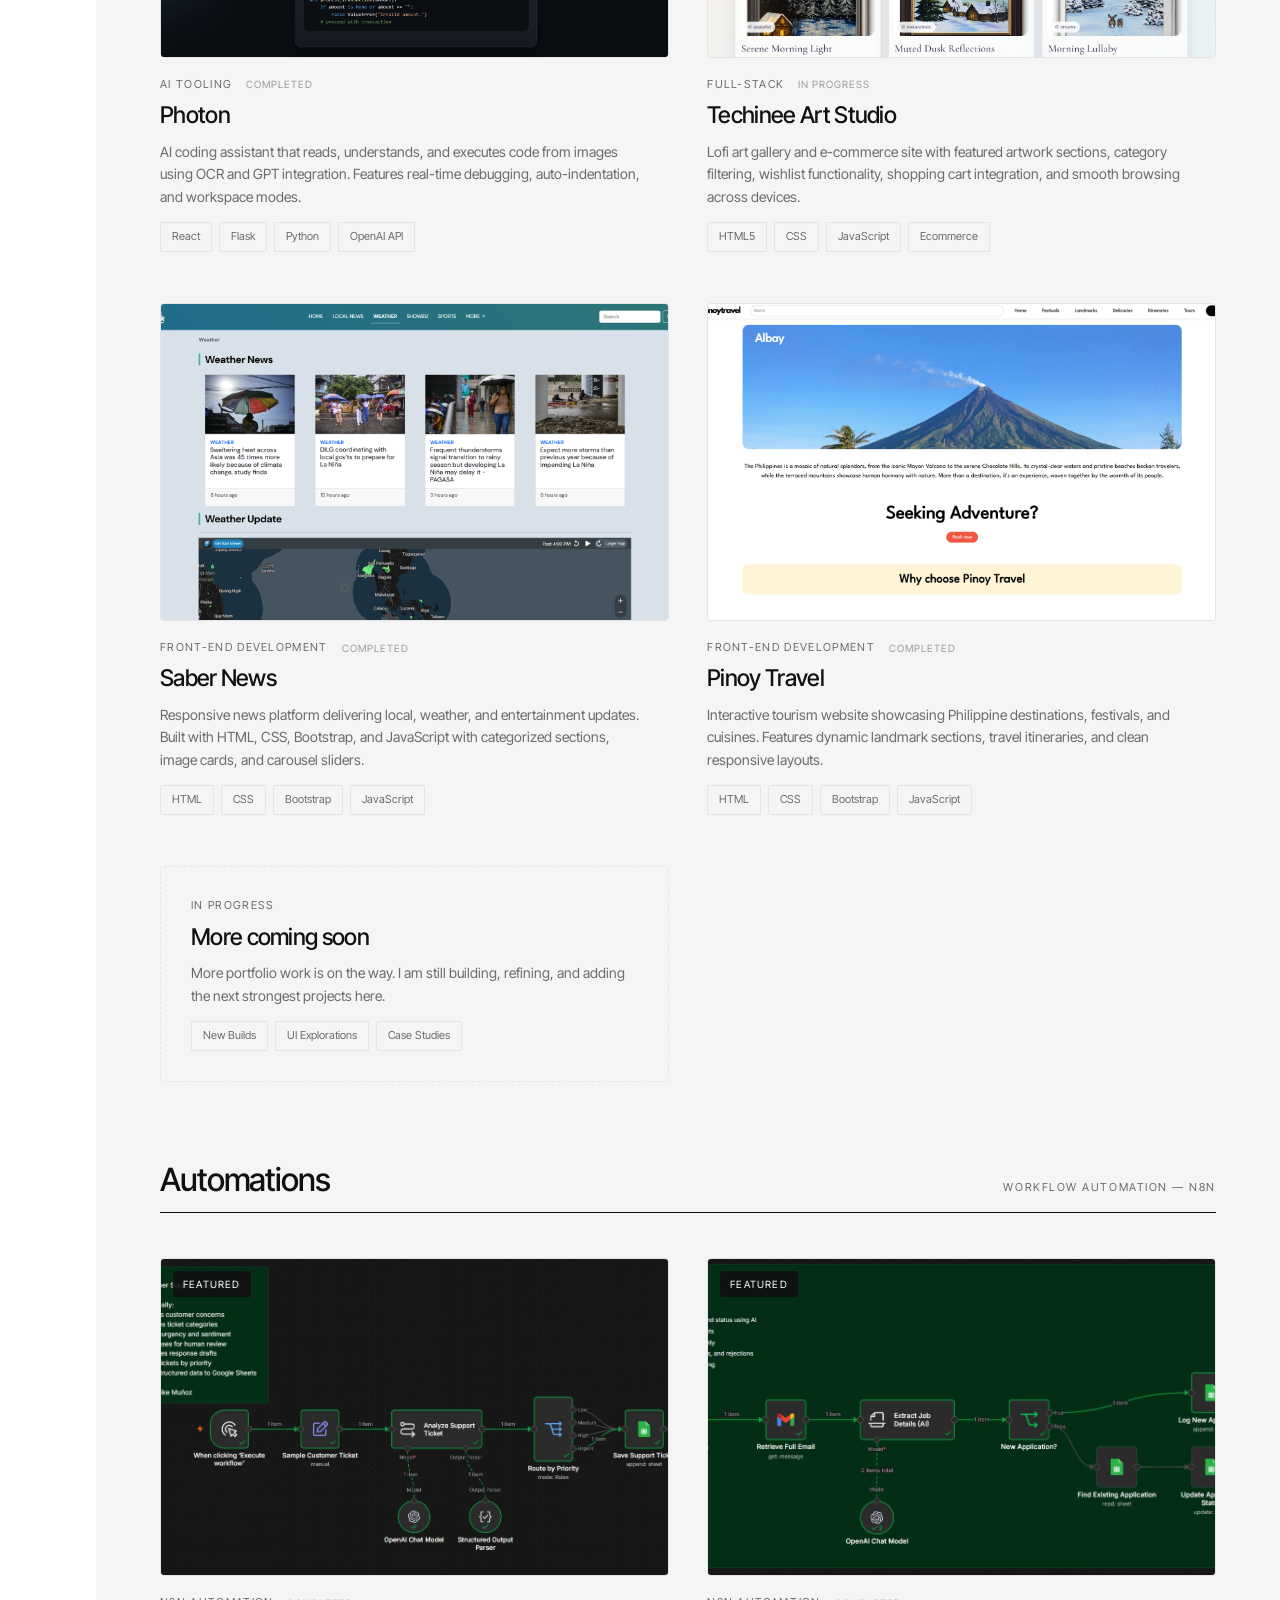
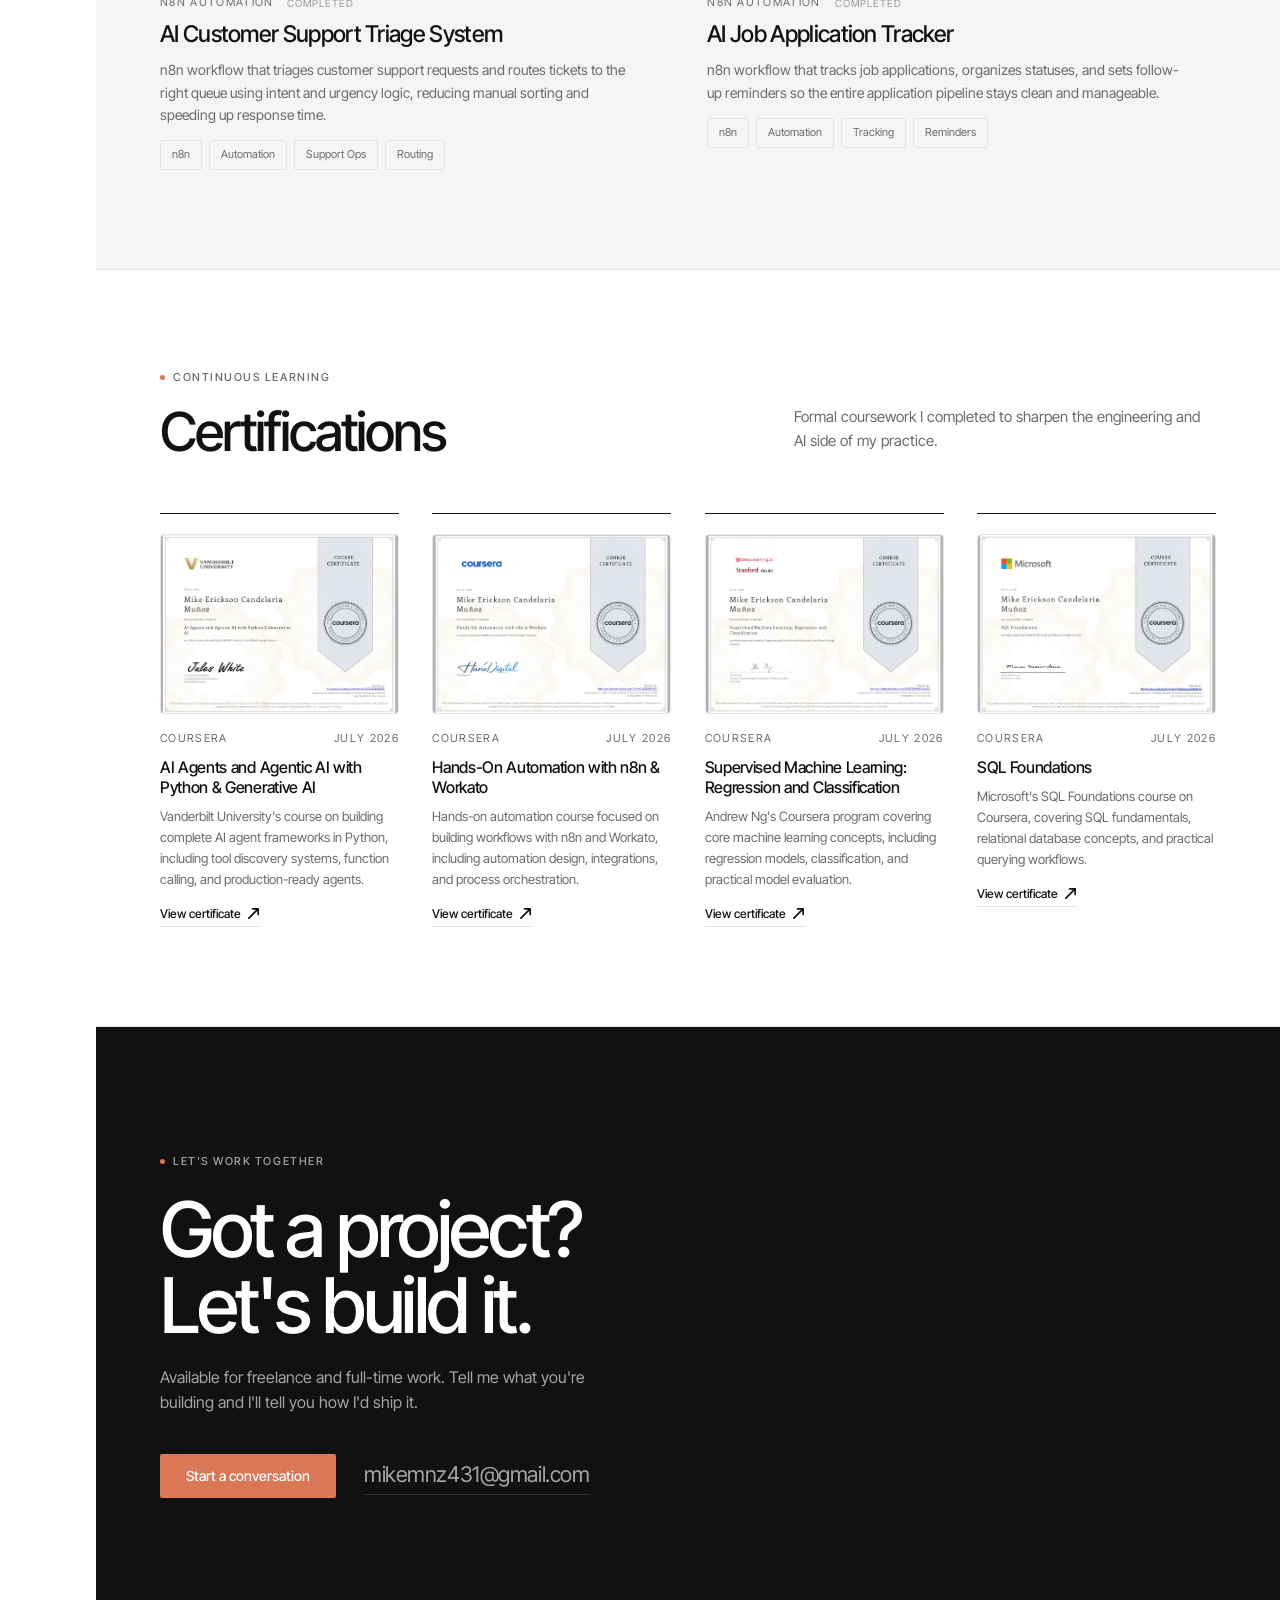
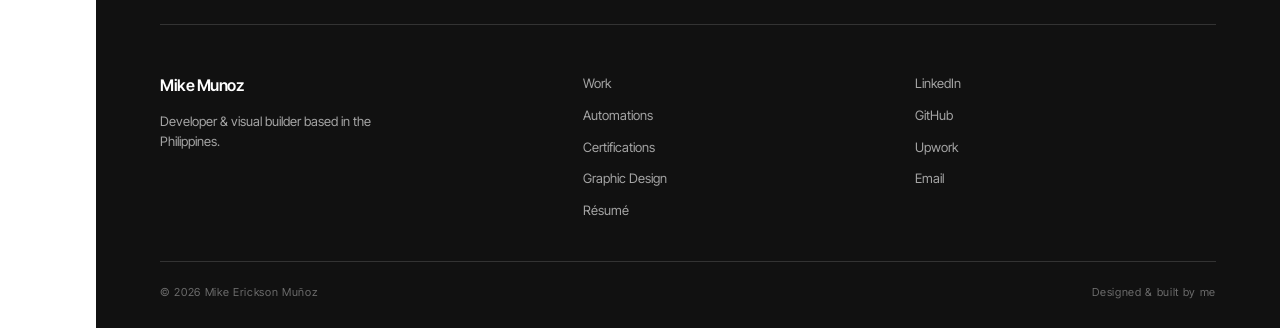
==== commit bc5c1e5e: "Add Cup of Tea to portfolio Browser-based social deduction game for 4 to 12 players over voice call," ====
--- a/index.html
+++ b/index.html
@@ -280,6 +280,38 @@
       </article>
 
       <article class="project-card" role="button" tabindex="0"
+        data-title="Cup of Tea"
+        data-tag="Real-Time Multiplayer"
+        data-status="live"
+        data-status-label="Live"
+        data-url="https://cup-of-tea-eta.vercel.app/"
+        data-desc="Cup of Tea is a browser-based social deduction game for 4 to 12 players, built for groups already talking over Discord. A host opens a table with a four-letter code, roles are dealt from a cast of ten, and play alternates between Night, where roles act in secret, and Day, where the table argues and votes. The interesting problem is that every player is looking at the same game state through a different lens: a Witch sees her coven, the Seer learns what the dead were, and ghosts see everything, so the server holds one truth and each client renders a filtered view of it. There is no API layer at all. React and TypeScript talk straight to Supabase, with Postgres holding game state and Realtime broadcasting every change, and actions apply optimistically before the round trip confirms them so a vote registers the instant you click it. I also built a WebRTC voice mesh with a Cloudflare TURN relay for NAT traversal, playtested it, and found it would not hold up past a handful of players, so I removed it completely rather than ship something unreliable. The CRT treatment on top, scanlines, phosphor mask, chromatic aberration and glitch, is pure CSS with no canvas or WebGL."
+        data-skills="React,TypeScript,Vite,Supabase,PostgreSQL,Realtime Sync,Game Design,CSS Effects"
+        data-imgs="assets/portfolio/cup-of-tea/1-lobby.jpg,assets/portfolio/cup-of-tea/2-title.jpg">
+        <div class="project-thumb">
+          <img src="assets/portfolio/cup-of-tea/1-lobby.jpg" alt="Cup of Tea lobby with party code and role selection" />
+          <span class="project-flag">Featured</span>
+        </div>
+        <div class="project-meta">
+          <div class="project-meta-top">
+            <p class="tag">Real-Time Multiplayer</p>
+            <span class="project-status status-live">
+              <span class="live-dot"></span>Live
+            </span>
+          </div>
+          <h4>Cup of Tea</h4>
+          <p>Social deduction party game for 4 to 12 players over voice call. Real-time state sync across every client with no API layer, and a CRT theme built entirely in CSS.</p>
+          <div class="project-skills">
+            <span>React</span><span>TypeScript</span><span>Supabase</span><span>Realtime</span>
+          </div>
+          <a href="https://cup-of-tea-eta.vercel.app/" target="_blank" rel="noopener" class="project-link" onclick="event.stopPropagation()">
+            View site
+            <svg width="14" height="14" viewBox="0 0 14 14" fill="none"><path d="M2 12L12 2M12 2H6M12 2v6" stroke="currentColor" stroke-width="1.8" stroke-linecap="round" stroke-linejoin="round"/></svg>
+          </a>
+        </div>
+      </article>
+
+      <article class="project-card" role="button" tabindex="0"
         data-title="OCLawnMowers"
         data-tag="Business Website"
         data-status="live"
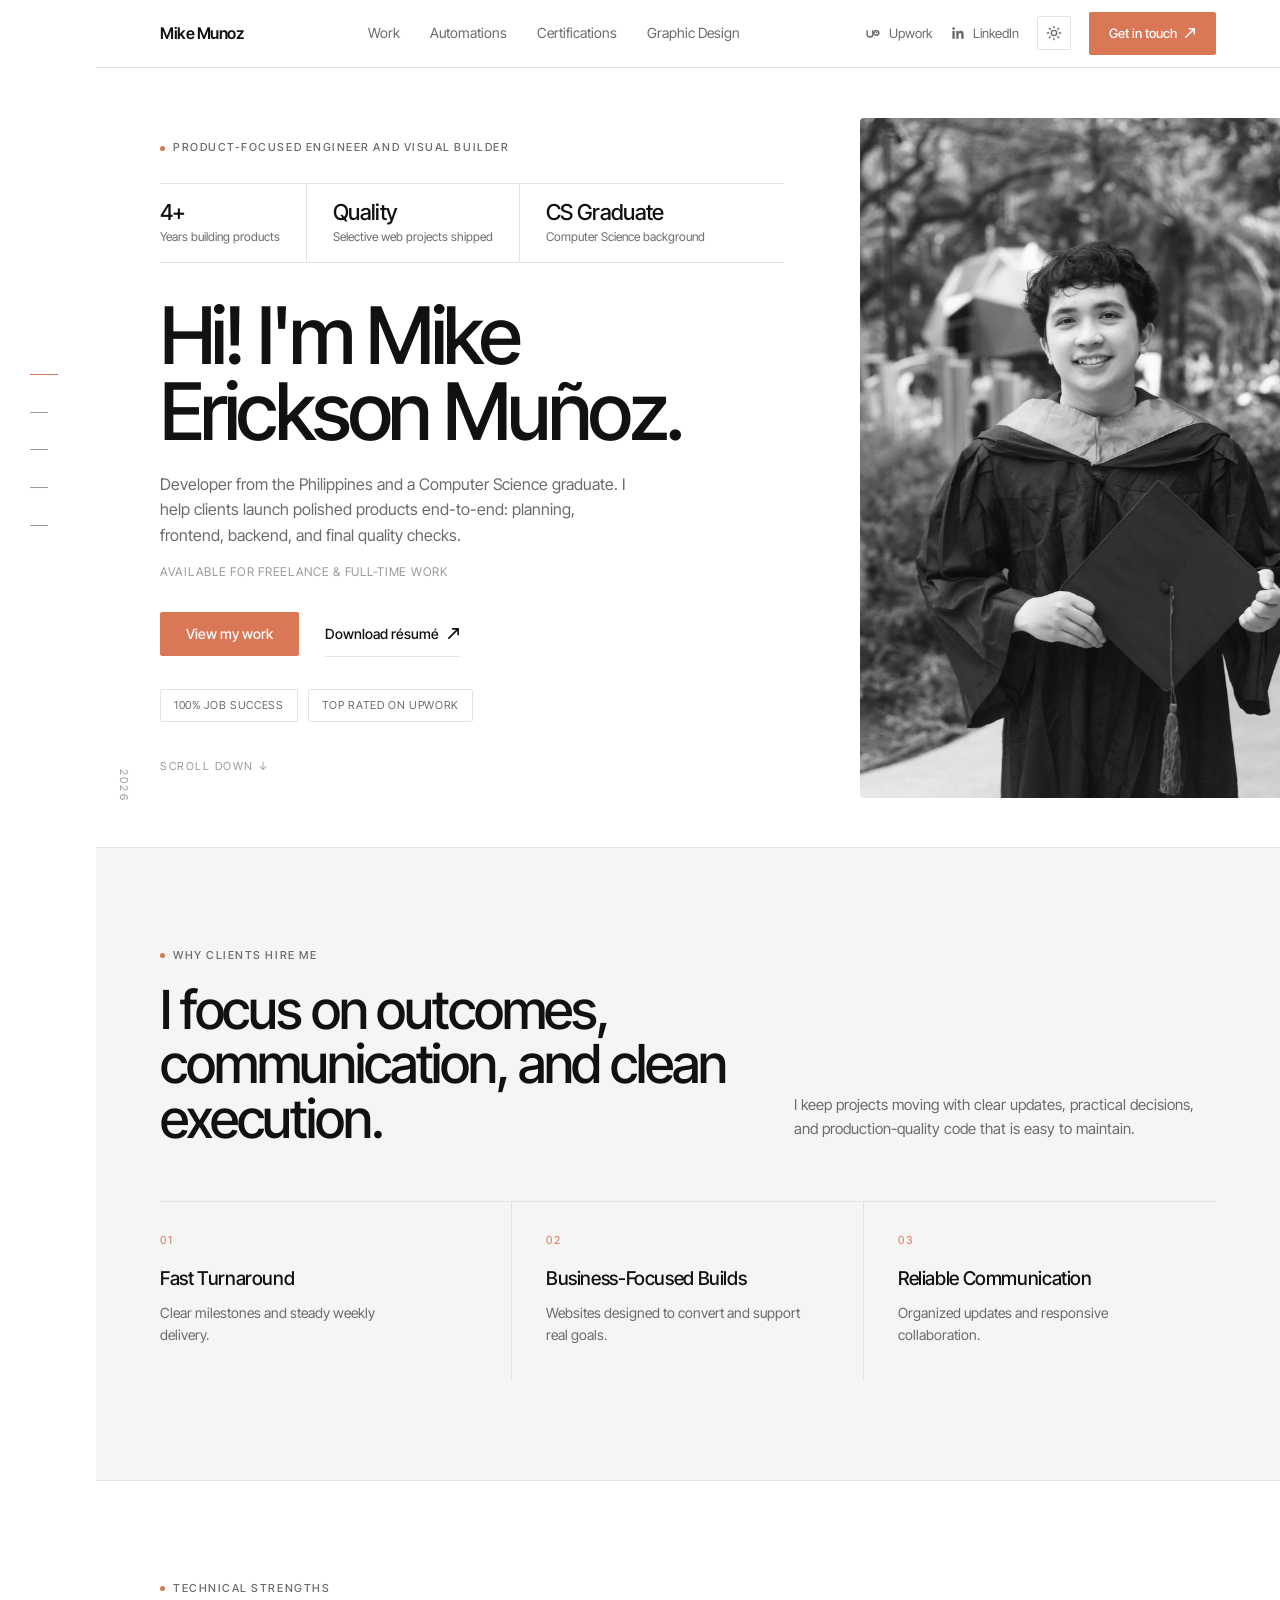
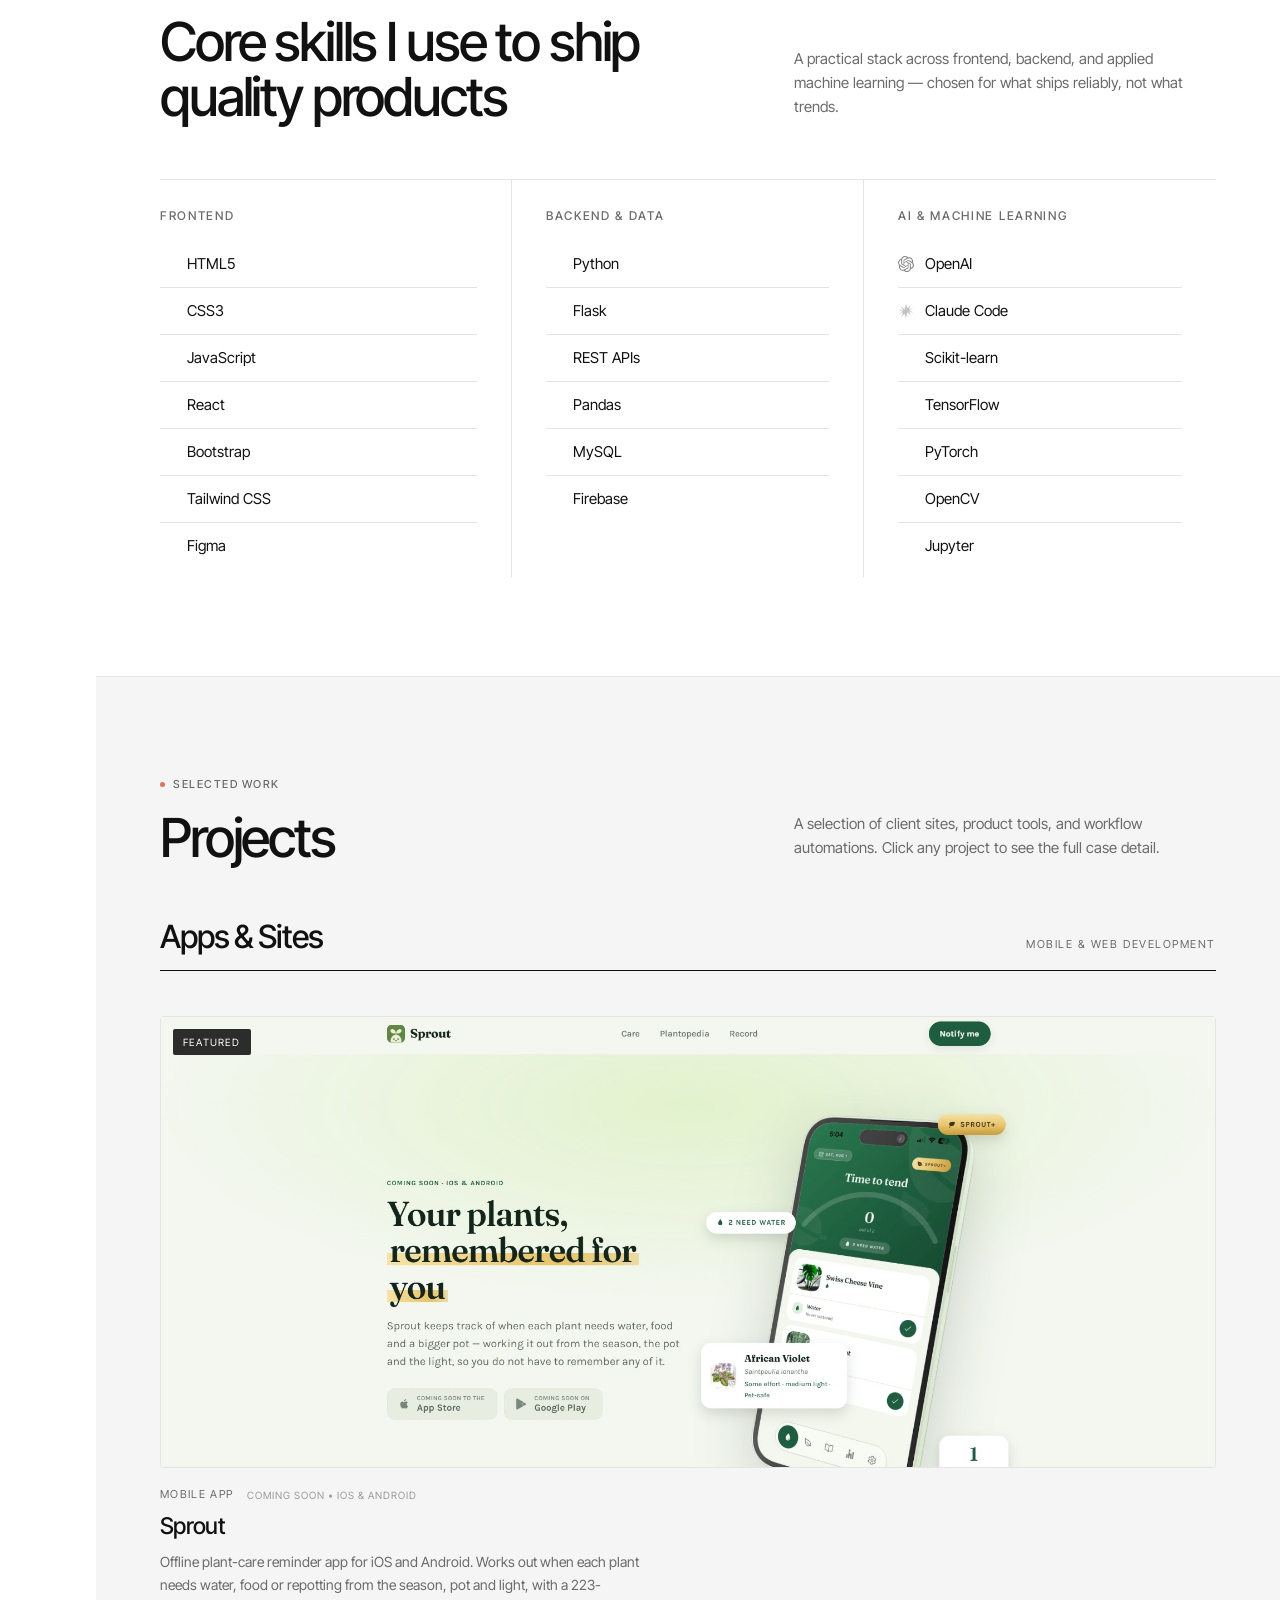
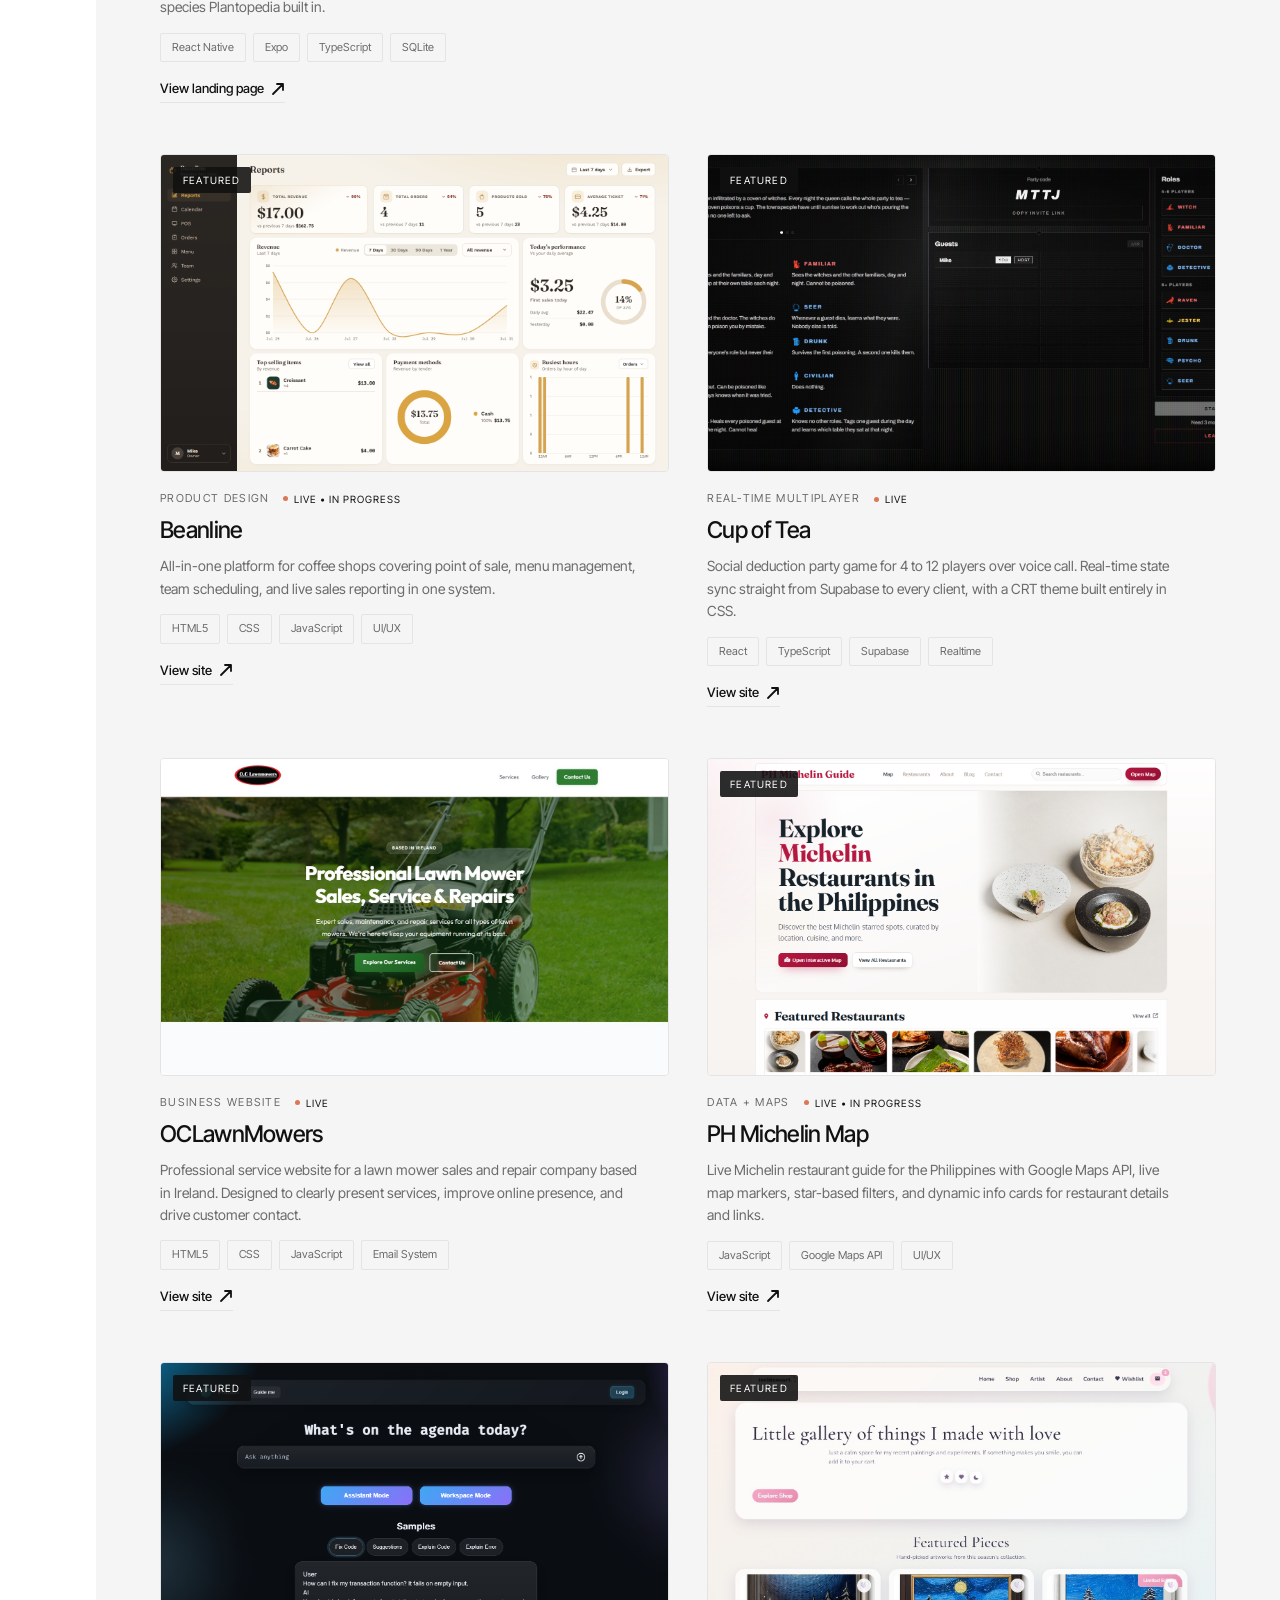
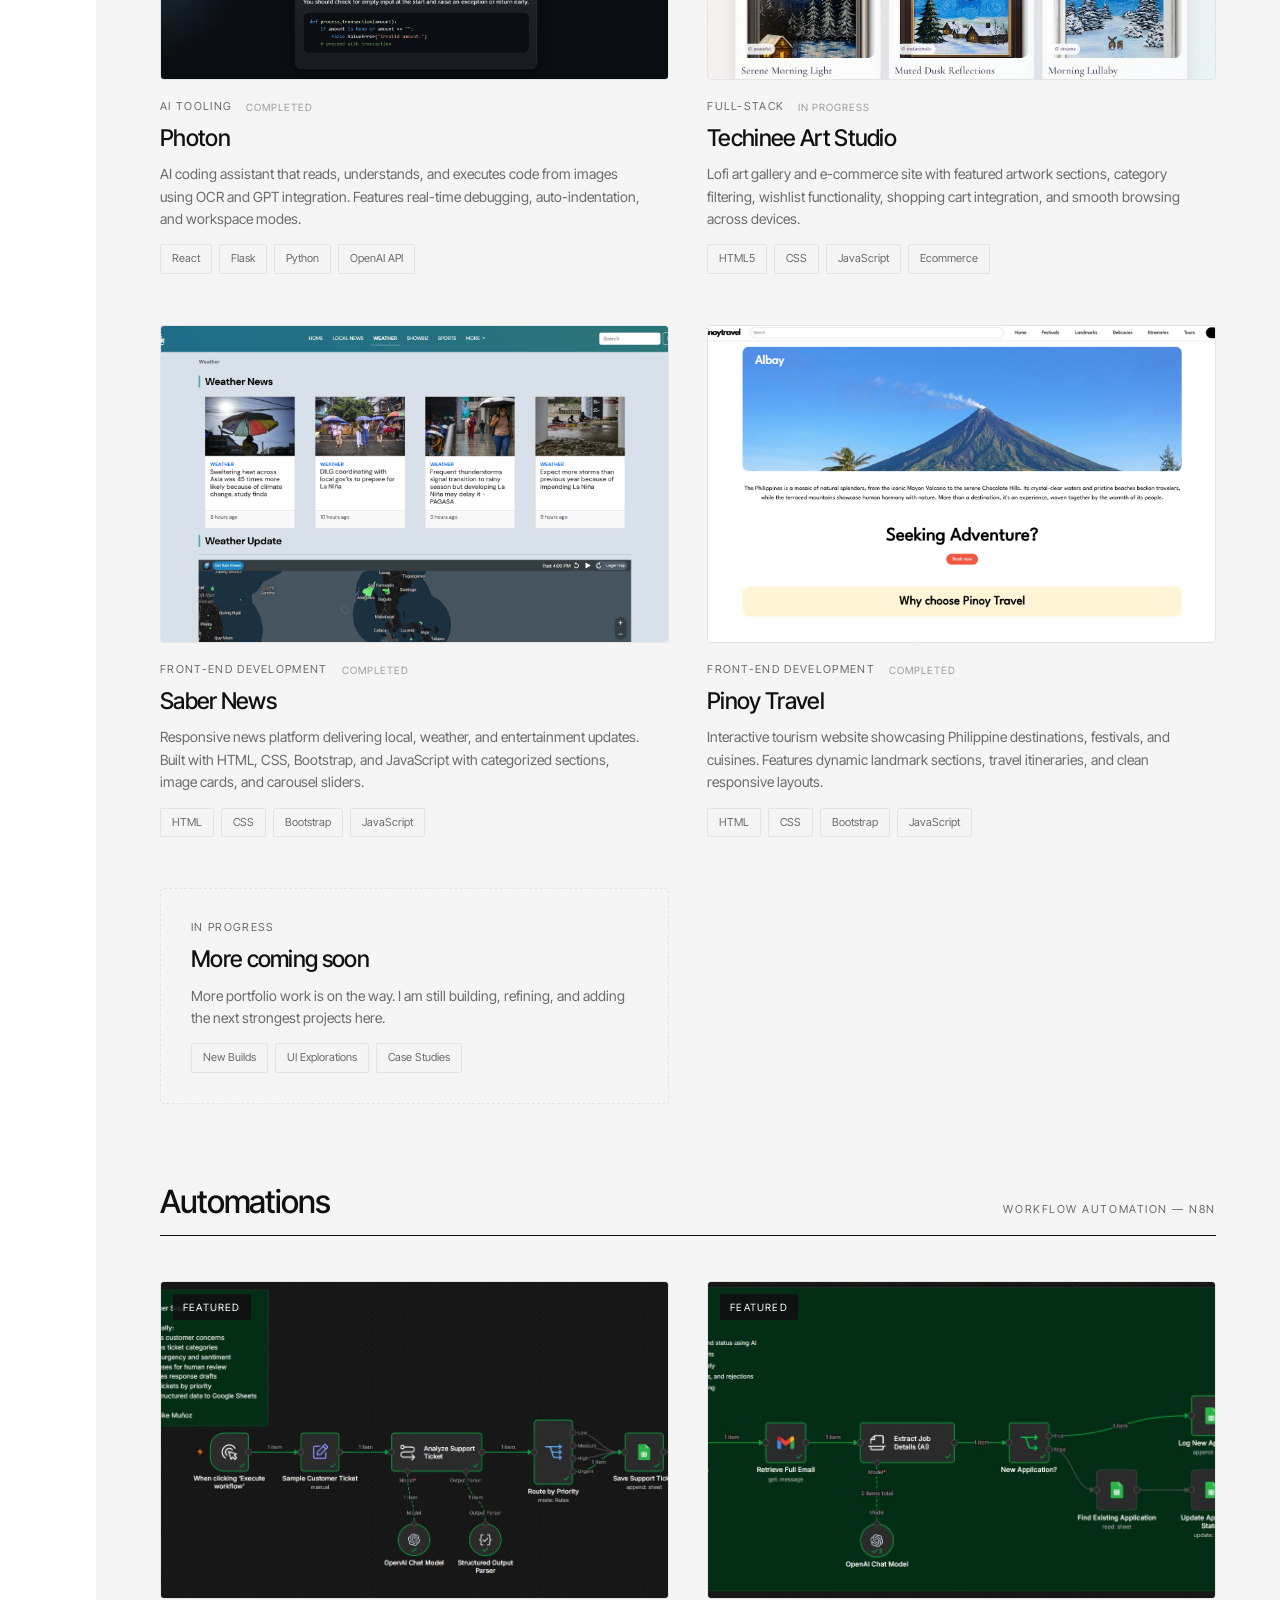
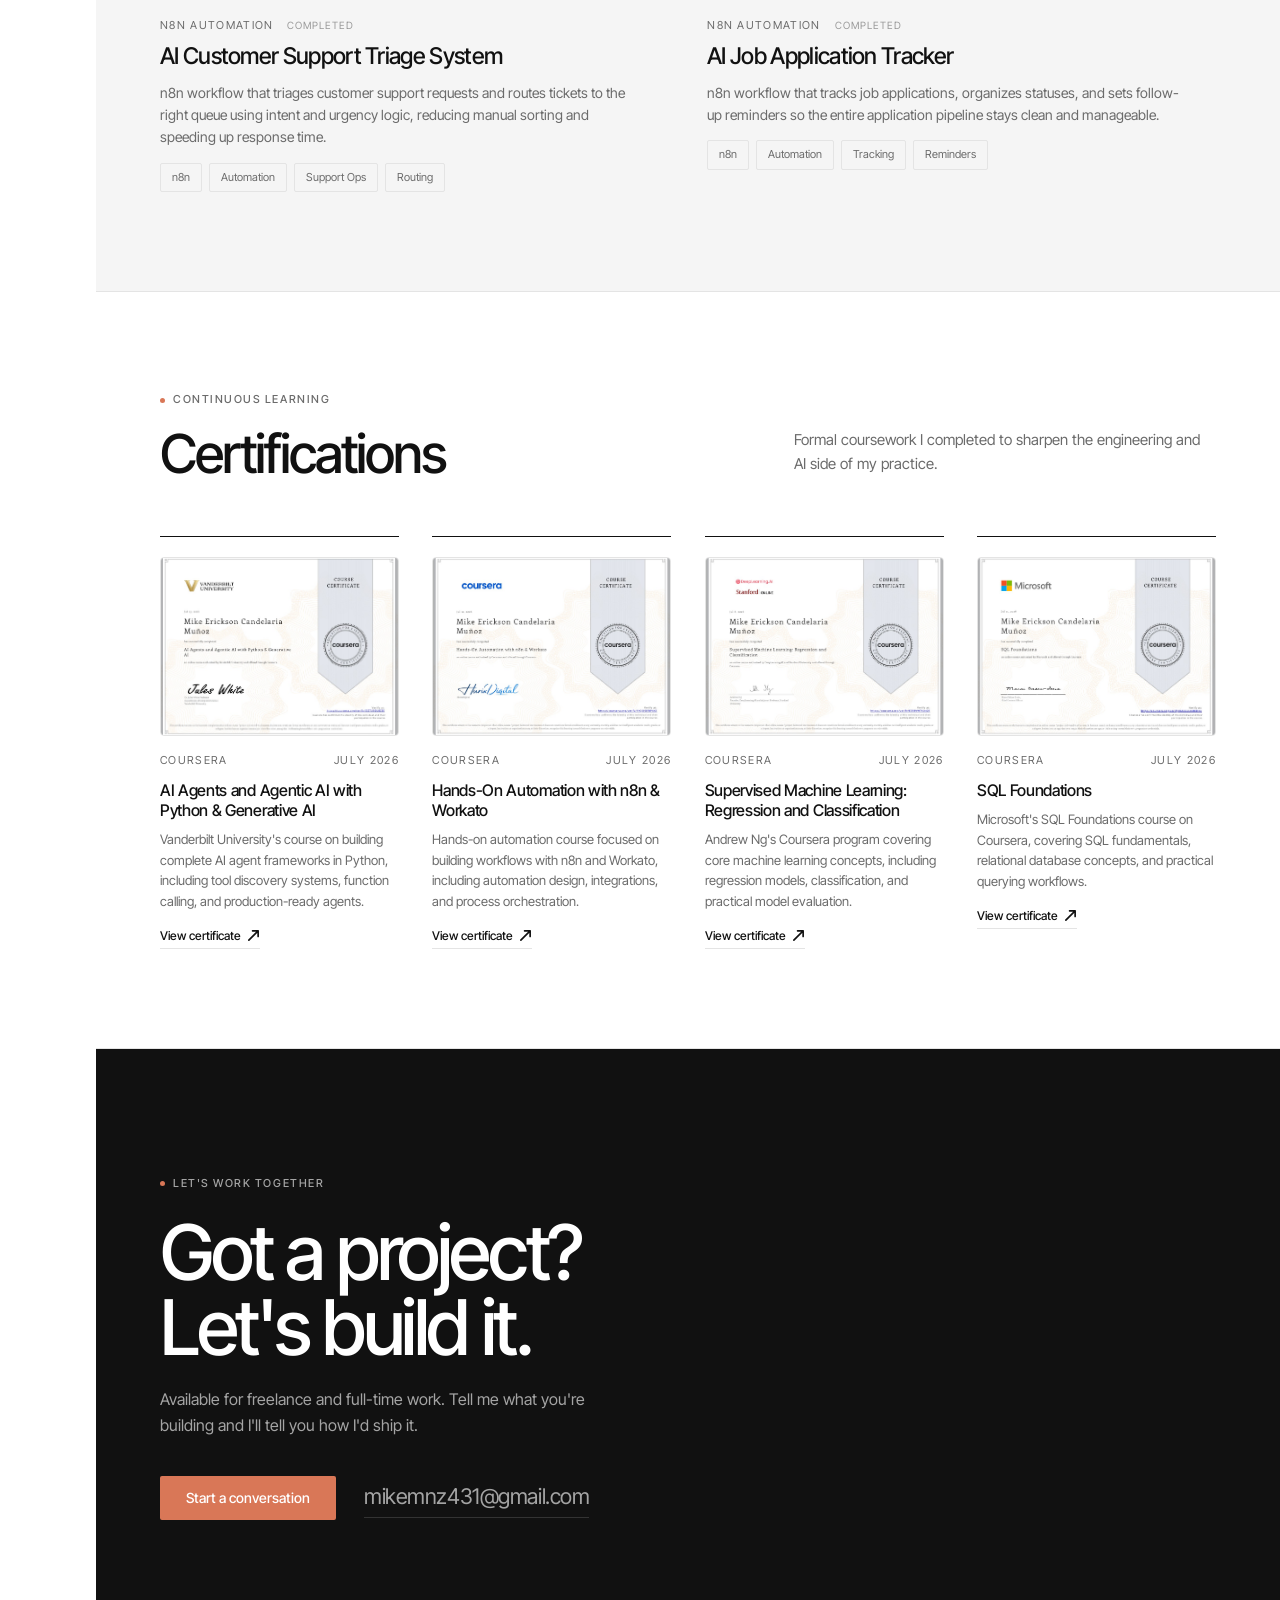
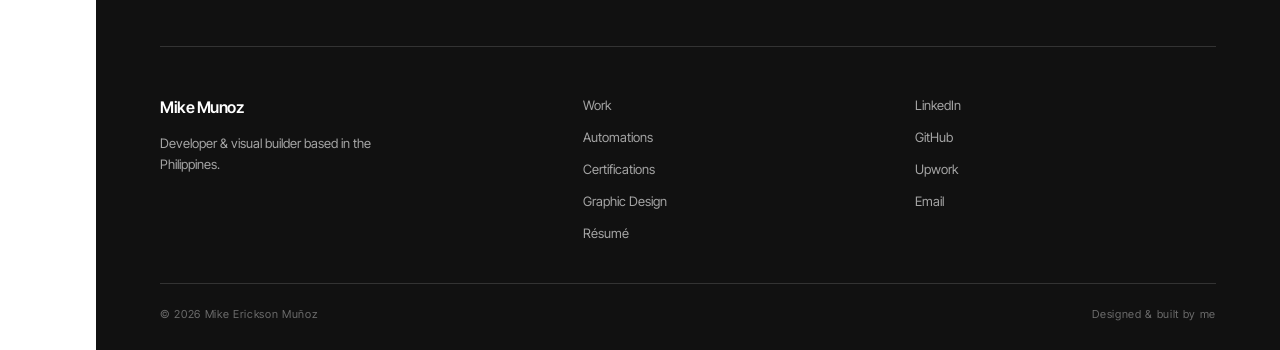
==== commit 94a76578: "Reword project descriptions in positive terms State what Cup of Tea and Sprout do rather than what t" ====
--- a/index.html
+++ b/index.html
@@ -223,7 +223,7 @@
         data-status-label="Coming Soon • iOS &amp; Android"
         data-url="https://sprout-one-sandy.vercel.app/"
         data-action-label="View Landing Page"
-        data-desc="Sprout is an offline plant-care reminder app for iOS and Android, built with React Native and Expo in TypeScript. It works out when each plant needs water, food or a bigger pot from the season, the pot and the light, so the schedule adapts instead of nagging on a fixed timer. A built-in Plantopedia covers 223 species with Latin names, difficulty, light needs and pet-safety flagged plainly, and anything not listed can be added with its own rhythm. The whole app runs on-device with local notifications and a SQLite store, so there is no backend and no account to create."
+        data-desc="Sprout is an offline plant-care reminder app for iOS and Android, built with React Native and Expo in TypeScript. It works out when each plant needs water, food or a bigger pot from the season, the pot and the light, so every schedule adapts to the plant in front of you. A built-in Plantopedia covers 223 species with Latin names, difficulty, light needs and pet-safety flagged plainly, and you can add your own plants with a rhythm you set yourself. The whole app runs on-device with local notifications and a SQLite store, so it works offline and opens straight to your plants."
         data-skills="React Native,Expo,TypeScript,SQLite,Local Notifications,Mobile UI/UX,iOS &amp; Android"
         data-imgs="assets/portfolio/sprout/1.jpg,assets/portfolio/sprout/2.jpg,assets/portfolio/sprout/3.jpg,assets/portfolio/sprout/4.jpg,assets/portfolio/sprout/5.jpg,assets/portfolio/sprout/6.jpg">
         <div class="project-thumb">
@@ -285,7 +285,7 @@
         data-status="live"
         data-status-label="Live"
         data-url="https://cup-of-tea-eta.vercel.app/"
-        data-desc="Cup of Tea is a browser-based social deduction game for 4 to 12 players, built for groups already talking over Discord. A host opens a table with a four-letter code, roles are dealt from a cast of ten, and play alternates between Night, where roles act in secret, and Day, where the table argues and votes. The interesting problem is that every player is looking at the same game state through a different lens: a Witch sees her coven, the Seer learns what the dead were, and ghosts see everything, so the server holds one truth and each client renders a filtered view of it. There is no API layer at all. React and TypeScript talk straight to Supabase, with Postgres holding game state and Realtime broadcasting every change, and actions apply optimistically before the round trip confirms them so a vote registers the instant you click it. I also built a WebRTC voice mesh with a Cloudflare TURN relay for NAT traversal, playtested it, and found it would not hold up past a handful of players, so I removed it completely rather than ship something unreliable. The CRT treatment on top, scanlines, phosphor mask, chromatic aberration and glitch, is pure CSS with no canvas or WebGL."
+        data-desc="Cup of Tea is a browser-based social deduction game for 4 to 12 players, built for groups already talking over Discord. A host opens a table with a four-letter code, roles are dealt from a cast of ten, and play alternates between Night, where roles act in secret, and Day, where the table argues and votes. Every player looks at the same game state through a different lens: a Witch sees her coven, the Seer learns what the dead were, and ghosts see everything, so the server holds one truth and each client renders its own filtered view. React and TypeScript talk directly to Supabase, with Postgres holding game state and Realtime broadcasting every change to every client as it happens. Actions apply optimistically ahead of the round trip, so a vote registers the instant you click it. The CRT treatment on top, scanlines, phosphor mask, chromatic aberration and glitch, is built entirely in CSS."
         data-skills="React,TypeScript,Vite,Supabase,PostgreSQL,Realtime Sync,Game Design,CSS Effects"
         data-imgs="assets/portfolio/cup-of-tea/1-lobby.jpg,assets/portfolio/cup-of-tea/2-title.jpg">
         <div class="project-thumb">
@@ -300,7 +300,7 @@
             </span>
           </div>
           <h4>Cup of Tea</h4>
-          <p>Social deduction party game for 4 to 12 players over voice call. Real-time state sync across every client with no API layer, and a CRT theme built entirely in CSS.</p>
+          <p>Social deduction party game for 4 to 12 players over voice call. Real-time state sync straight from Supabase to every client, with a CRT theme built entirely in CSS.</p>
           <div class="project-skills">
             <span>React</span><span>TypeScript</span><span>Supabase</span><span>Realtime</span>
           </div>
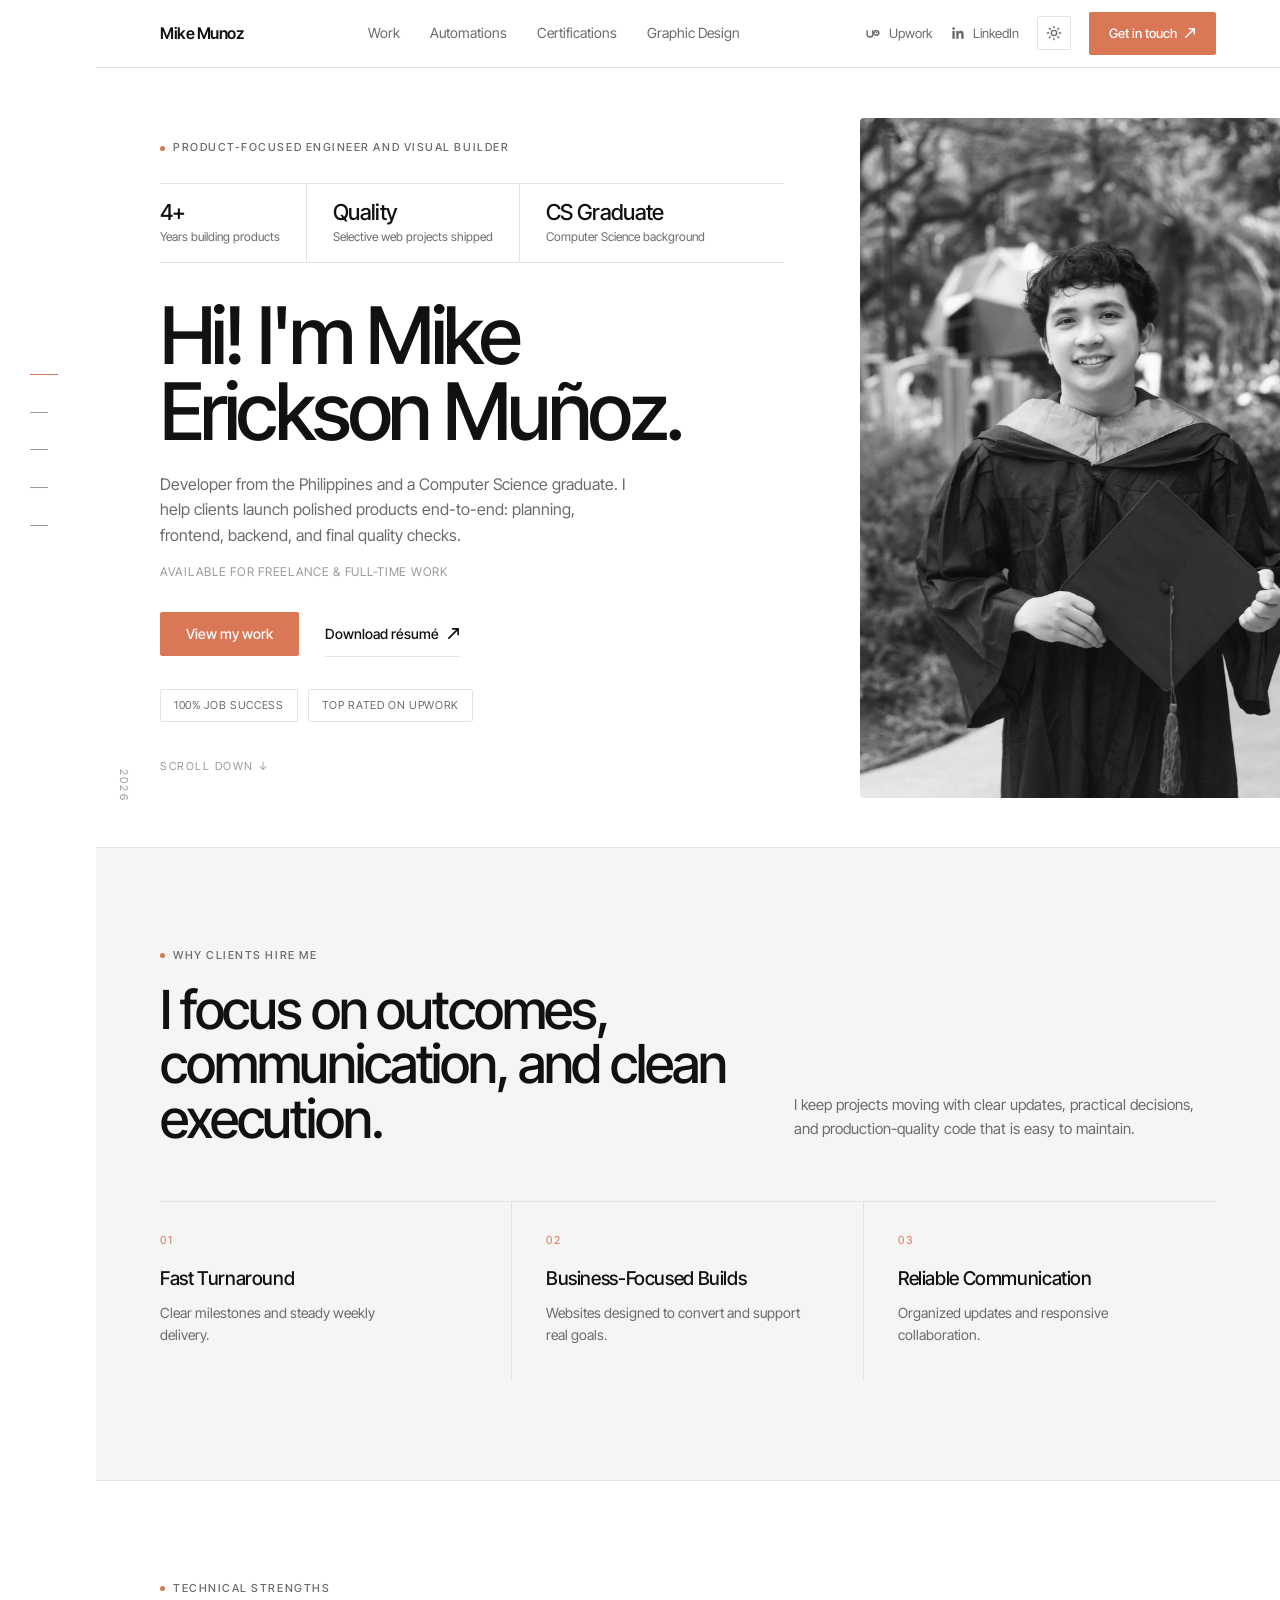
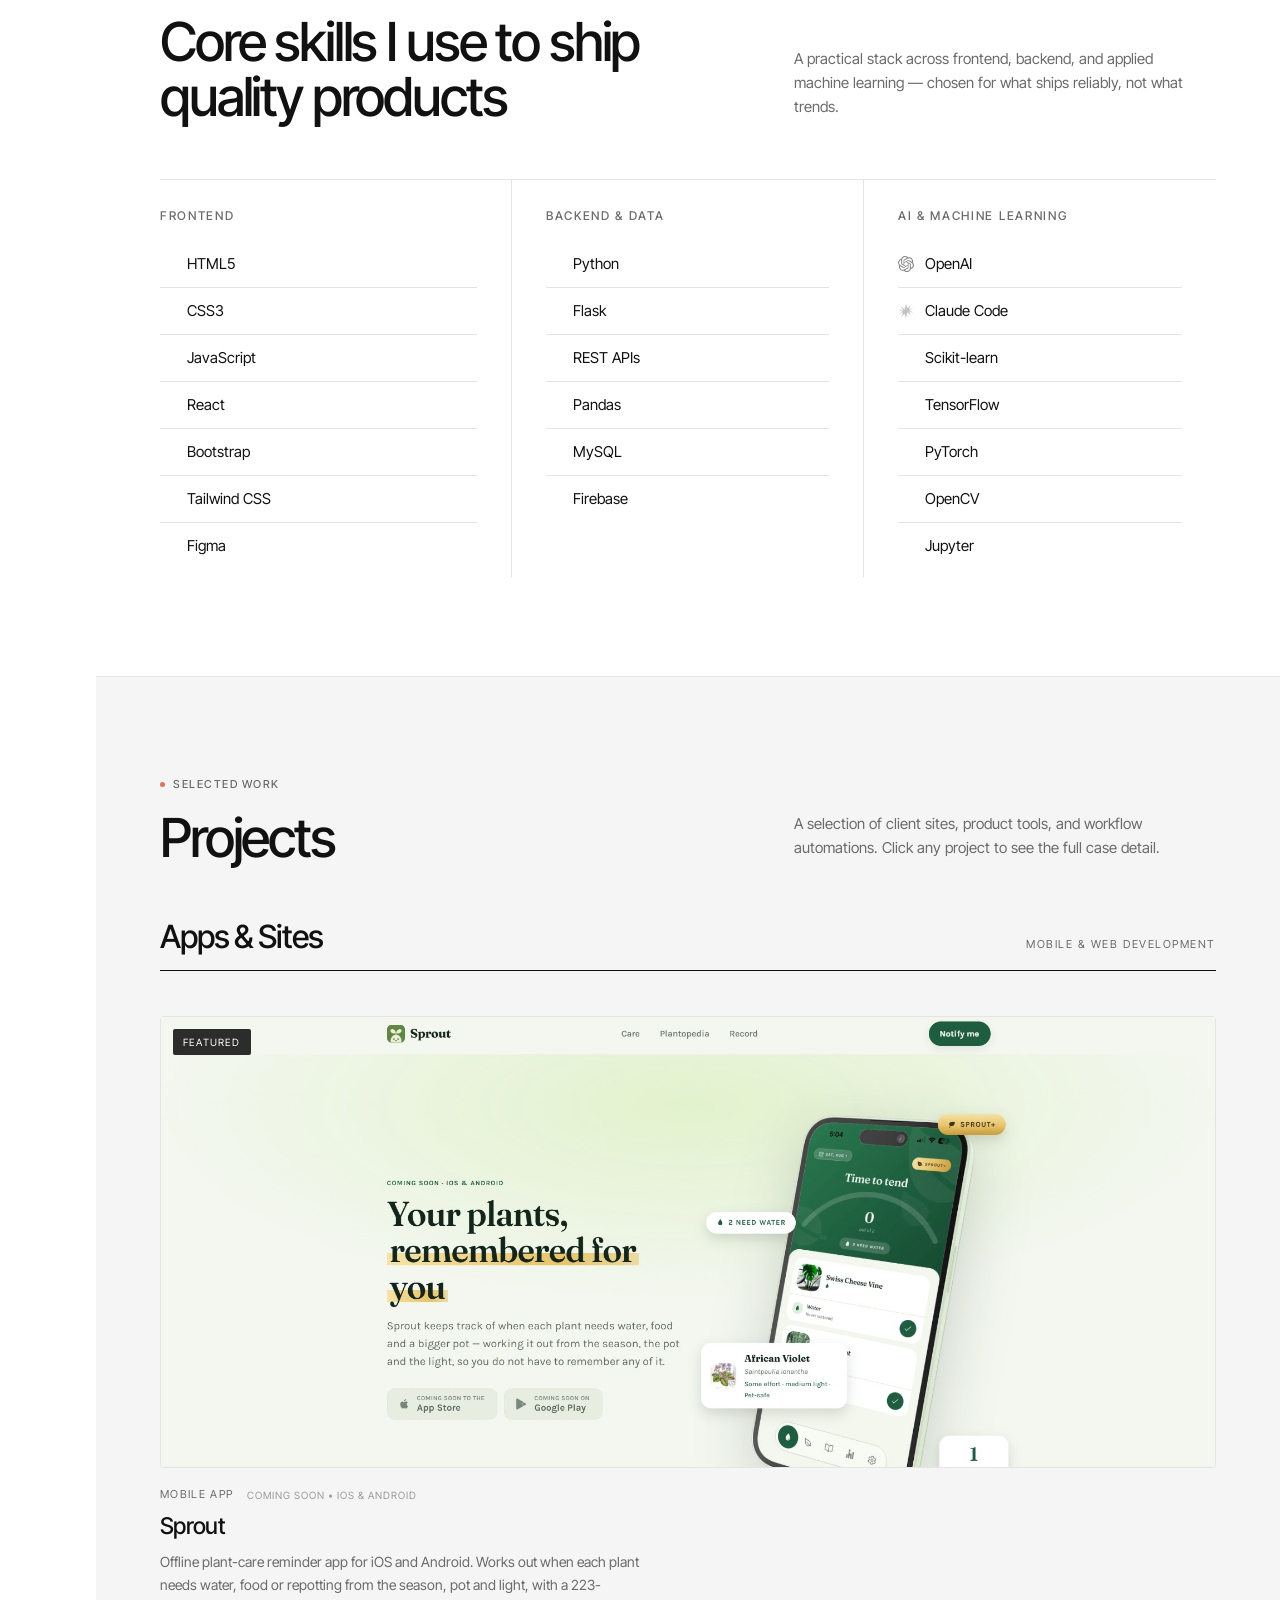
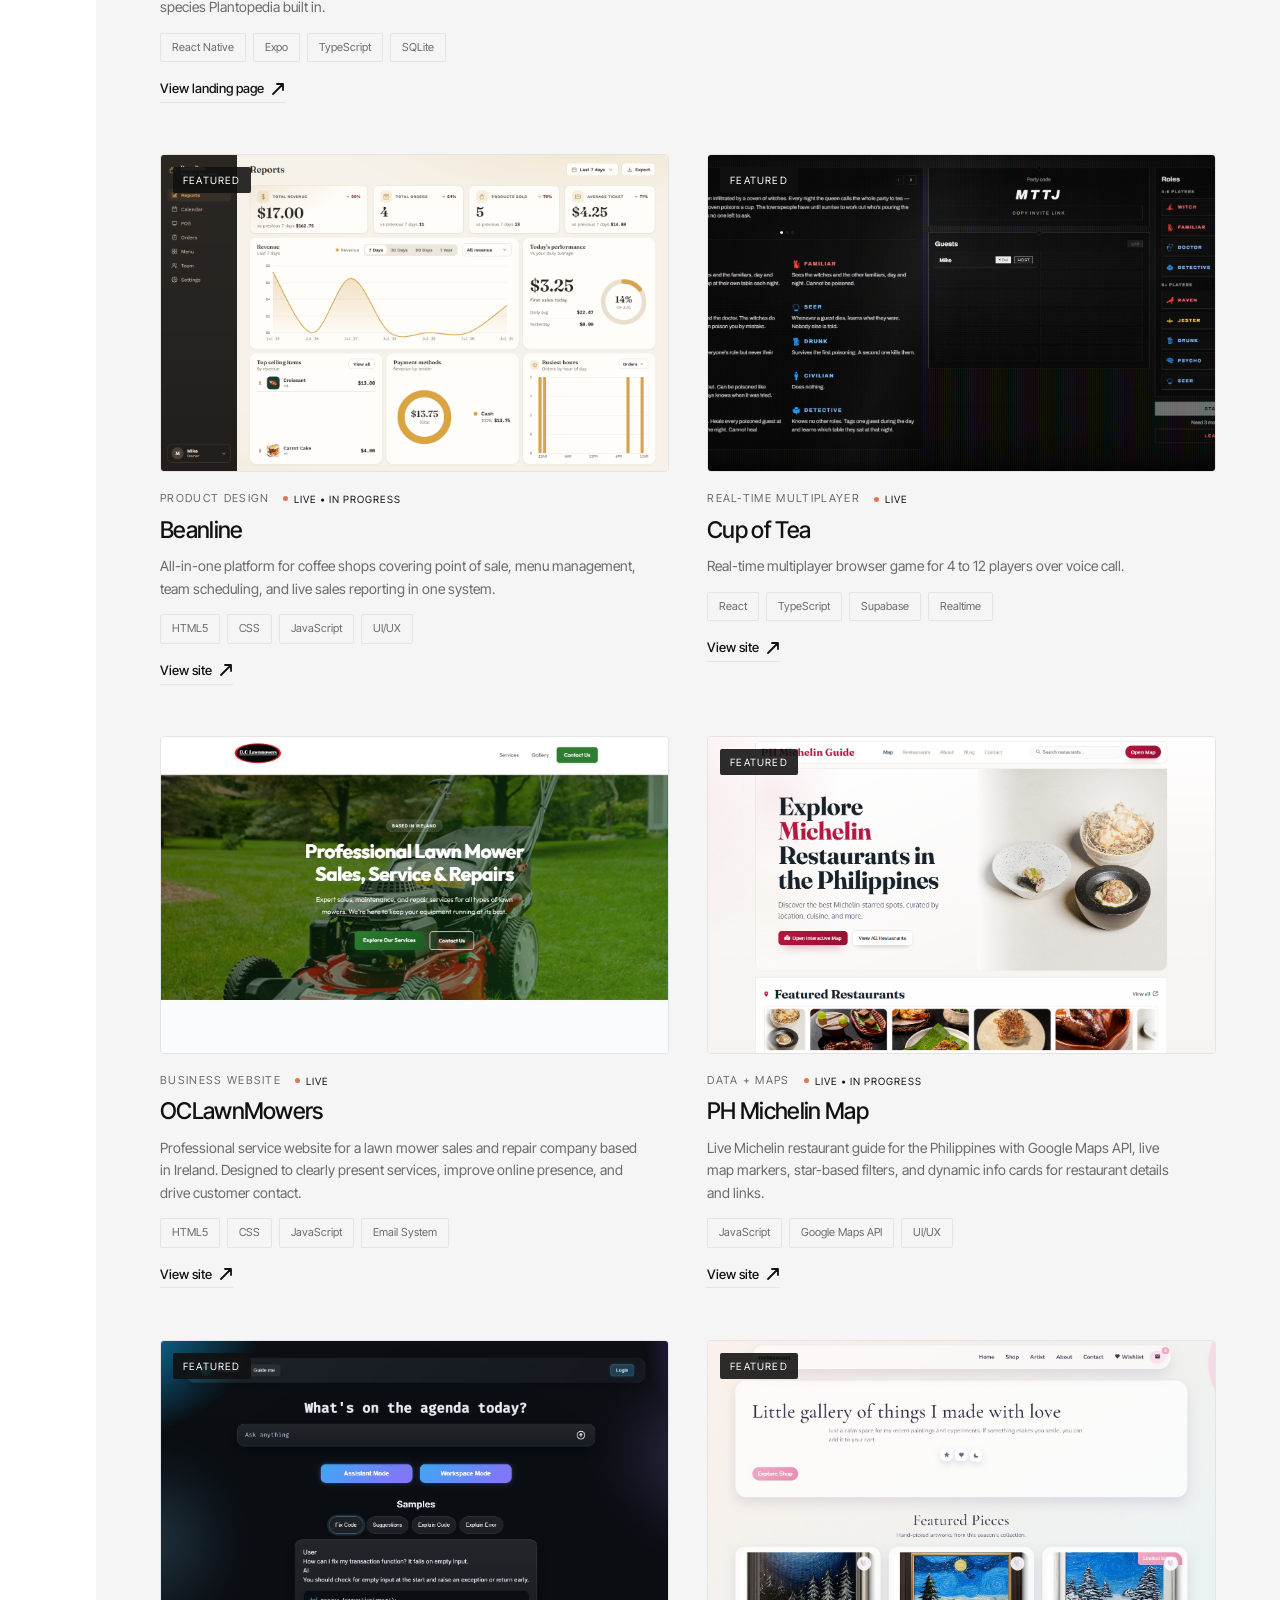
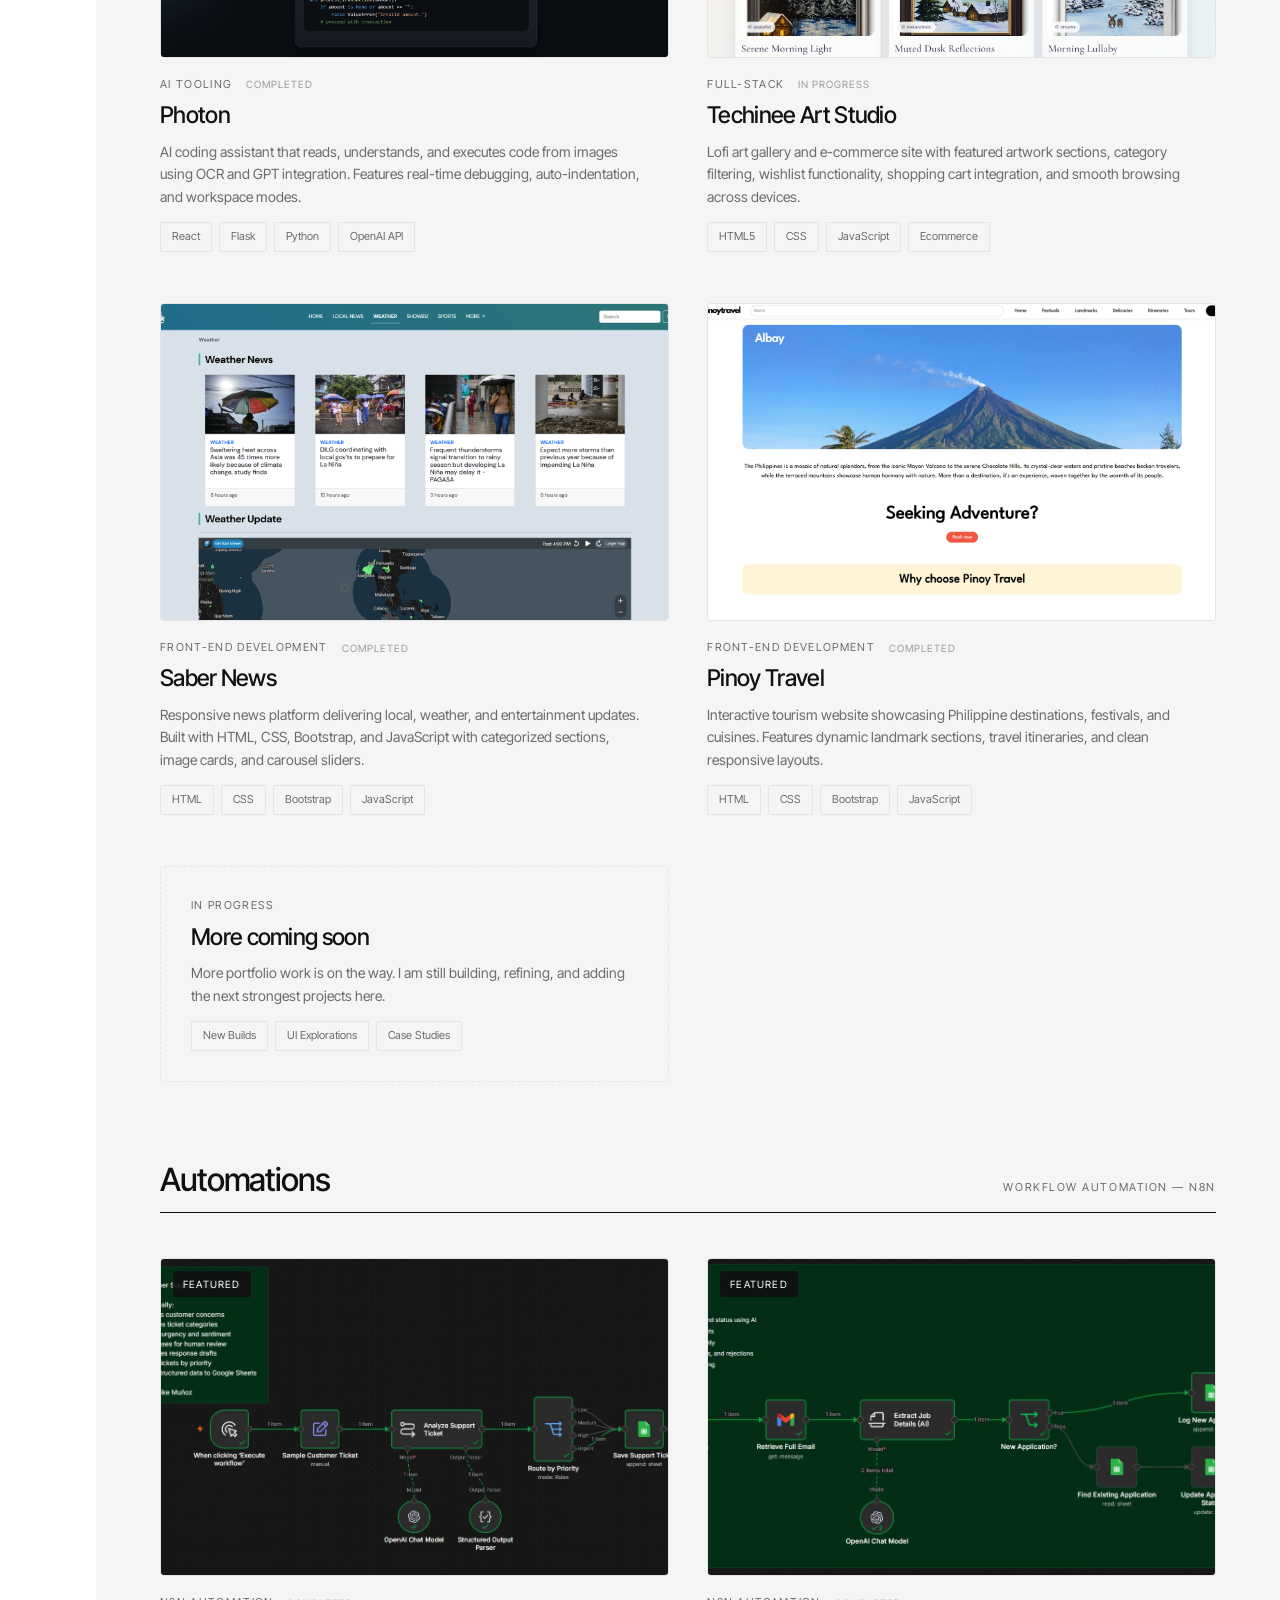
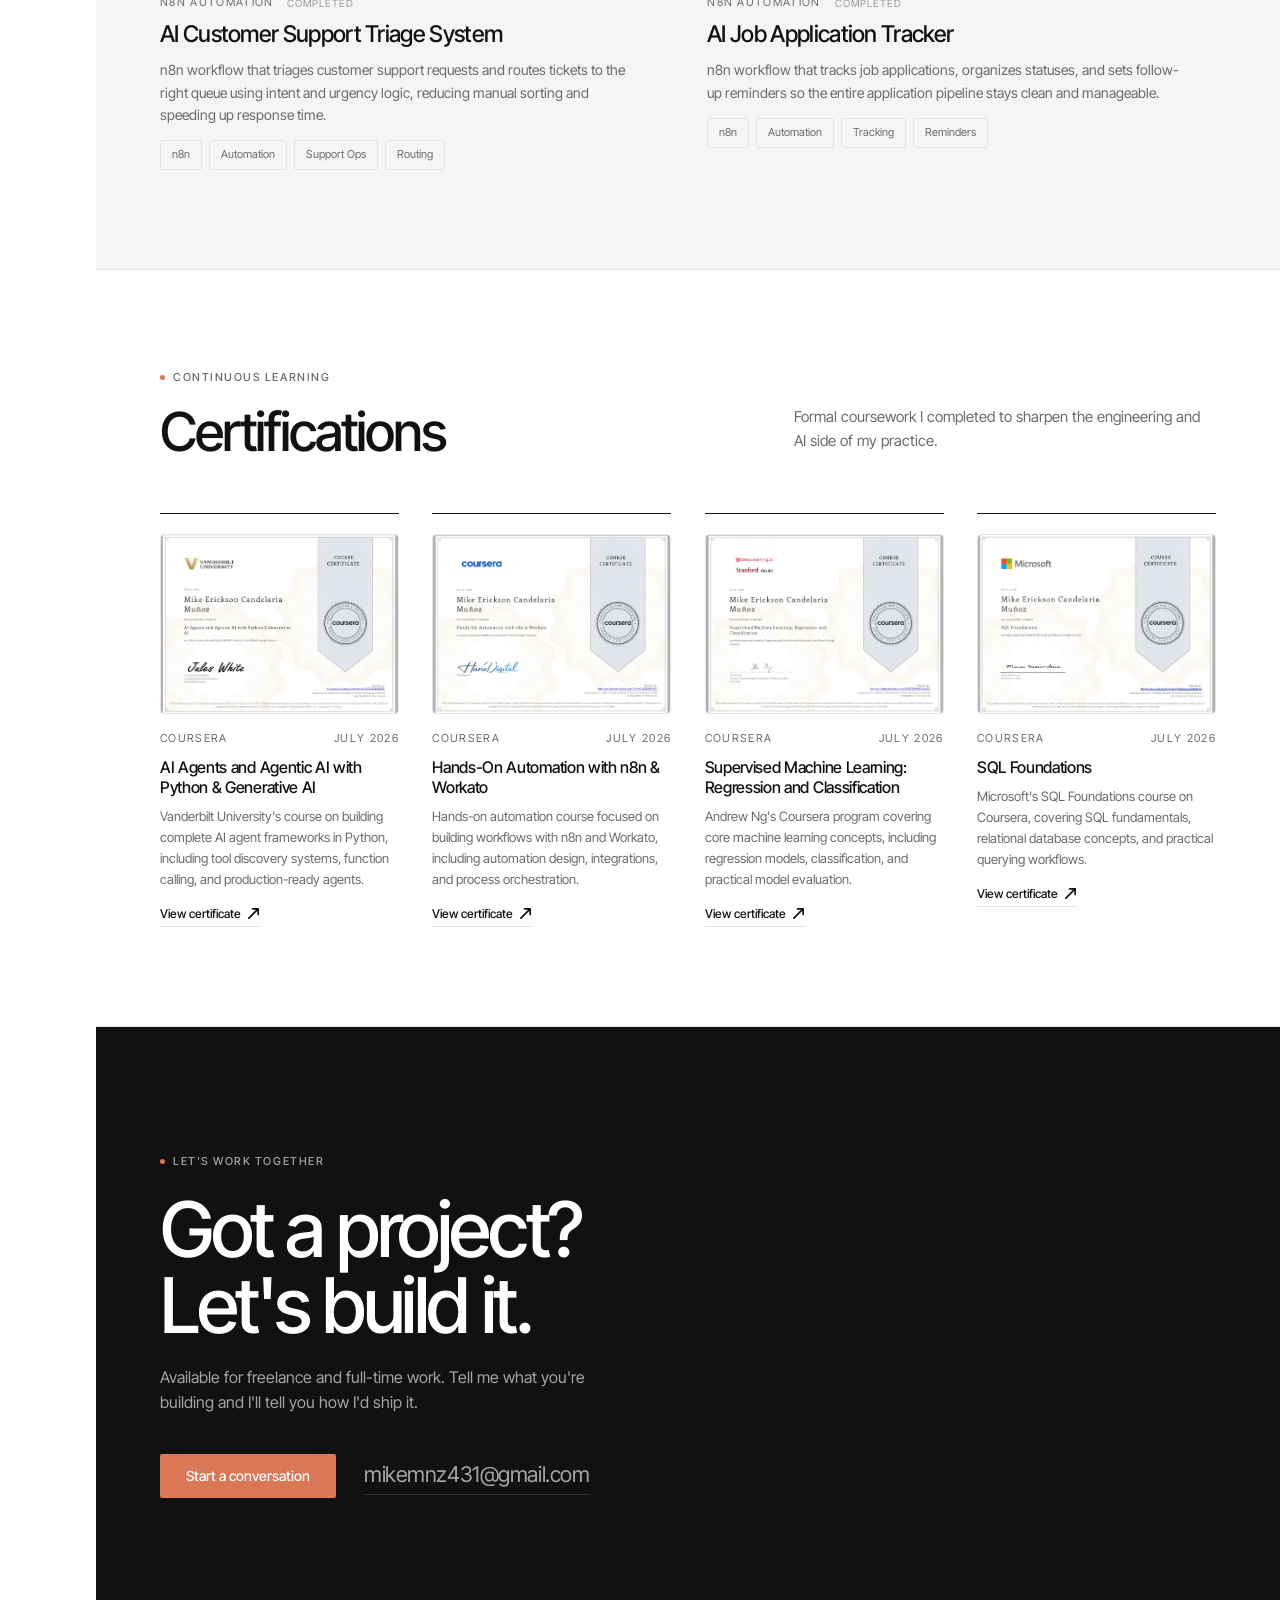
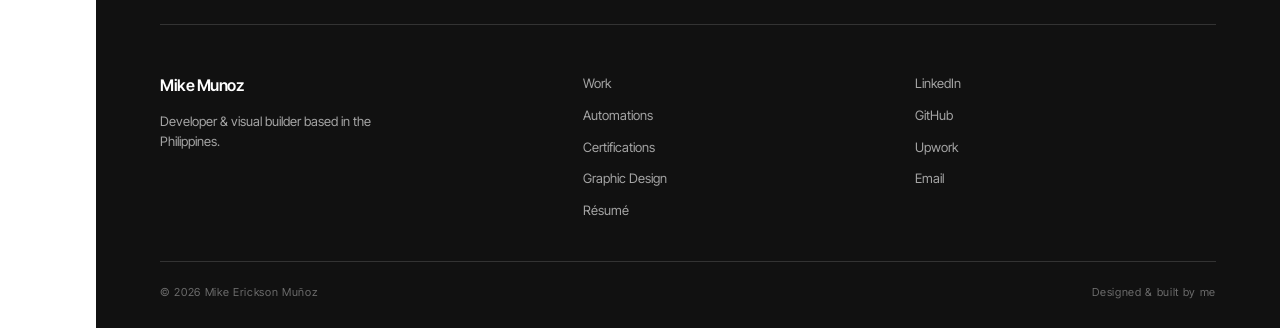
==== commit 561d2f73: "Trim the Cup of Tea description Say what the game is and what it was built with. The rules, roles an" ====
--- a/index.html
+++ b/index.html
@@ -285,7 +285,7 @@
         data-status="live"
         data-status-label="Live"
         data-url="https://cup-of-tea-eta.vercel.app/"
-        data-desc="Cup of Tea is a browser-based social deduction game for 4 to 12 players, built for groups already talking over Discord. A host opens a table with a four-letter code, roles are dealt from a cast of ten, and play alternates between Night, where roles act in secret, and Day, where the table argues and votes. Every player looks at the same game state through a different lens: a Witch sees her coven, the Seer learns what the dead were, and ghosts see everything, so the server holds one truth and each client renders its own filtered view. React and TypeScript talk directly to Supabase, with Postgres holding game state and Realtime broadcasting every change to every client as it happens. Actions apply optimistically ahead of the round trip, so a vote registers the instant you click it. The CRT treatment on top, scanlines, phosphor mask, chromatic aberration and glitch, is built entirely in CSS."
+        data-desc="A real-time multiplayer party game for 4 to 12 players, played in the browser alongside a voice call. Built with React and TypeScript on Supabase, with game state syncing live across every player. The CRT-styled interface is built entirely in CSS."
         data-skills="React,TypeScript,Vite,Supabase,PostgreSQL,Realtime Sync,Game Design,CSS Effects"
         data-imgs="assets/portfolio/cup-of-tea/1-lobby.jpg,assets/portfolio/cup-of-tea/2-title.jpg">
         <div class="project-thumb">
@@ -300,7 +300,7 @@
             </span>
           </div>
           <h4>Cup of Tea</h4>
-          <p>Social deduction party game for 4 to 12 players over voice call. Real-time state sync straight from Supabase to every client, with a CRT theme built entirely in CSS.</p>
+          <p>Real-time multiplayer browser game for 4 to 12 players over voice call.</p>
           <div class="project-skills">
             <span>React</span><span>TypeScript</span><span>Supabase</span><span>Realtime</span>
           </div>
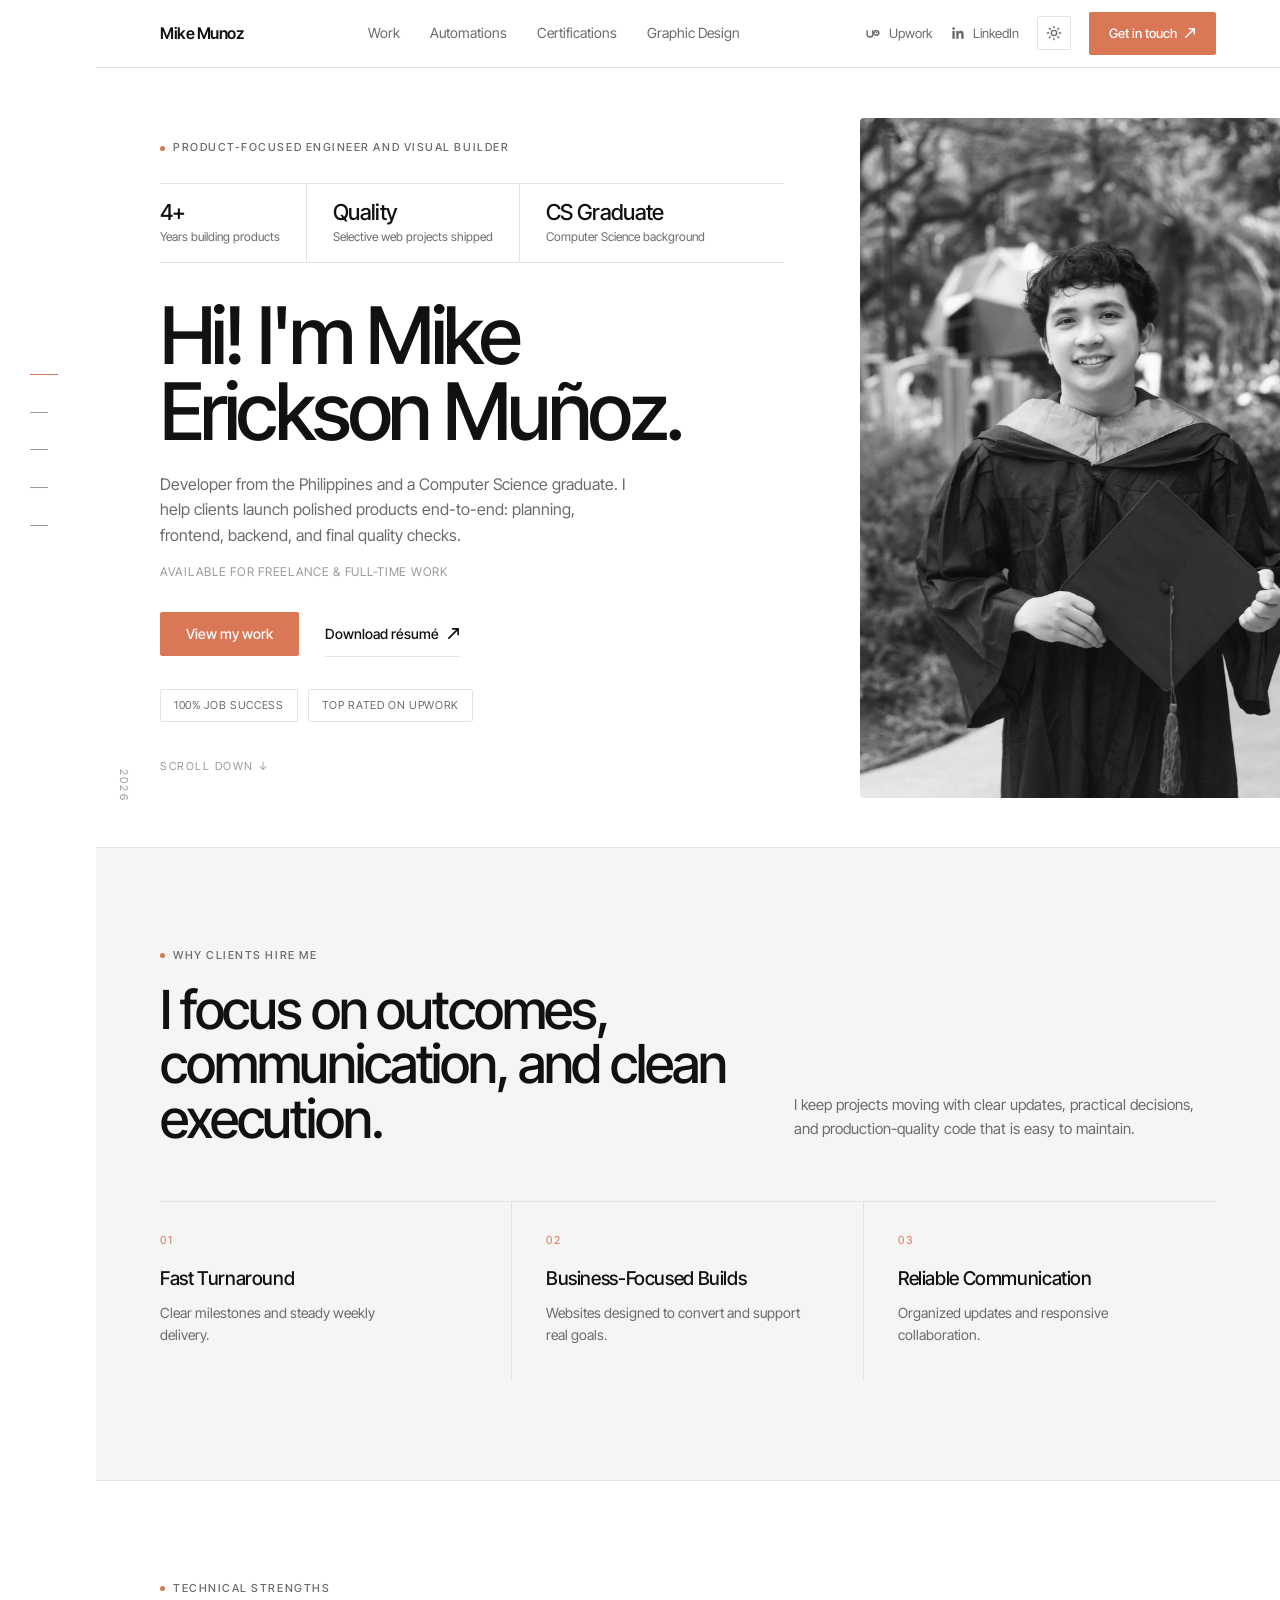
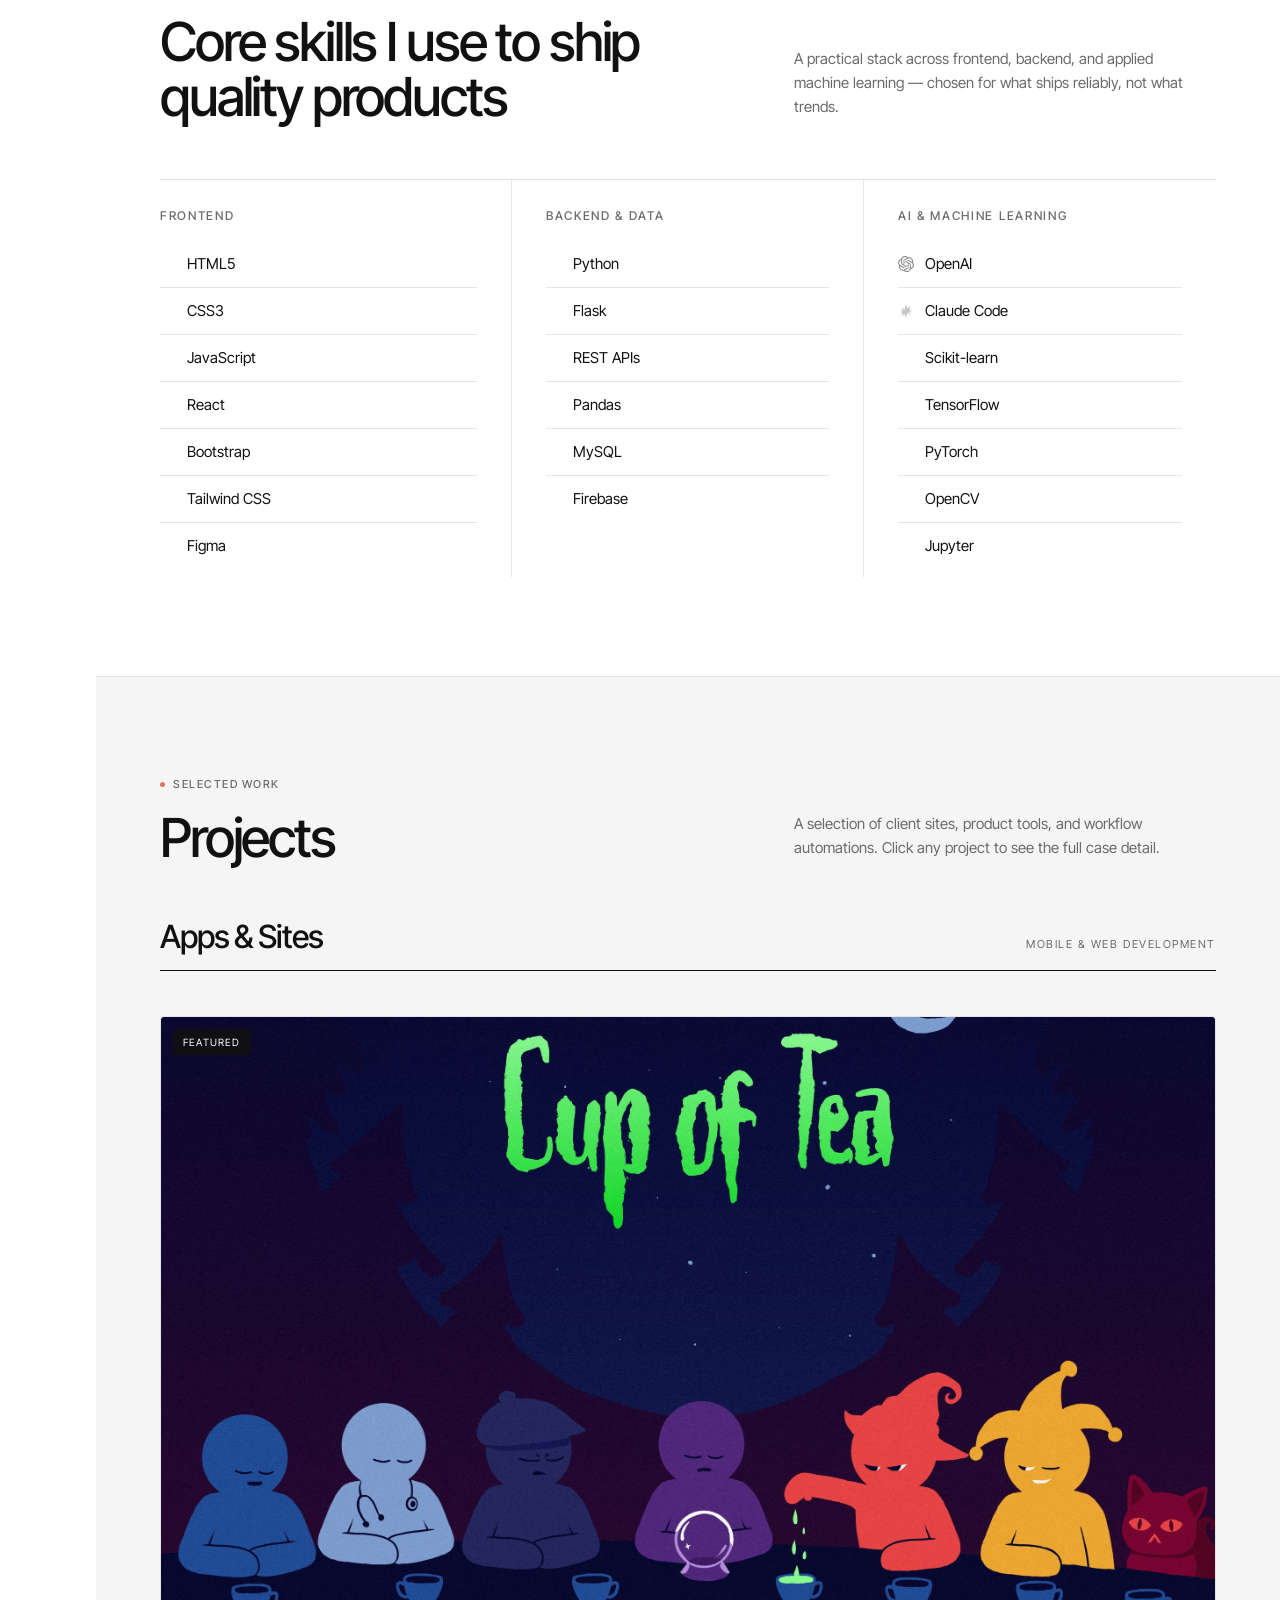
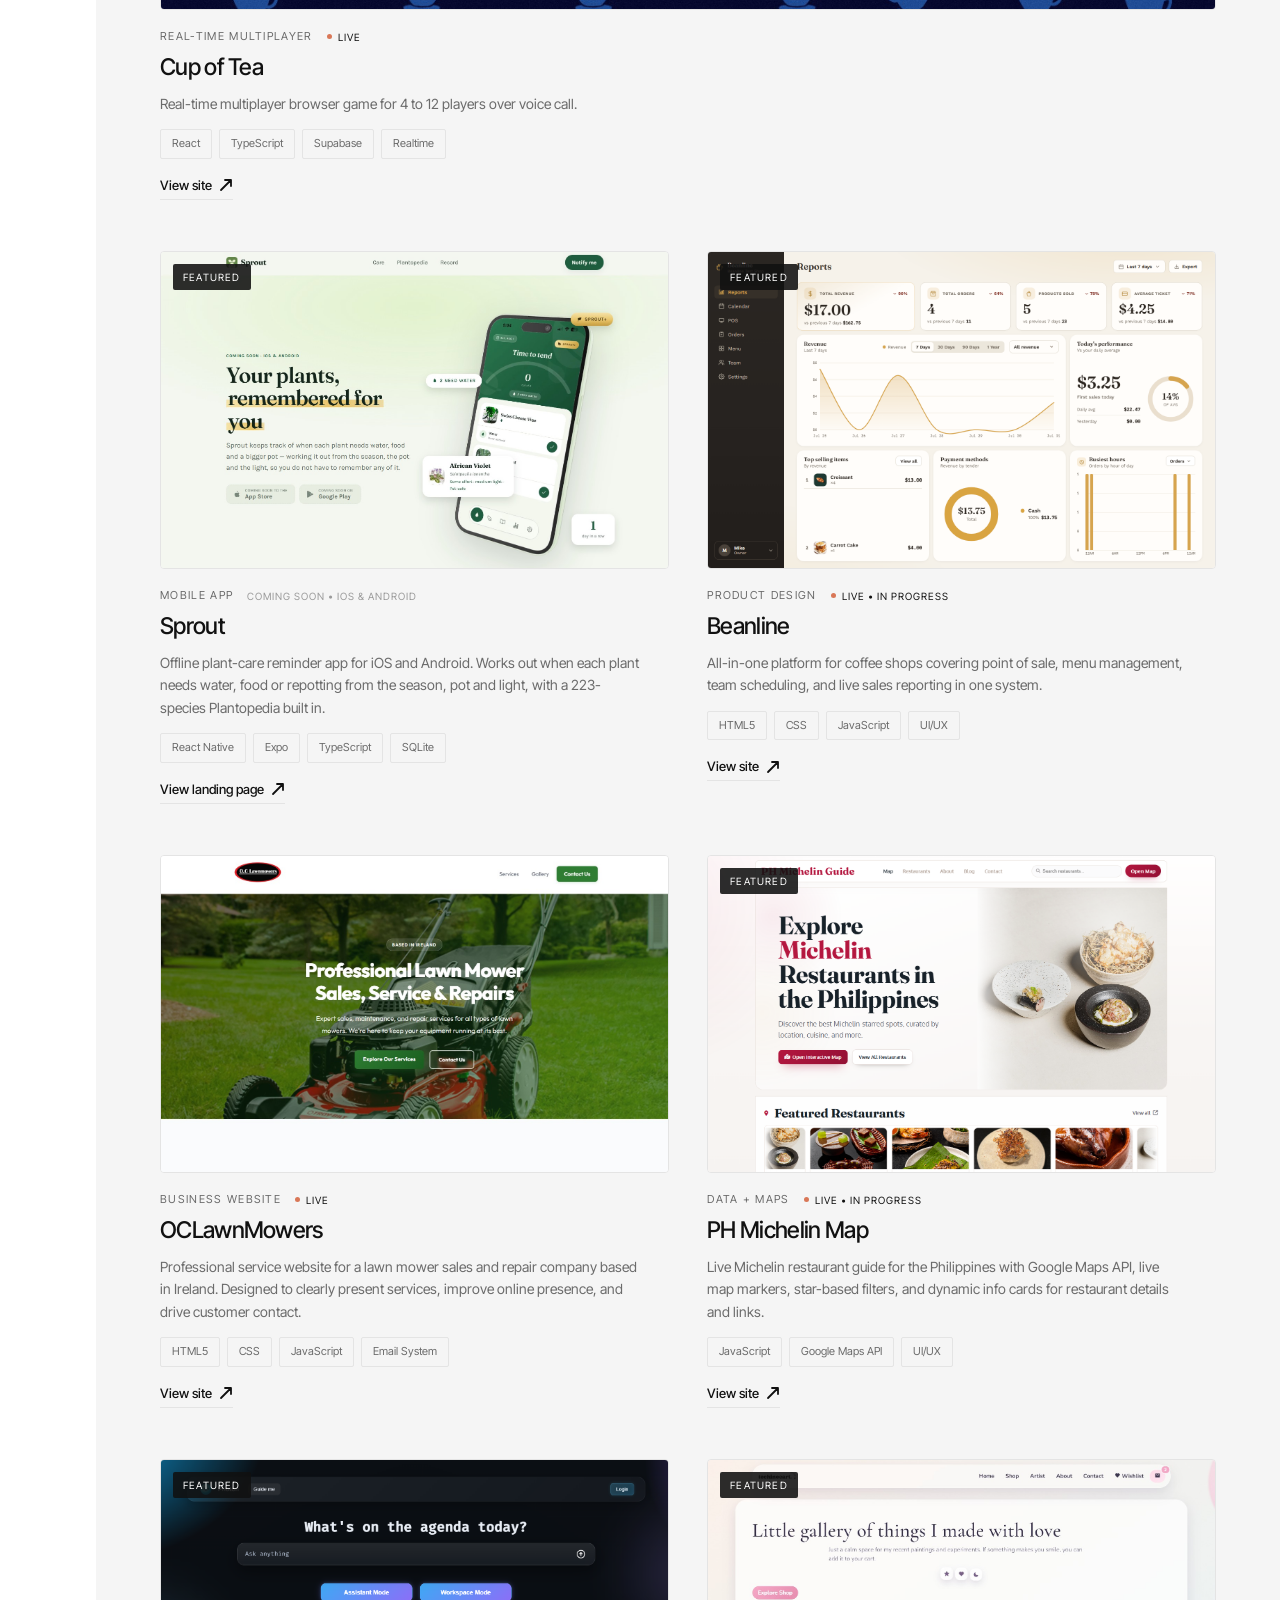
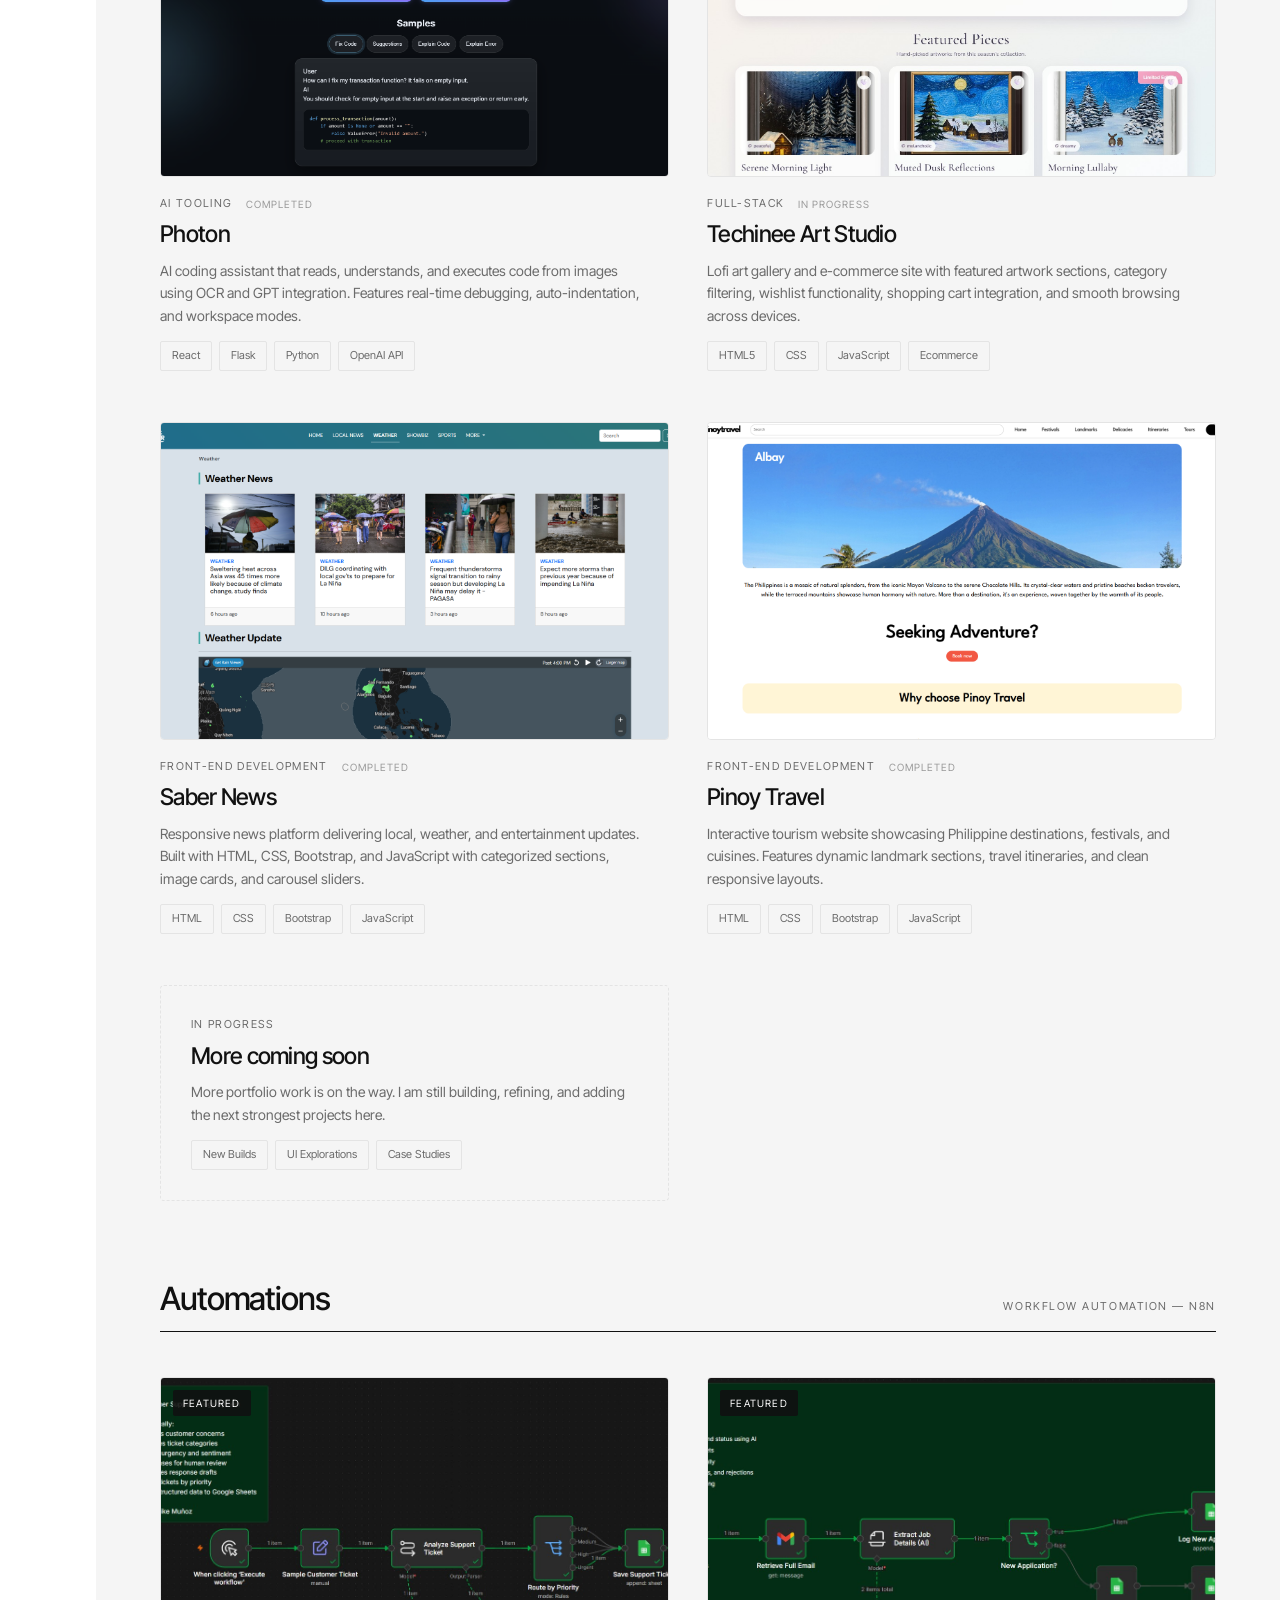
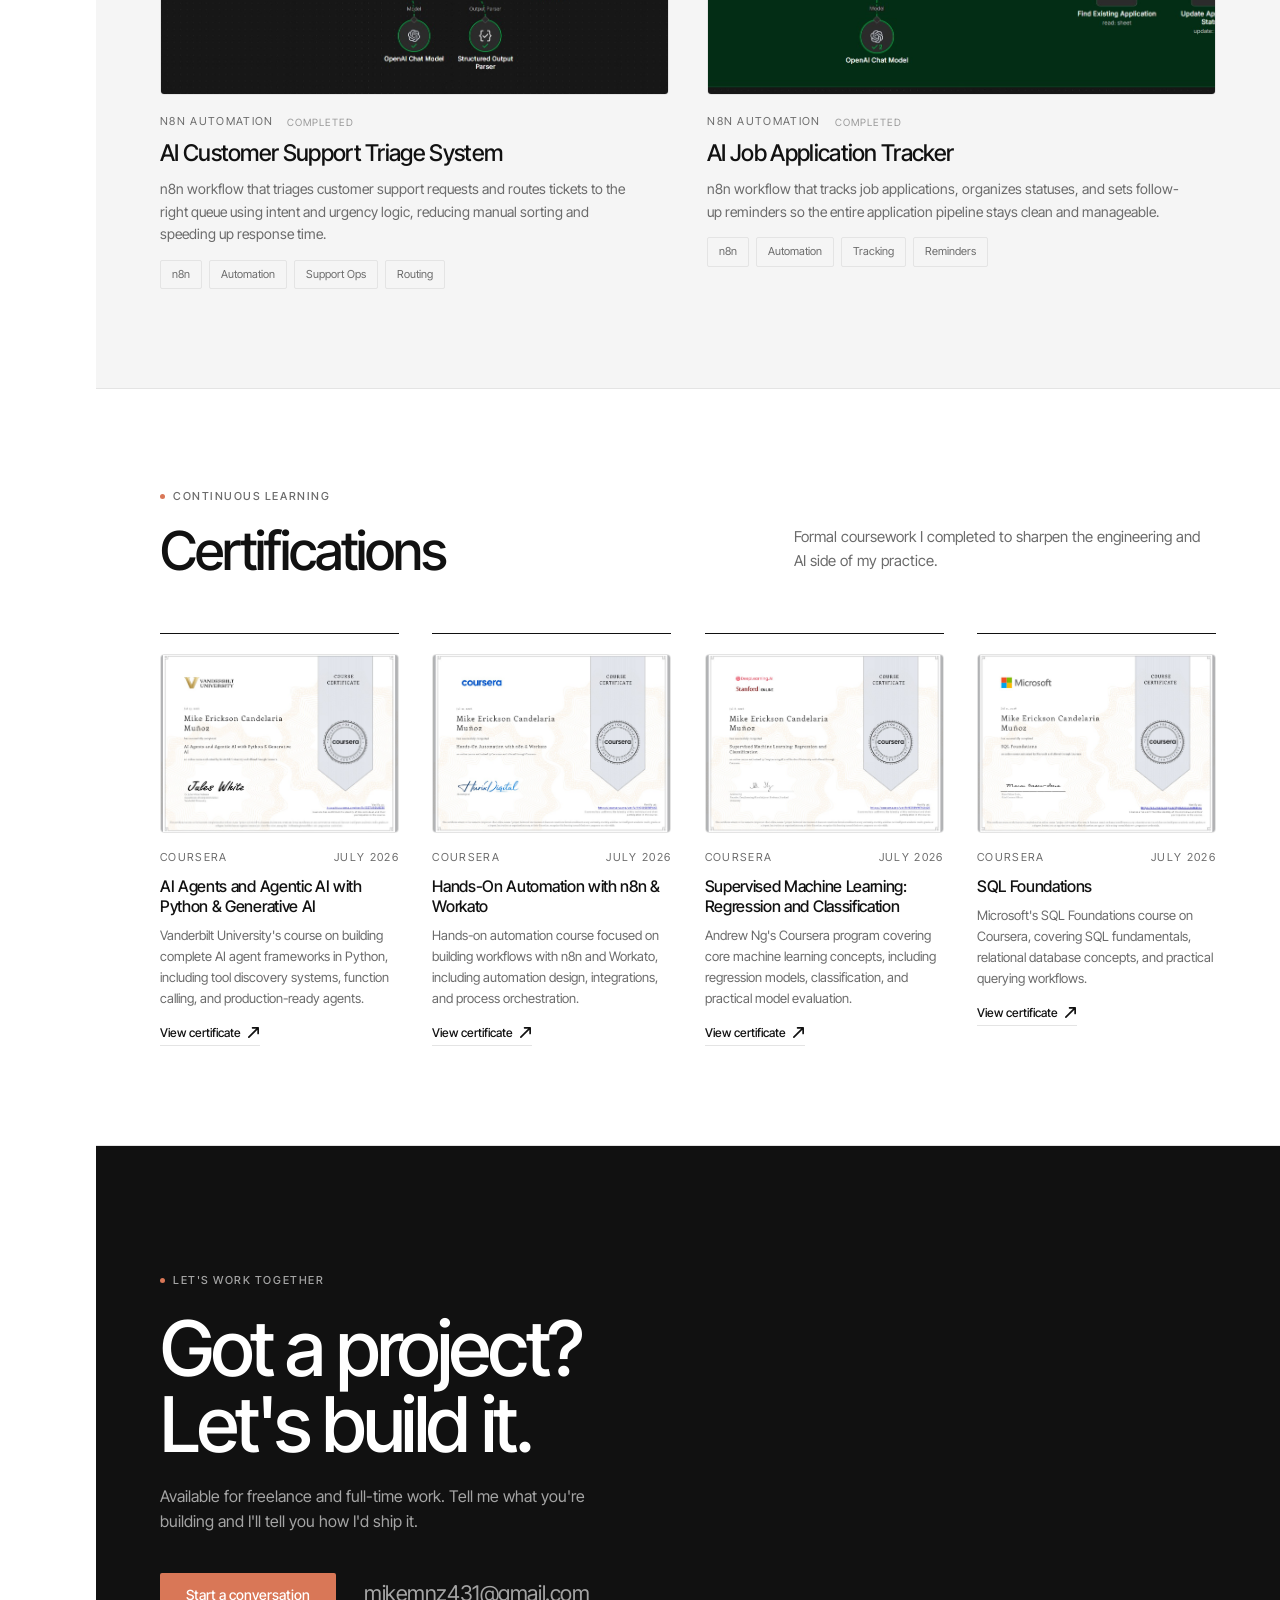
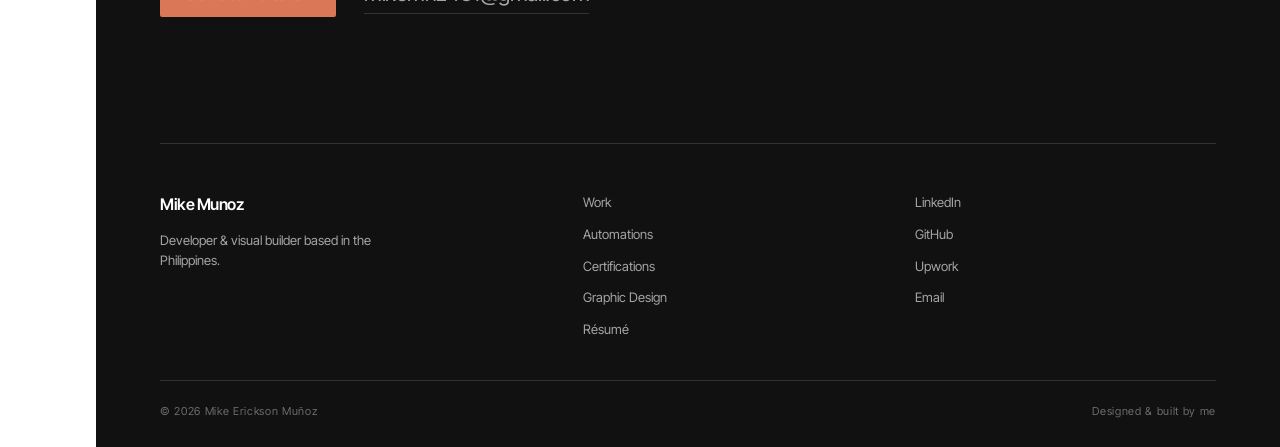
==== commit 579820b2: "Feature Cup of Tea with its key art as the cover - Cup of Tea becomes the full-width lead card, with" ====
--- a/index.html
+++ b/index.html
@@ -217,6 +217,38 @@
 
       <div class="work-grid">
       <article class="project-card is-lead" role="button" tabindex="0"
+        data-title="Cup of Tea"
+        data-tag="Real-Time Multiplayer"
+        data-status="live"
+        data-status-label="Live"
+        data-url="https://cup-of-tea-eta.vercel.app/"
+        data-desc="A real-time multiplayer party game for 4 to 12 players, played in the browser alongside a voice call. Built with React and TypeScript on Supabase, with game state syncing live across every player. The CRT-styled interface is built entirely in CSS."
+        data-skills="React,TypeScript,Vite,Supabase,PostgreSQL,Realtime Sync,Game Design,CSS Effects"
+        data-imgs="assets/portfolio/cup-of-tea/1-main.jpg">
+        <div class="project-thumb project-thumb--poster">
+          <img src="assets/portfolio/cup-of-tea/1-main.jpg" alt="Cup of Tea key art: party guests around a tea table as a witch poisons a cup" />
+          <span class="project-flag">Featured</span>
+        </div>
+        <div class="project-meta">
+          <div class="project-meta-top">
+            <p class="tag">Real-Time Multiplayer</p>
+            <span class="project-status status-live">
+              <span class="live-dot"></span>Live
+            </span>
+          </div>
+          <h4>Cup of Tea</h4>
+          <p>Real-time multiplayer browser game for 4 to 12 players over voice call.</p>
+          <div class="project-skills">
+            <span>React</span><span>TypeScript</span><span>Supabase</span><span>Realtime</span>
+          </div>
+          <a href="https://cup-of-tea-eta.vercel.app/" target="_blank" rel="noopener" class="project-link" onclick="event.stopPropagation()">
+            View site
+            <svg width="14" height="14" viewBox="0 0 14 14" fill="none"><path d="M2 12L12 2M12 2H6M12 2v6" stroke="currentColor" stroke-width="1.8" stroke-linecap="round" stroke-linejoin="round"/></svg>
+          </a>
+        </div>
+      </article>
+
+      <article class="project-card" role="button" tabindex="0"
         data-title="Sprout"
         data-tag="Mobile App"
         data-status="wip"
@@ -273,38 +305,6 @@
             <span>HTML5</span><span>CSS</span><span>JavaScript</span><span>UI/UX</span>
           </div>
           <a href="https://beanline-landing.vercel.app/" target="_blank" rel="noopener" class="project-link" onclick="event.stopPropagation()">
-            View site
-            <svg width="14" height="14" viewBox="0 0 14 14" fill="none"><path d="M2 12L12 2M12 2H6M12 2v6" stroke="currentColor" stroke-width="1.8" stroke-linecap="round" stroke-linejoin="round"/></svg>
-          </a>
-        </div>
-      </article>
-
-      <article class="project-card" role="button" tabindex="0"
-        data-title="Cup of Tea"
-        data-tag="Real-Time Multiplayer"
-        data-status="live"
-        data-status-label="Live"
-        data-url="https://cup-of-tea-eta.vercel.app/"
-        data-desc="A real-time multiplayer party game for 4 to 12 players, played in the browser alongside a voice call. Built with React and TypeScript on Supabase, with game state syncing live across every player. The CRT-styled interface is built entirely in CSS."
-        data-skills="React,TypeScript,Vite,Supabase,PostgreSQL,Realtime Sync,Game Design,CSS Effects"
-        data-imgs="assets/portfolio/cup-of-tea/1-lobby.jpg,assets/portfolio/cup-of-tea/2-title.jpg">
-        <div class="project-thumb">
-          <img src="assets/portfolio/cup-of-tea/1-lobby.jpg" alt="Cup of Tea lobby with party code and role selection" />
-          <span class="project-flag">Featured</span>
-        </div>
-        <div class="project-meta">
-          <div class="project-meta-top">
-            <p class="tag">Real-Time Multiplayer</p>
-            <span class="project-status status-live">
-              <span class="live-dot"></span>Live
-            </span>
-          </div>
-          <h4>Cup of Tea</h4>
-          <p>Real-time multiplayer browser game for 4 to 12 players over voice call.</p>
-          <div class="project-skills">
-            <span>React</span><span>TypeScript</span><span>Supabase</span><span>Realtime</span>
-          </div>
-          <a href="https://cup-of-tea-eta.vercel.app/" target="_blank" rel="noopener" class="project-link" onclick="event.stopPropagation()">
             View site
             <svg width="14" height="14" viewBox="0 0 14 14" fill="none"><path d="M2 12L12 2M12 2H6M12 2v6" stroke="currentColor" stroke-width="1.8" stroke-linecap="round" stroke-linejoin="round"/></svg>
           </a>
--- a/style.css
+++ b/style.css
@@ -761,6 +761,18 @@
   object-fit: cover;
   object-position: top center;
   transition: transform 400ms ease;
+}
+
+/* Illustrated key art has its subject spread top to bottom, unlike UI
+   screenshots whose important content sits at the top. The 21:9 lead crop
+   shows only 57% of a 4:3 poster, which cuts off either the title or the
+   characters, so posters get a taller frame and a lower focal point. */
+.project-card.is-lead .project-thumb--poster {
+  aspect-ratio: 16 / 9;
+}
+
+.project-thumb--poster img {
+  object-position: center 60%;
 }
 
 .project-card:hover .project-thumb,
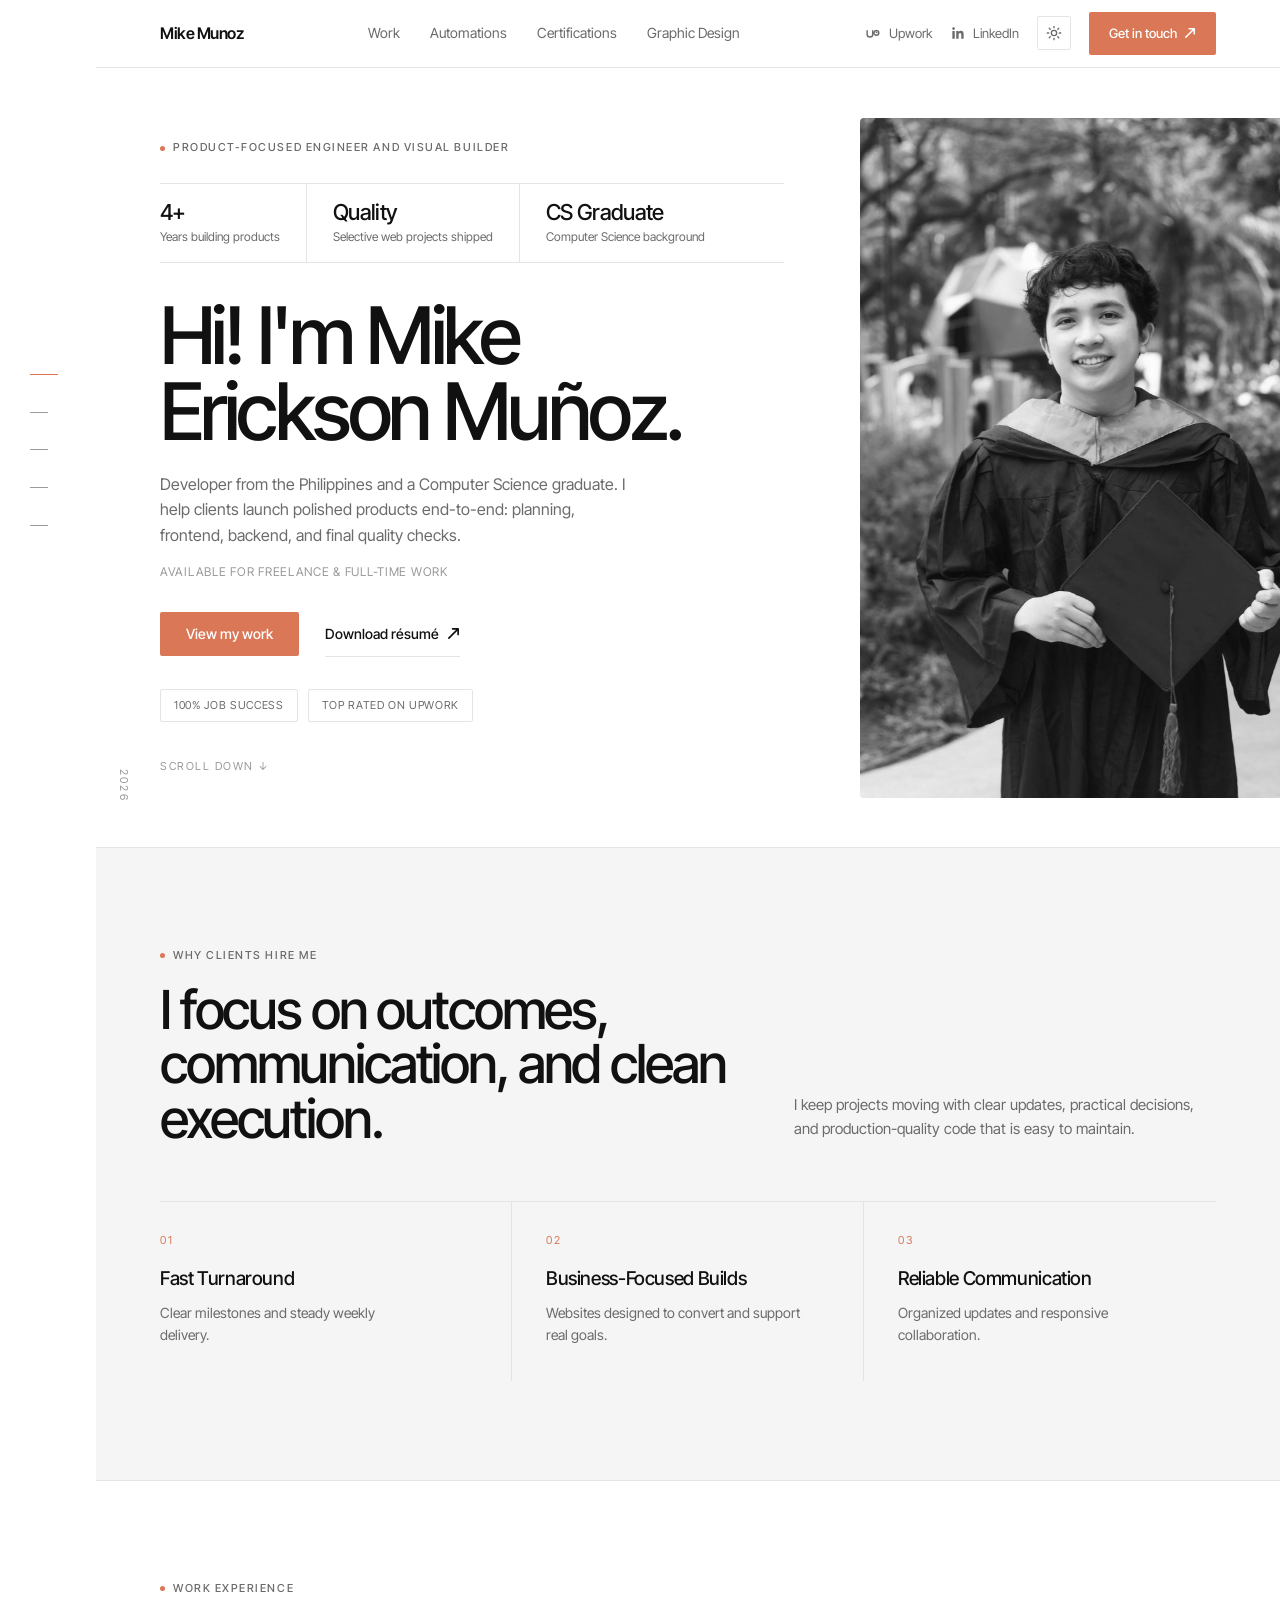
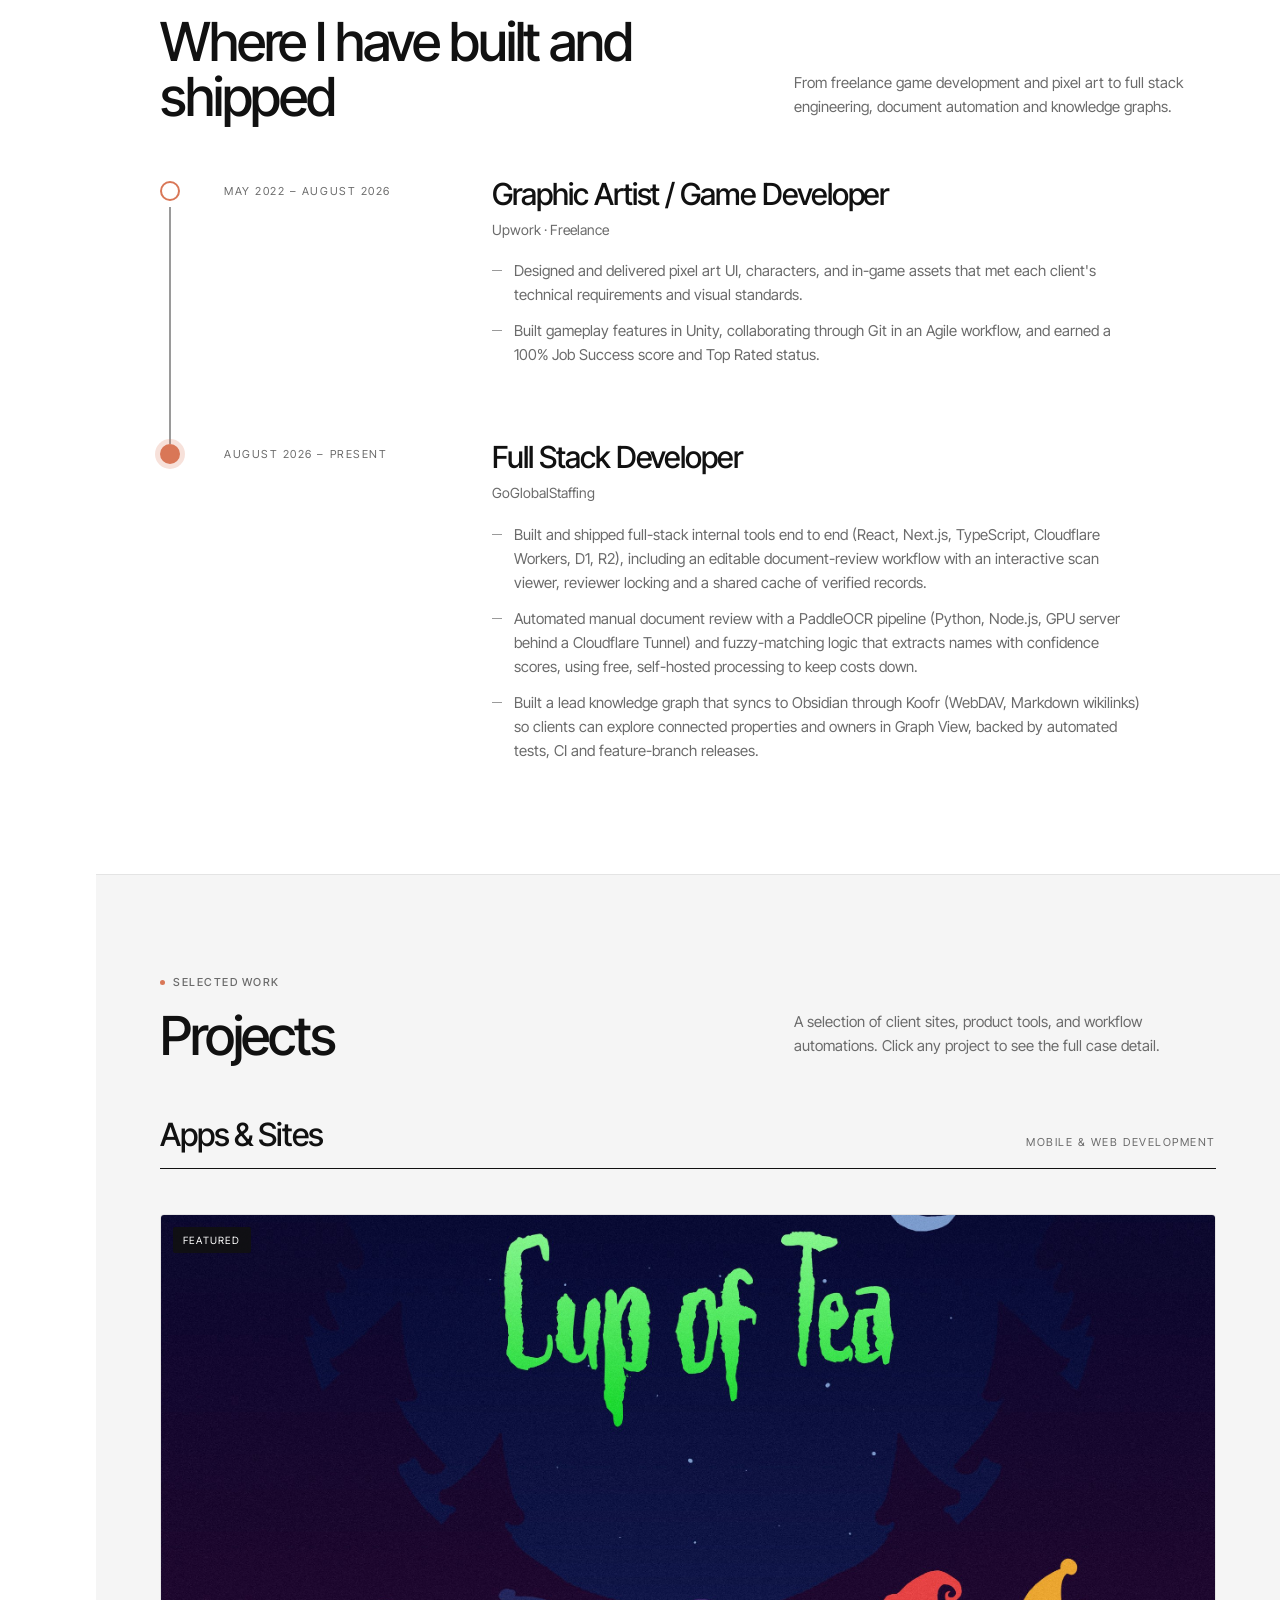
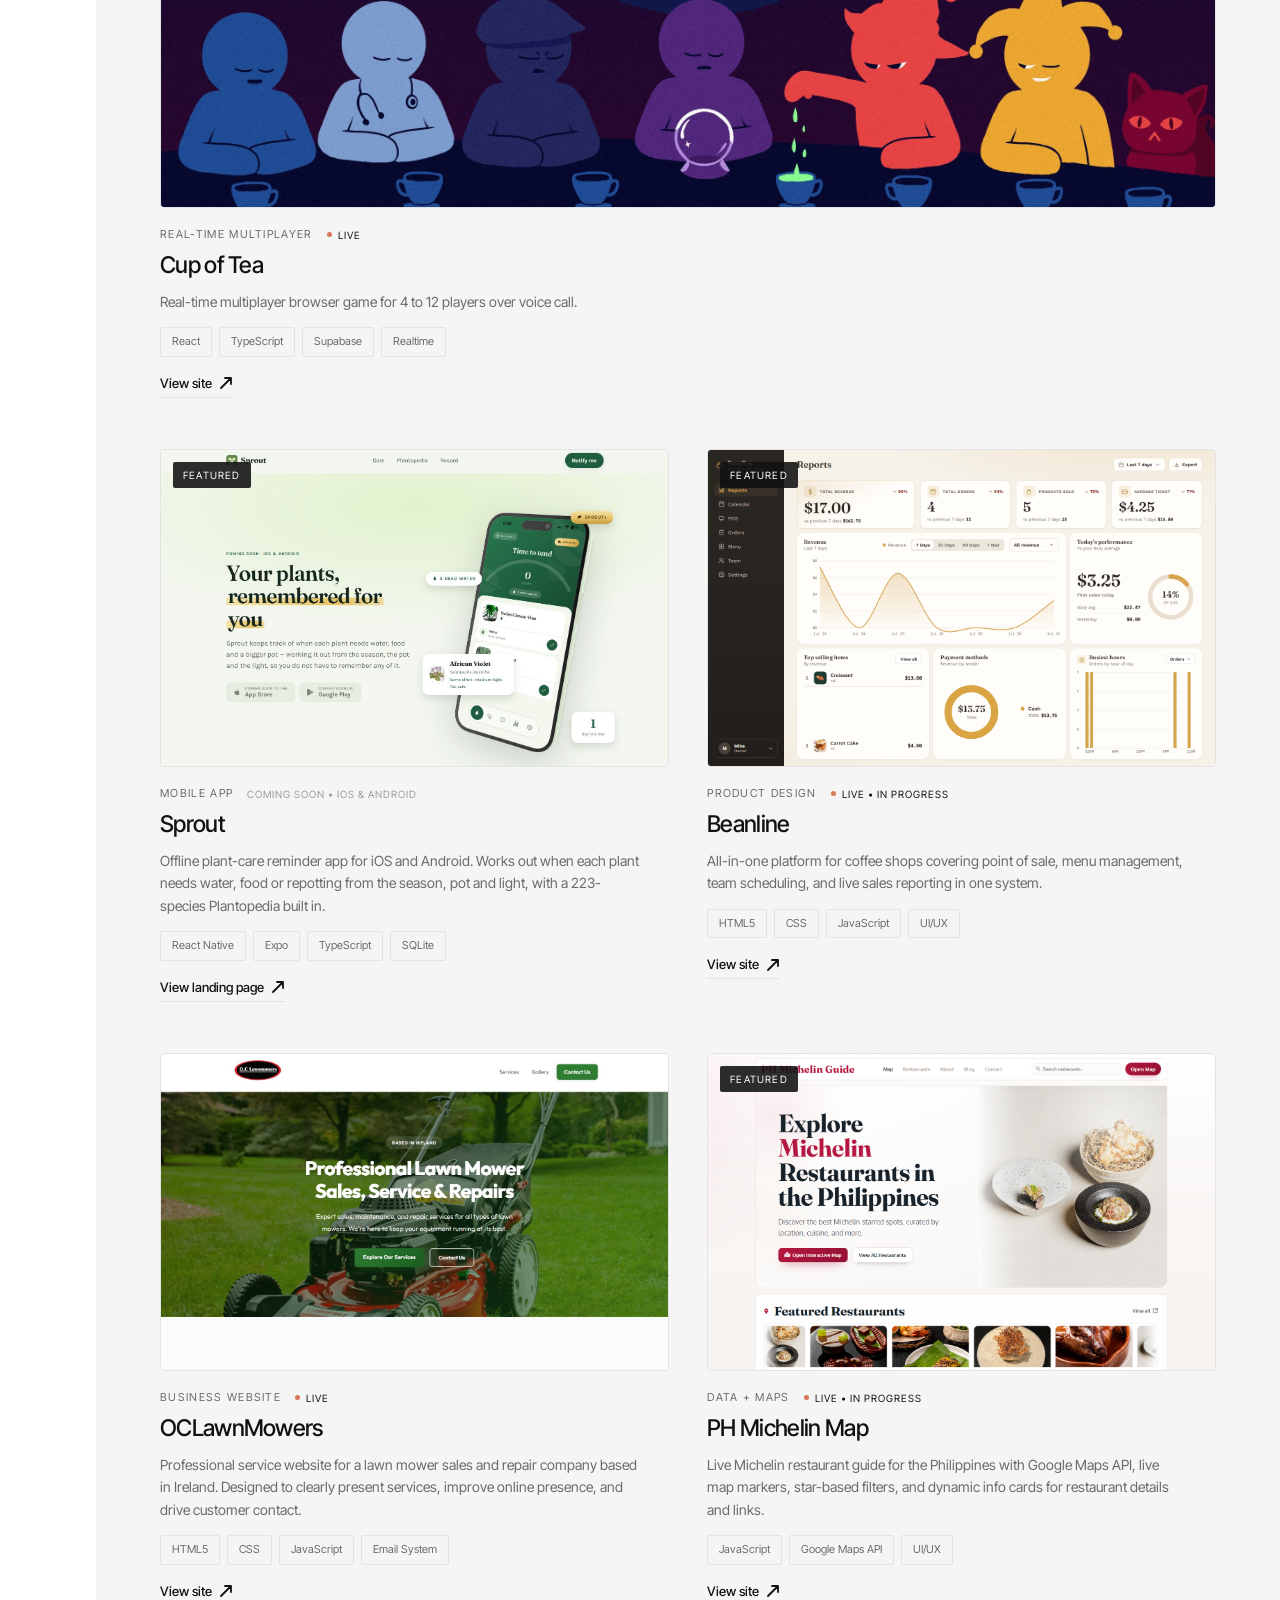
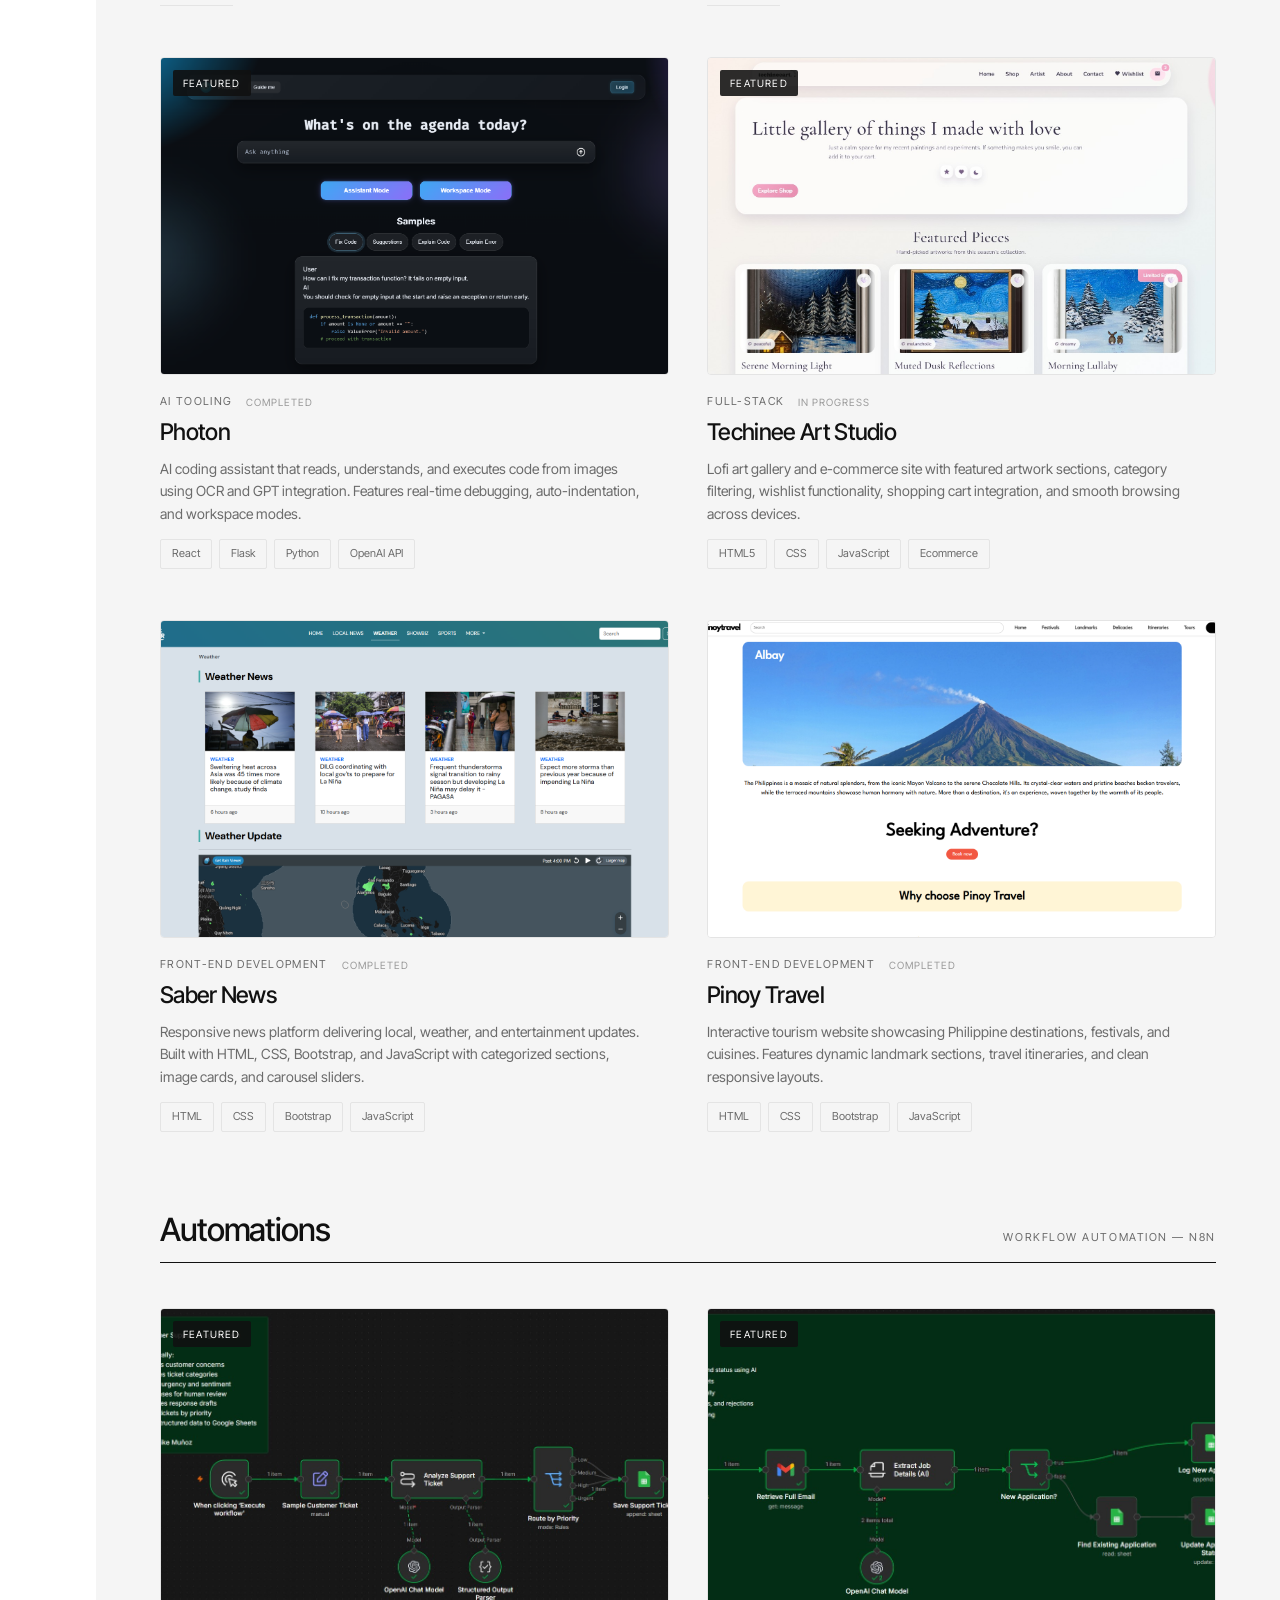
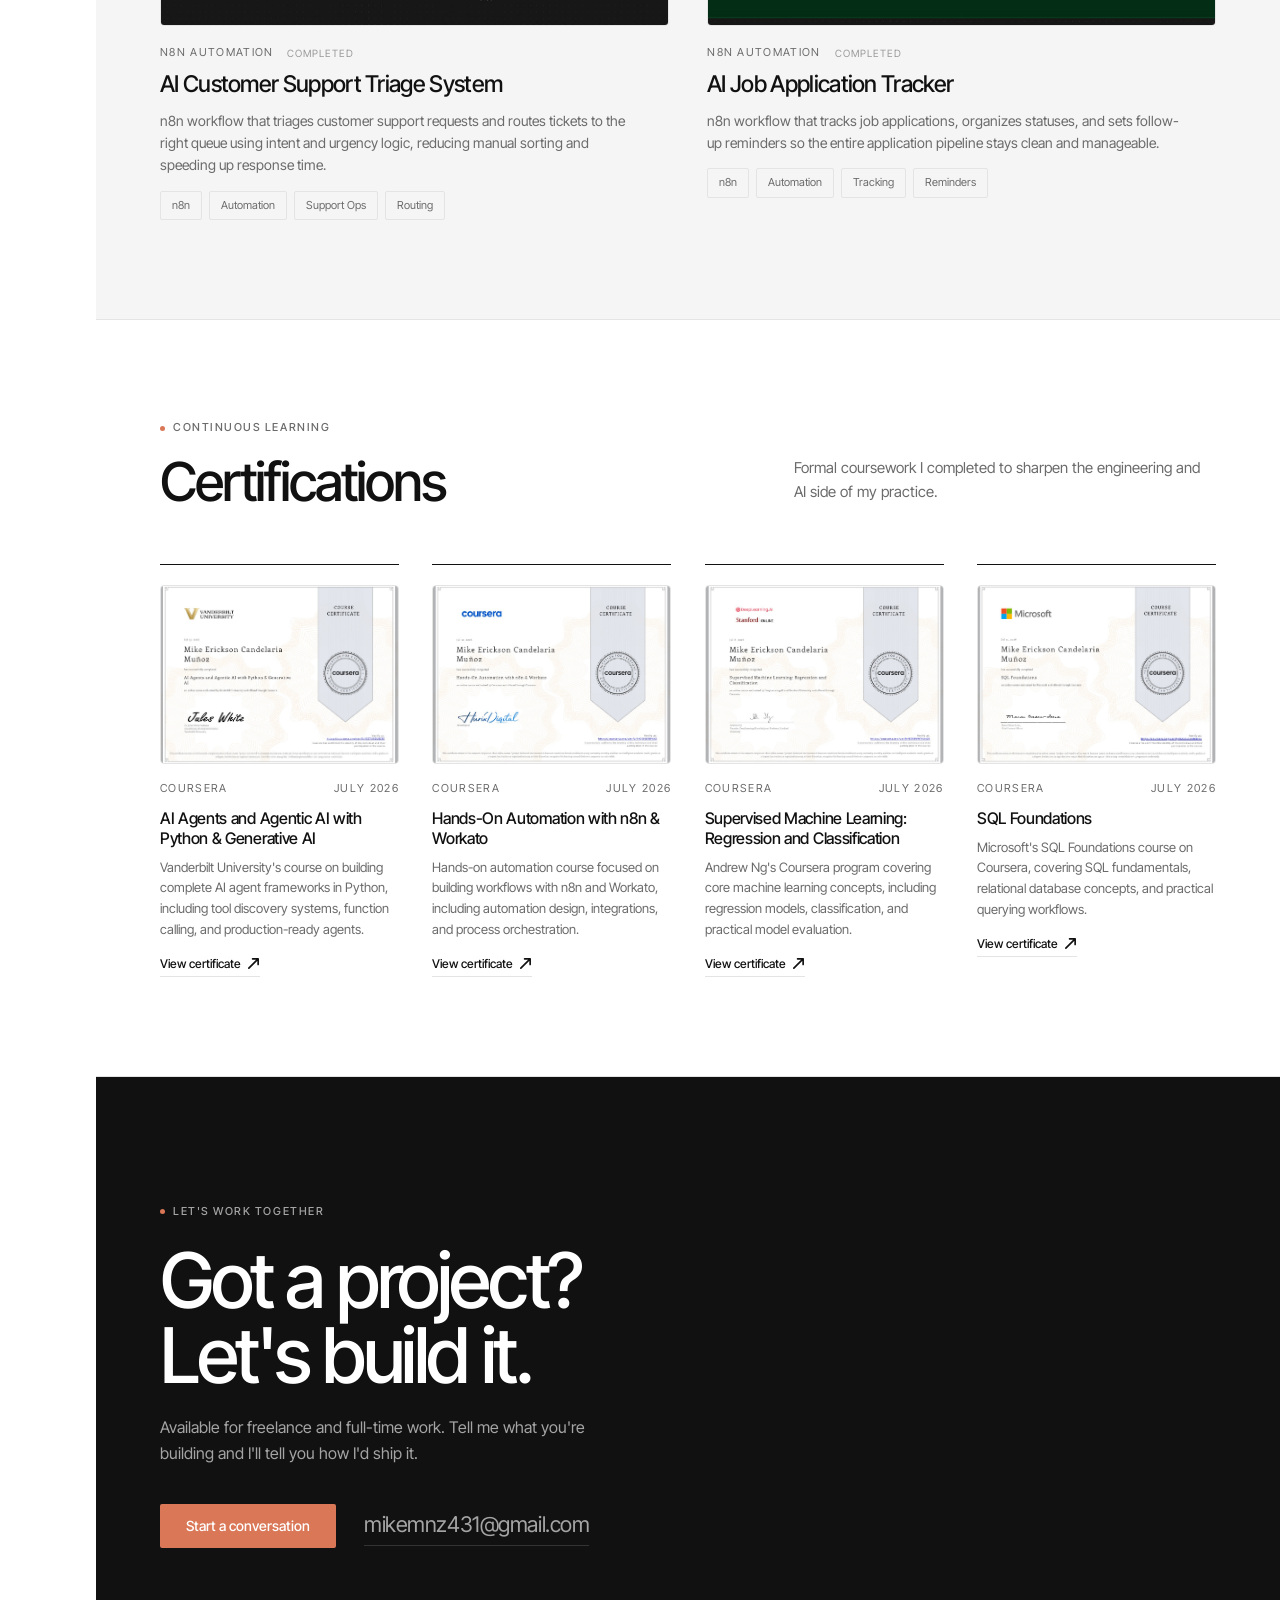
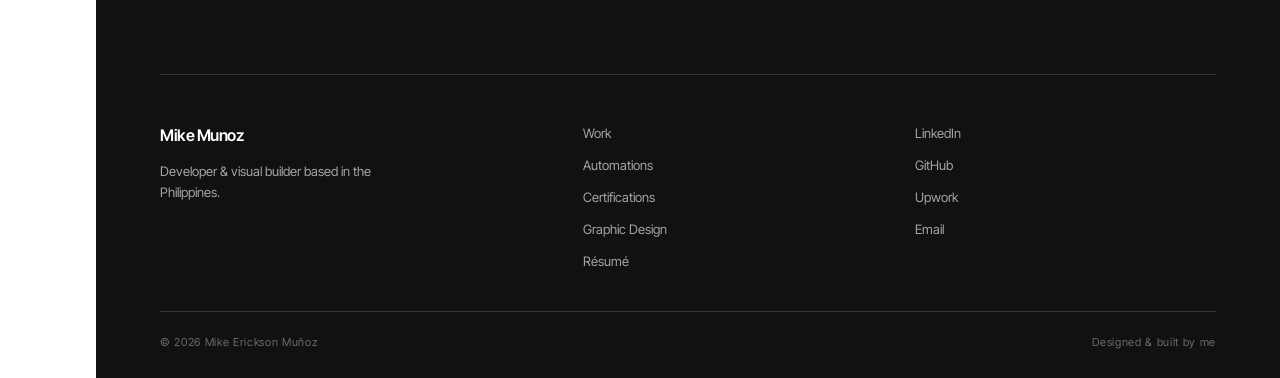
==== commit 17a6d1cd: "Replace skills with a work experience timeline - The skills section becomes a vertical timeline with" ====
--- a/index.html
+++ b/index.html
@@ -61,7 +61,7 @@
 <aside class="toc-rail" aria-label="Quick access">
   <nav class="toc-links" aria-label="Table of contents">
     <a class="toc-rail-link active" href="#top" data-target="top"><i></i><span>Overview</span></a>
-    <a class="toc-rail-link" href="#skills" data-target="skills"><i></i><span>Skills</span></a>
+    <a class="toc-rail-link" href="#experience" data-target="experience"><i></i><span>Experience</span></a>
     <a class="toc-rail-link" href="#sites" data-target="sites"><i></i><span>Apps &amp; Sites</span></a>
     <a class="toc-rail-link" href="#automations" data-target="automations"><i></i><span>Automations</span></a>
     <a class="toc-rail-link" href="#certifications" data-target="certifications"><i></i><span>Certifications</span></a>
@@ -148,55 +148,42 @@
     </div>
   </section>
 
-  <!-- SKILLS -->
-  <section id="skills" class="section">
+  <!-- EXPERIENCE -->
+  <section id="experience" class="section">
     <div class="section-head">
       <div>
-        <p class="kicker"><i class="dot"></i>Technical strengths</p>
-        <h2>Core skills I use to ship quality products</h2>
-      </div>
-      <p class="section-lede">A practical stack across frontend, backend, and applied machine learning — chosen for what ships reliably, not what trends.</p>
-    </div>
-
-    <div class="skills-grid">
-      <div class="skill-group">
-        <h3>Frontend</h3>
-        <ul class="skill-list">
-          <li><img src="https://cdn.jsdelivr.net/gh/devicons/devicon@latest/icons/html5/html5-original.svg" alt="" />HTML5</li>
-          <li><img src="https://cdn.jsdelivr.net/gh/devicons/devicon@latest/icons/css3/css3-original.svg" alt="" />CSS3</li>
-          <li><img src="https://cdn.jsdelivr.net/gh/devicons/devicon@latest/icons/javascript/javascript-original.svg" alt="" />JavaScript</li>
-          <li><img src="https://cdn.jsdelivr.net/gh/devicons/devicon@latest/icons/react/react-original.svg" alt="" />React</li>
-          <li><img src="https://cdn.jsdelivr.net/gh/devicons/devicon@latest/icons/bootstrap/bootstrap-original.svg" alt="" />Bootstrap</li>
-          <li><img src="https://cdn.jsdelivr.net/gh/devicons/devicon@latest/icons/tailwindcss/tailwindcss-original.svg" alt="" />Tailwind CSS</li>
-          <li><img src="https://cdn.jsdelivr.net/gh/devicons/devicon@latest/icons/figma/figma-original.svg" alt="" />Figma</li>
-        </ul>
-      </div>
-
-      <div class="skill-group">
-        <h3>Backend &amp; Data</h3>
-        <ul class="skill-list">
-          <li><img src="https://cdn.jsdelivr.net/gh/devicons/devicon@latest/icons/python/python-original.svg" alt="" />Python</li>
-          <li><img src="https://cdn.jsdelivr.net/gh/devicons/devicon@latest/icons/flask/flask-original.svg" alt="" />Flask</li>
-          <li><img src="https://cdn.jsdelivr.net/gh/devicons/devicon@latest/icons/fastapi/fastapi-original.svg" alt="" />REST APIs</li>
-          <li><img src="https://cdn.jsdelivr.net/gh/devicons/devicon@latest/icons/pandas/pandas-original.svg" alt="" />Pandas</li>
-          <li><img src="https://cdn.jsdelivr.net/gh/devicons/devicon@latest/icons/mysql/mysql-original.svg" alt="" />MySQL</li>
-          <li><img src="https://cdn.jsdelivr.net/gh/devicons/devicon@latest/icons/firebase/firebase-plain.svg" alt="" />Firebase</li>
-        </ul>
-      </div>
-
-      <div class="skill-group">
-        <h3>AI &amp; Machine Learning</h3>
-        <ul class="skill-list">
-          <li><svg class="skill-svg" xmlns="http://www.w3.org/2000/svg" viewBox="0 0 24 24" fill="currentColor" aria-hidden="true"><path d="M22.282 9.821a5.985 5.985 0 0 0-.516-4.91 6.046 6.046 0 0 0-6.51-2.9A6.065 6.065 0 0 0 4.981 4.18a5.985 5.985 0 0 0-3.998 2.9 6.046 6.046 0 0 0 .743 7.097 5.98 5.98 0 0 0 .51 4.911 6.051 6.051 0 0 0 6.515 2.9A5.985 5.985 0 0 0 13.26 24a6.056 6.056 0 0 0 5.772-4.206 5.99 5.99 0 0 0 3.997-2.9 6.056 6.056 0 0 0-.747-7.073zM13.26 22.43a4.476 4.476 0 0 1-2.876-1.04l.141-.081 4.779-2.758a.795.795 0 0 0 .392-.681v-6.737l2.02 1.168a.071.071 0 0 1 .038.052v5.583a4.504 4.504 0 0 1-4.494 4.494zM3.6 18.304a4.47 4.47 0 0 1-.535-3.014l.142.085 4.783 2.759a.771.771 0 0 0 .78 0l5.843-3.369v2.332a.08.08 0 0 1-.033.062L9.74 19.95a4.5 4.5 0 0 1-6.14-1.646zM2.34 7.896a4.485 4.485 0 0 1 2.366-1.973V11.6a.766.766 0 0 0 .388.676l5.815 3.355-2.02 1.168a.076.076 0 0 1-.071 0l-4.83-2.786A4.504 4.504 0 0 1 2.34 7.896zm16.597 3.855l-5.843-3.371 2.019-1.168a.076.076 0 0 1 .071 0l4.83 2.786a4.494 4.494 0 0 1-.676 8.105v-5.678a.79.79 0 0 0-.4-.674zm2.01-3.023l-.141-.085-4.774-2.782a.776.776 0 0 0-.785 0L9.409 9.23V6.897a.066.066 0 0 1 .028-.061l4.83-2.787a4.5 4.5 0 0 1 6.68 4.66zm-12.64 4.135l-2.02-1.164a.08.08 0 0 1-.038-.057V6.075a4.5 4.5 0 0 1 7.375-3.453l-.142.08L8.704 5.46a.795.795 0 0 0-.393.681zm1.097-2.365l2.602-1.5 2.607 1.5v2.999l-2.597 1.5-2.607-1.5z"/></svg>OpenAI</li>
-          <li><svg class="skill-svg" xmlns="http://www.w3.org/2000/svg" viewBox="0 0 24 24" fill="#d97757" aria-hidden="true"><path d="M12 1.6l2.28 6.35 4.6-4.6-2.44 6.27 6.35-2.28-5.62 3.66 5.62 3.66-6.35-2.28 2.44 6.27-4.6-4.6L12 22.4l-2.28-6.35-4.6 4.6 2.44-6.27L1.21 16.66l5.62-3.66-5.62-3.66 6.35 2.28-2.44-6.27 4.6 4.6L12 1.6z"/></svg>Claude Code</li>
-          <li><img src="https://cdn.jsdelivr.net/gh/devicons/devicon@latest/icons/scikitlearn/scikitlearn-original.svg" alt="" />Scikit-learn</li>
-          <li><img src="https://cdn.jsdelivr.net/gh/devicons/devicon@latest/icons/tensorflow/tensorflow-original.svg" alt="" />TensorFlow</li>
-          <li><img src="https://cdn.jsdelivr.net/gh/devicons/devicon@latest/icons/pytorch/pytorch-original.svg" alt="" />PyTorch</li>
-          <li><img src="https://cdn.jsdelivr.net/gh/devicons/devicon@latest/icons/opencv/opencv-original.svg" alt="" />OpenCV</li>
-          <li><img src="https://cdn.jsdelivr.net/gh/devicons/devicon@latest/icons/jupyter/jupyter-original.svg" alt="" />Jupyter</li>
-        </ul>
-      </div>
-    </div>
+        <p class="kicker"><i class="dot"></i>Work experience</p>
+        <h2>Where I have built and shipped</h2>
+      </div>
+      <p class="section-lede">From freelance game development and pixel art to full stack engineering, document automation and knowledge graphs.</p>
+    </div>
+
+    <ol class="exp-list">
+      <li class="exp-item">
+        <p class="exp-date">May 2022 &ndash; August 2026</p>
+        <div class="exp-main">
+          <h3>Graphic Artist / Game Developer</h3>
+          <p class="exp-org">Upwork &middot; Freelance</p>
+          <ul class="exp-points">
+            <li>Designed and delivered pixel art UI, characters, and in-game assets that met each client's technical requirements and visual standards.</li>
+            <li>Built gameplay features in Unity, collaborating through Git in an Agile workflow, and earned a 100% Job Success score and Top Rated status.</li>
+          </ul>
+        </div>
+      </li>
+
+      <li class="exp-item exp-item--current">
+        <p class="exp-date">August 2026 &ndash; Present</p>
+        <div class="exp-main">
+          <h3>Full Stack Developer</h3>
+          <p class="exp-org">GoGlobalStaffing</p>
+          <ul class="exp-points">
+            <li>Built and shipped full-stack internal tools end to end (React, Next.js, TypeScript, Cloudflare Workers, D1, R2), including an editable document-review workflow with an interactive scan viewer, reviewer locking and a shared cache of verified records.</li>
+            <li>Automated manual document review with a PaddleOCR pipeline (Python, Node.js, GPU server behind a Cloudflare Tunnel) and fuzzy-matching logic that extracts names with confidence scores, using free, self-hosted processing to keep costs down.</li>
+            <li>Built a lead knowledge graph that syncs to Obsidian through Koofr (WebDAV, Markdown wikilinks) so clients can explore connected properties and owners in Graph View, backed by automated tests, CI and feature-branch releases.</li>
+          </ul>
+        </div>
+      </li>
+    </ol>
   </section>
 
   <!-- PORTFOLIO -->
@@ -221,7 +208,7 @@
         data-tag="Real-Time Multiplayer"
         data-status="live"
         data-status-label="Live"
-        data-url="https://cup-of-tea-eta.vercel.app/"
+        data-url="https://cupoftea.site/"
         data-desc="A real-time multiplayer party game for 4 to 12 players, played in the browser alongside a voice call. Built with React and TypeScript on Supabase, with game state syncing live across every player. The CRT-styled interface is built entirely in CSS."
         data-skills="React,TypeScript,Vite,Supabase,PostgreSQL,Realtime Sync,Game Design,CSS Effects"
         data-imgs="assets/portfolio/cup-of-tea/1-main.jpg">
@@ -241,7 +228,7 @@
           <div class="project-skills">
             <span>React</span><span>TypeScript</span><span>Supabase</span><span>Realtime</span>
           </div>
-          <a href="https://cup-of-tea-eta.vercel.app/" target="_blank" rel="noopener" class="project-link" onclick="event.stopPropagation()">
+          <a href="https://cupoftea.site/" target="_blank" rel="noopener" class="project-link" onclick="event.stopPropagation()">
             View site
             <svg width="14" height="14" viewBox="0 0 14 14" fill="none"><path d="M2 12L12 2M12 2H6M12 2v6" stroke="currentColor" stroke-width="1.8" stroke-linecap="round" stroke-linejoin="round"/></svg>
           </a>
@@ -472,18 +459,6 @@
         </div>
       </article>
 
-      <article class="project-card project-card--soon" aria-label="More projects coming soon">
-        <div class="project-meta">
-          <div class="project-meta-top">
-            <p class="tag">In progress</p>
-          </div>
-          <h4>More coming soon</h4>
-          <p>More portfolio work is on the way. I am still building, refining, and adding the next strongest projects here.</p>
-          <div class="project-skills">
-            <span>New Builds</span><span>UI Explorations</span><span>Case Studies</span>
-          </div>
-        </div>
-      </article>
 
             </div>
     </div>
--- a/style.css
+++ b/style.css
@@ -621,72 +621,102 @@
 }
 
 /* --------------------------------------------------------------------------
-   Skills
+   Experience — vertical timeline
    -------------------------------------------------------------------------- */
 
-.skills-grid {
-  display: grid;
-  grid-template-columns: repeat(3, minmax(0, 1fr));
-  gap: 0;
+.exp-list {
+  list-style: none;
   max-width: var(--shell);
   margin: 0 auto;
-  border-top: 1px solid var(--line);
-}
-
-.skill-group {
-  padding: 30px 34px 8px 0;
-  border-right: 1px solid var(--line);
-}
-
-.skill-group:last-child {
-  border-right: 0;
-}
-
-.skill-group:not(:first-child) {
-  padding-left: 34px;
-}
-
-.skill-group h3 {
-  font-size: 12px;
-  font-weight: 500;
+}
+
+/* Each item draws its own marker and the line down to the next marker, so the
+   line always spans exactly first-to-last however many roles there are. */
+.exp-item {
+  position: relative;
+  display: grid;
+  grid-template-columns: minmax(150px, 0.3fr) minmax(0, 1fr);
+  gap: clamp(20px, 4vw, 64px);
+  padding: 0 0 clamp(44px, 7vh, 72px) 64px;
+}
+
+.exp-item:last-child {
+  padding-bottom: 0;
+}
+
+.exp-item::before {
+  content: "";
+  position: absolute;
+  left: 0;
+  top: 2px;
+  width: 20px;
+  height: 20px;
+  box-sizing: border-box;
+  border: 2px solid var(--accent);
+  border-radius: 50%;
+  background: var(--paper);
+}
+
+.section--tint .exp-item::before {
+  background: var(--paper-2);
+}
+
+.exp-item--current::before {
+  background: var(--accent);
+  box-shadow: 0 0 0 5px color-mix(in srgb, var(--accent) 22%, transparent);
+}
+
+.exp-item:not(:last-child)::after {
+  content: "";
+  position: absolute;
+  left: 9px;
+  top: 28px;
+  bottom: -2px;
+  width: 2px;
+  background: var(--ink-3);
+}
+
+.exp-date {
+  padding-top: 2px;
+  font-size: 11px;
+  line-height: 20px;
   letter-spacing: 0.14em;
   text-transform: uppercase;
   color: var(--ink-2);
 }
 
-.skill-list {
+.exp-main h3 {
+  font-size: clamp(1.3rem, 2.4vw, 1.9rem);
+  letter-spacing: -0.035em;
+}
+
+.exp-org {
+  margin-top: 8px;
+  font-size: 14px;
+  color: var(--ink-2);
+}
+
+.exp-points {
   list-style: none;
+  max-width: 72ch;
   margin-top: 18px;
 }
 
-.skill-list li {
-  display: flex;
-  align-items: center;
-  gap: 11px;
-  padding: 11px 0;
+.exp-points li {
+  position: relative;
+  padding: 0 0 12px 22px;
   font-size: 15px;
-  border-bottom: 1px solid var(--line);
-  transition: color var(--t);
-}
-
-.skill-list li:last-child {
-  border-bottom: 0;
-}
-
-.skill-list img,
-.skill-list .skill-svg {
-  width: 16px;
-  height: 16px;
-  flex: none;
-  filter: grayscale(1);
-  opacity: 0.5;
-  transition: filter var(--t), opacity var(--t);
-}
-
-.skill-list li:hover img,
-.skill-list li:hover .skill-svg {
-  filter: none;
-  opacity: 1;
+  color: var(--ink-2);
+}
+
+.exp-points li::before {
+  content: "";
+  position: absolute;
+  left: 0;
+  top: 0.72em;
+  width: 10px;
+  height: 1px;
+  background: var(--ink-3);
 }
 
 /* --------------------------------------------------------------------------
@@ -890,23 +920,6 @@
 .project-link:hover {
   color: var(--accent);
   border-bottom-color: var(--accent);
-}
-
-.project-card--soon {
-  cursor: default;
-  display: flex;
-  align-items: center;
-  border: 1px dashed var(--line);
-  border-radius: var(--r-md);
-  padding: 30px;
-}
-
-.project-card--soon .project-meta {
-  padding-top: 0;
-}
-
-.project-card--soon h4 {
-  border-bottom: 0;
 }
 
 /* --------------------------------------------------------------------------
@@ -1535,15 +1548,6 @@
    Dark-theme component fixes
    -------------------------------------------------------------------------- */
 
-/* Several devicon logos are solid black, so they vanish against a dark panel.
-   A light tile keeps every logo legible in both states. */
-:root[data-theme="dark"] .skill-list img {
-  background: #f2f2f2;
-  padding: 2px;
-  border-radius: 2px;
-  box-sizing: content-box;
-}
-
 :root[data-theme="dark"] .btn-primary:hover,
 :root[data-theme="dark"] .nav-cta:hover {
   background: #eda488;
@@ -1725,21 +1729,24 @@
     max-width: none;
   }
 
-  .rule-grid--3,
-  .skills-grid {
+  .rule-grid--3 {
     grid-template-columns: 1fr;
   }
 
-  .rule-item,
-  .skill-group {
+  .rule-item {
     padding: 24px 0;
     border-right: 0;
     border-bottom: 1px solid var(--line);
   }
 
-  .rule-item:not(:first-child),
-  .skill-group:not(:first-child) {
+  .rule-item:not(:first-child) {
     padding-left: 0;
+  }
+
+  .exp-item {
+    grid-template-columns: 1fr;
+    gap: 10px;
+    padding-left: 44px;
   }
 
   .work-grid {
